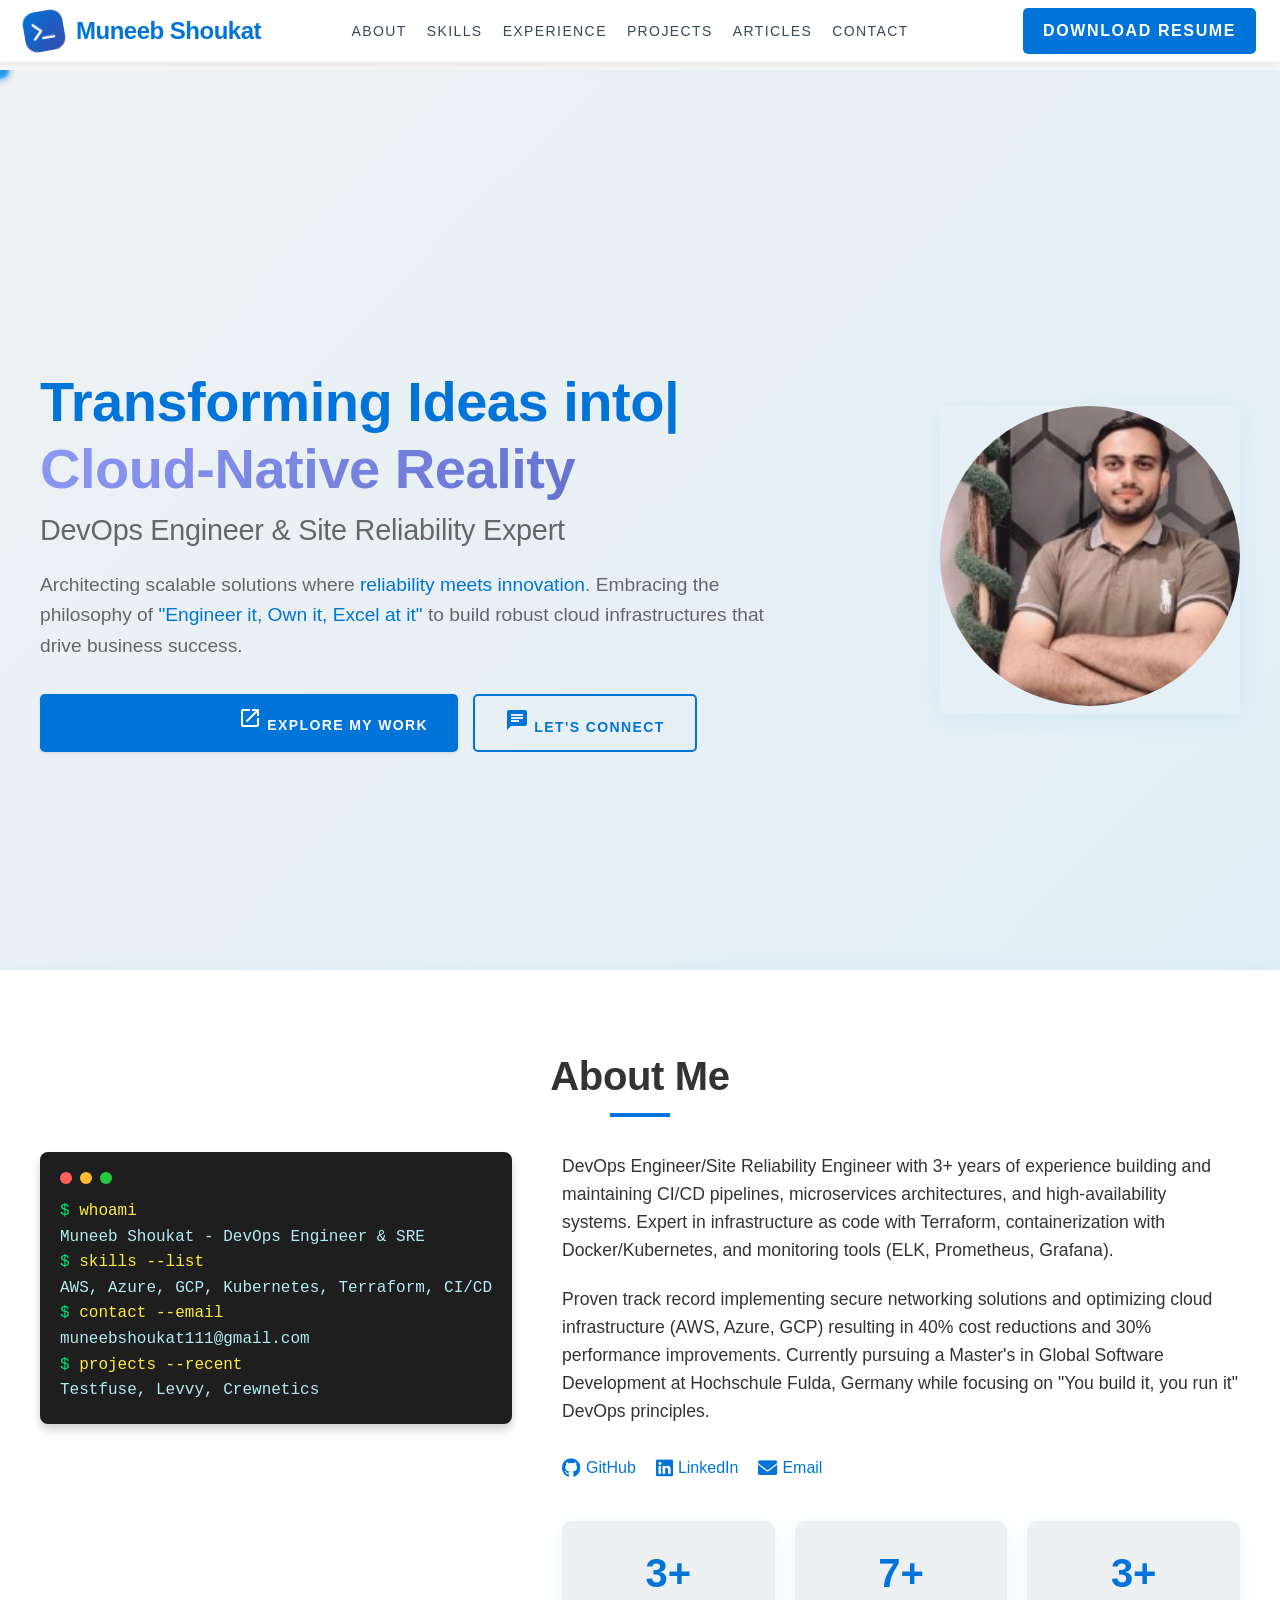
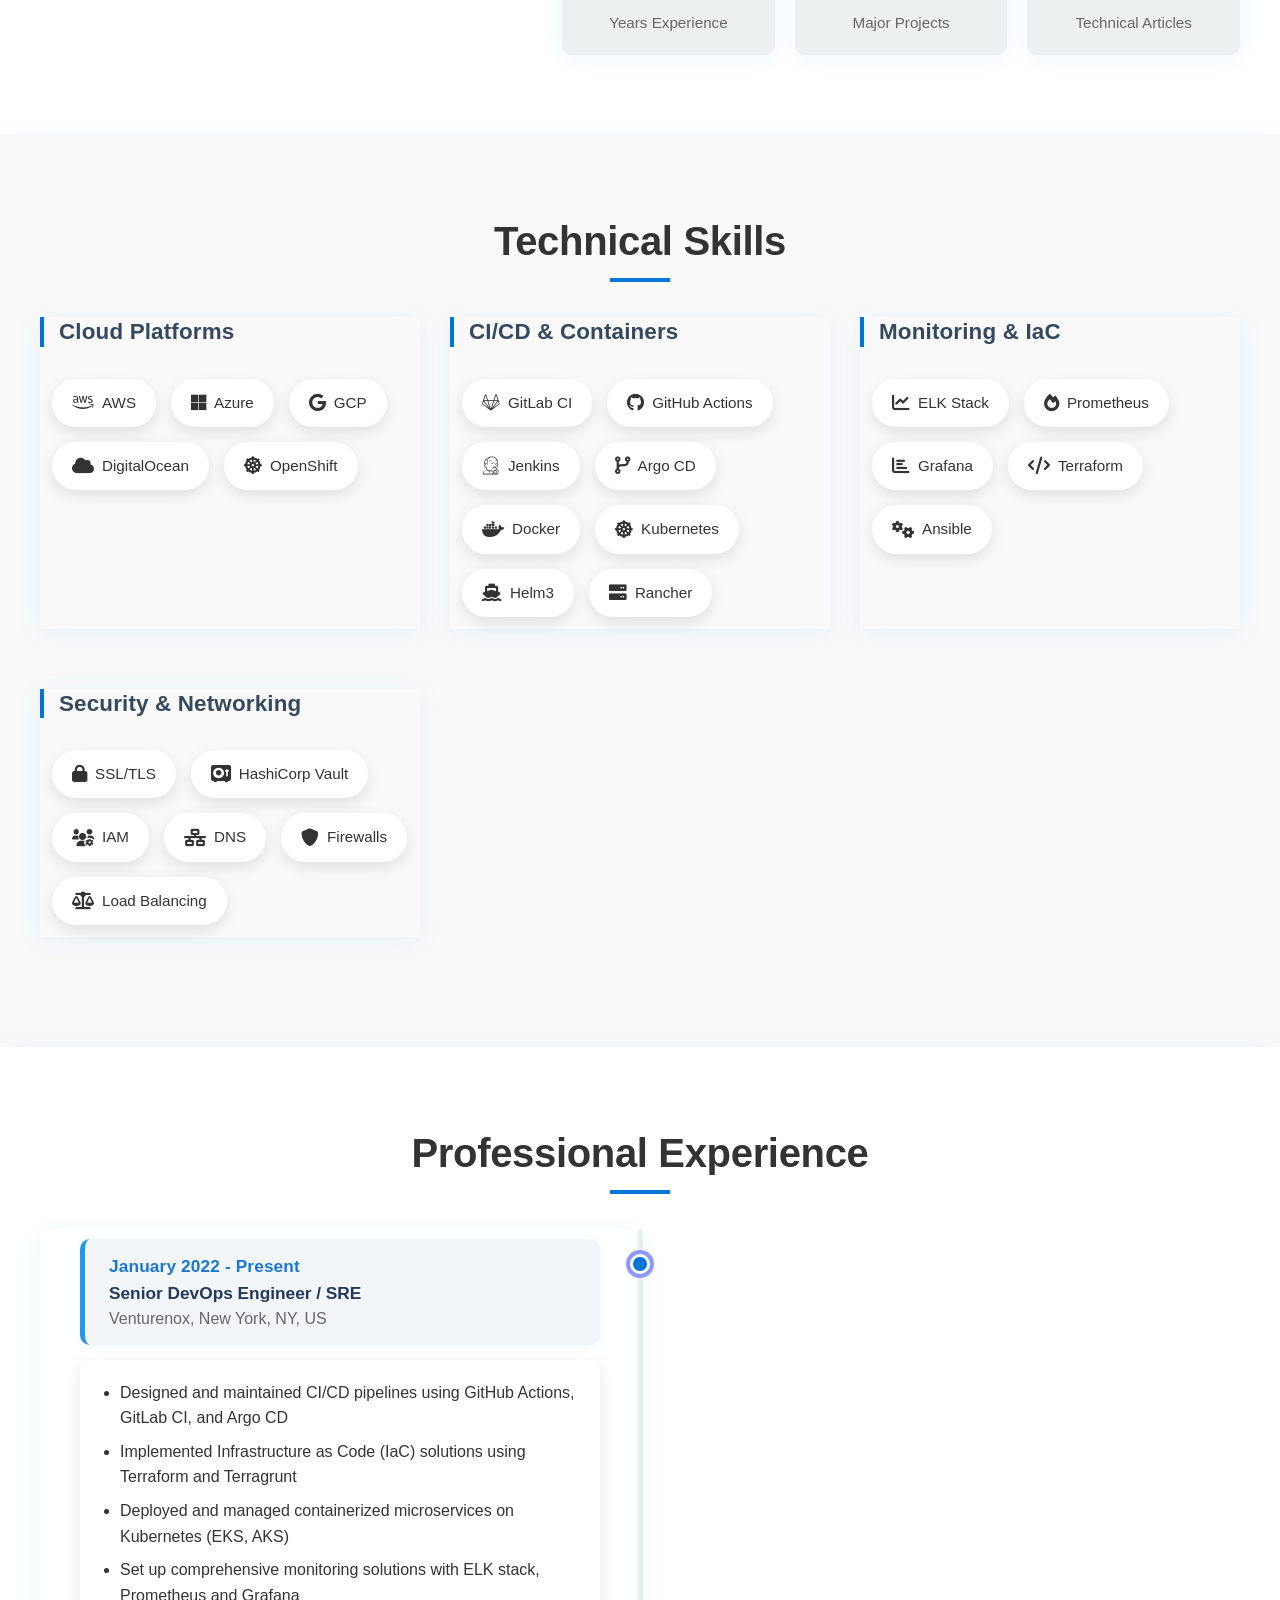
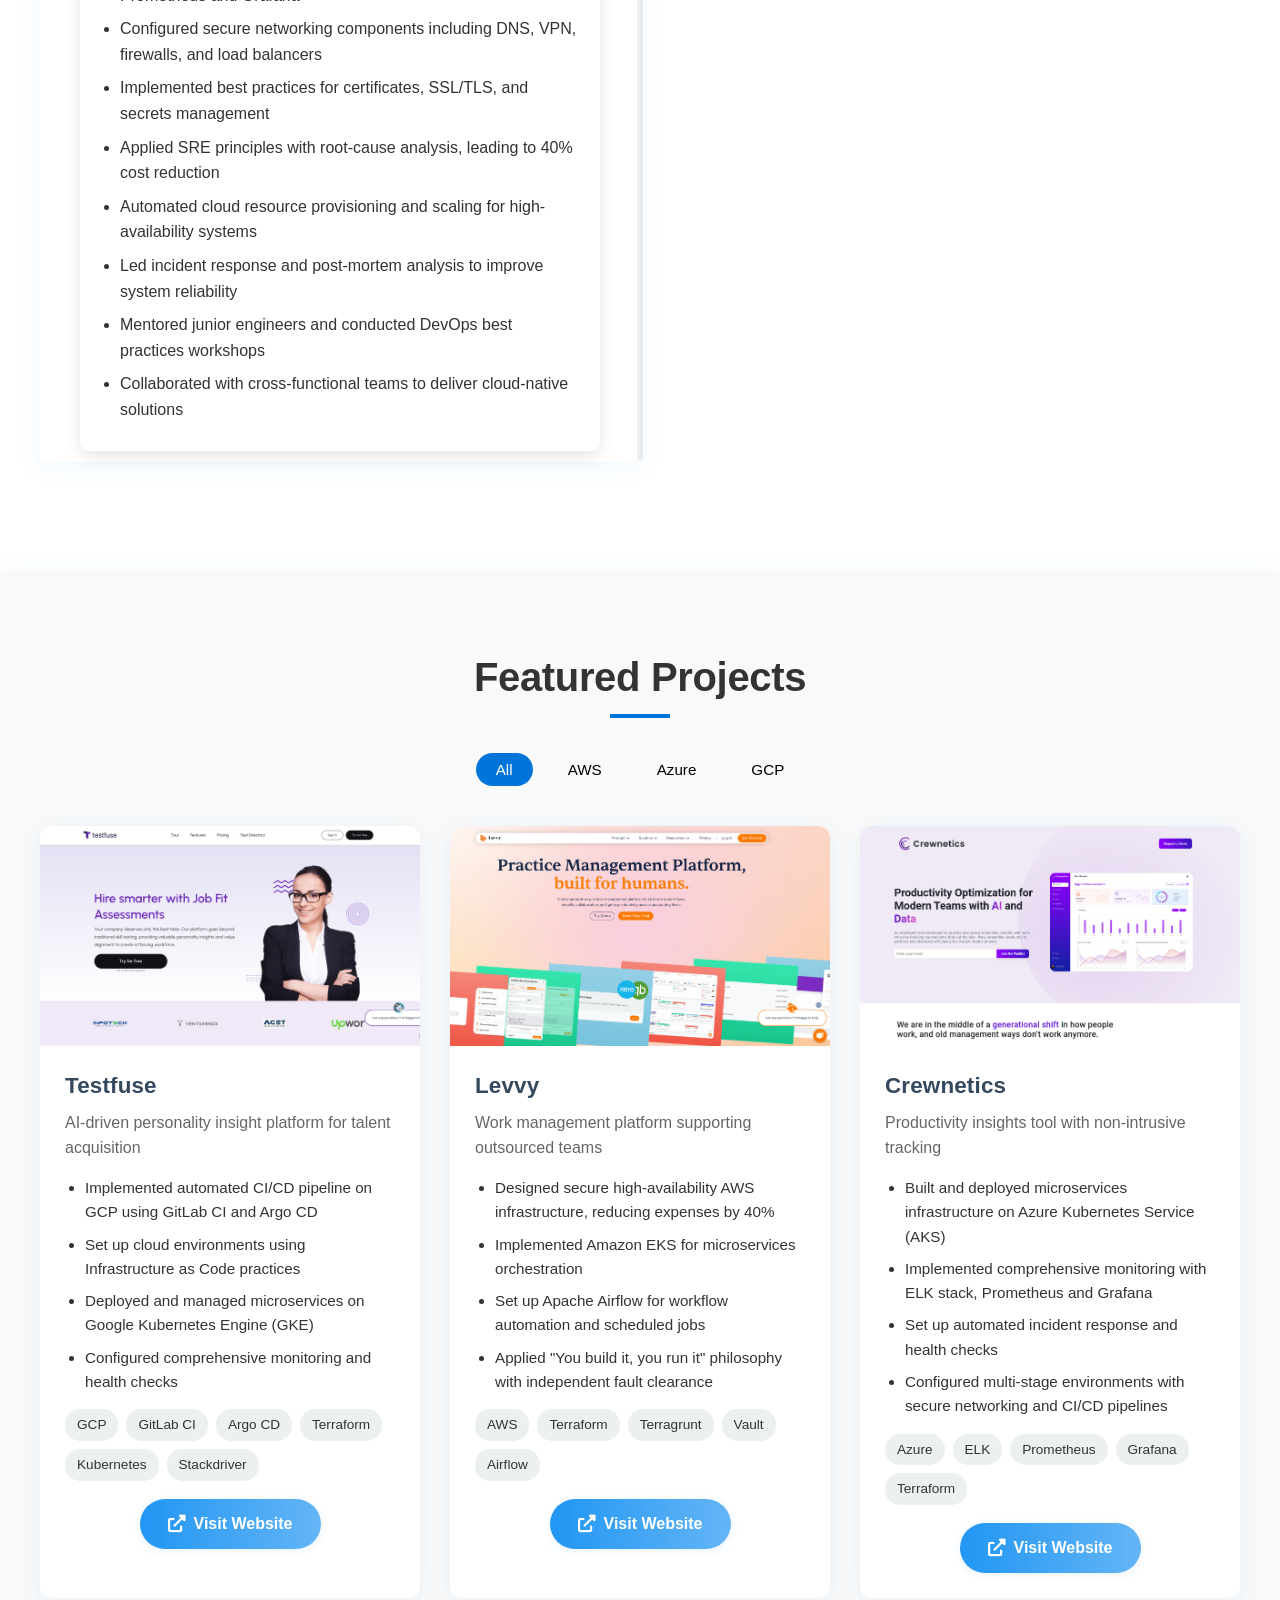
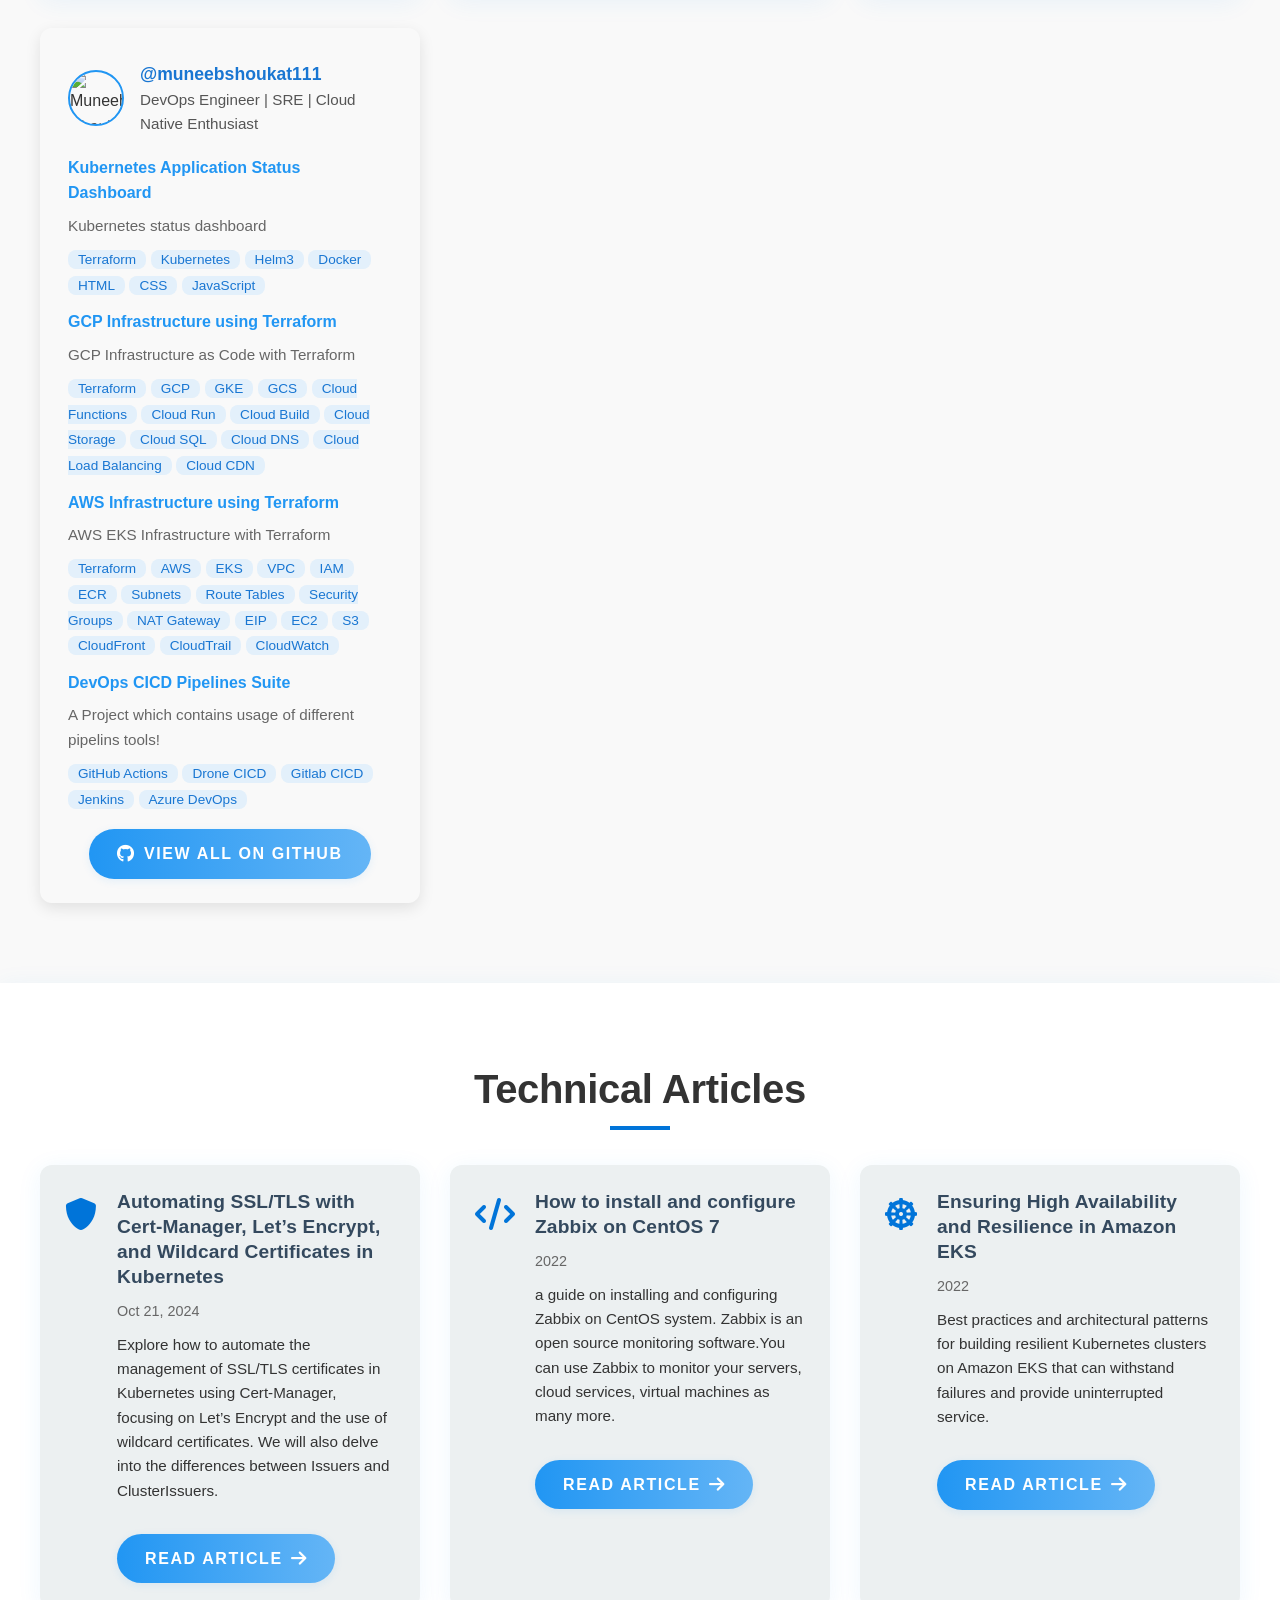
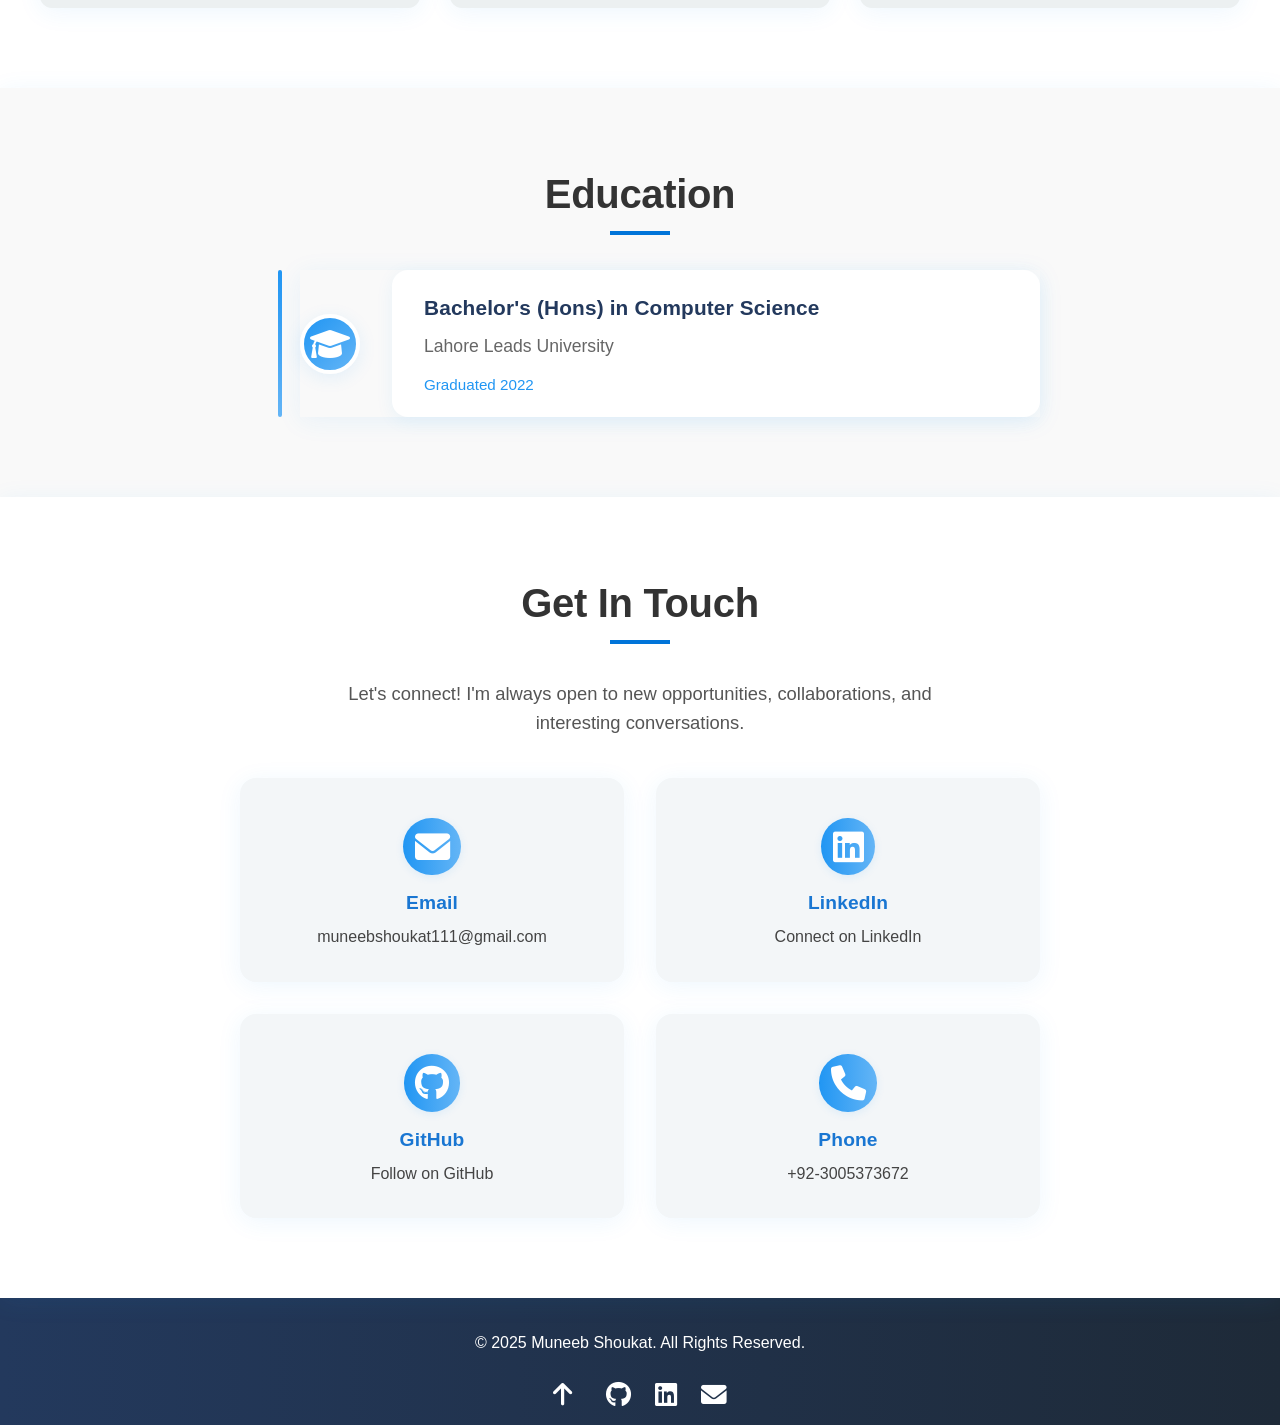
==== index.html @ 88e1699d "Add files via upload" ====
<!DOCTYPE html>
<html lang="en">
  <head>
    <meta charset="UTF-8" />
    <meta name="viewport" content="width=device-width, initial-scale=1.0" />
    <title>Muneeb Shoukat - DevOps Engineer & SRE</title>
    <link rel="stylesheet" href="styles.css" />
    <link rel="icon" href="images/profile.jpeg" type="image/png" />

    <!-- Material Icons -->
    <link
      href="https://fonts.googleapis.com/icon?family=Material+Icons"
      rel="stylesheet"
    />
    <!-- Roboto Font -->
    <link
      href="https://fonts.googleapis.com/css2?family=Roboto:wght@300;400;500;700&display=swap"
      rel="stylesheet"
    />
    <!-- Font Awesome for icons -->
    <link
      rel="stylesheet"
      href="https://cdnjs.cloudflare.com/ajax/libs/font-awesome/6.0.0/css/all.min.css"
    />

    <link
      href="https://fonts.googleapis.com/css2?family=Poppins:wght@400;600;700&family=Roboto:wght@300;400;500;700&display=swap"
      rel="stylesheet"
    />
    <!-- Chart.js for gauge chart -->
    <script src="https://cdn.jsdelivr.net/npm/chart.js"></script>
  </head>
  <body>
    <!-- Navigation -->
    <nav class="navbar">
      <div class="container">
        <a href="#" class="logo">
          <div class="logo-icon">
            <i class="fas fa-terminal"></i>
          </div>
          <div class="logo-text">
            <span>Muneeb Shoukat</span>
          </div>
        </a>
        <ul class="nav-links">
          <li><a href="#about" class="nav-link">About</a></li>
          <li><a href="#skills" class="nav-link">Skills</a></li>
          <li><a href="#experience" class="nav-link">Experience</a></li>
          <li><a href="#projects" class="nav-link">Projects</a></li>
          <li><a href="#tech-articles" class="nav-link">Articles</a></li>
          <li><a href="#contact" class="nav-link">Contact</a></li>
        </ul>
        <a
          href="MuneebulRehman.pdf"
          class="btn btn-primary navbar-resume-btn"
          download
          >Download Resume</a
        >
        <button class="burger" aria-label="Toggle navigation">
          <div class="line1"></div>
          <div class="line2"></div>
          <div class="line3"></div>
        </button>
      </div>
    </nav>

    <!-- Hero Section -->
    <section id="hero" class="hero">
      <canvas id="hero-particles"></canvas>
      <div class="container">
        <div class="hero-content animate-on-scroll">
          <h1>
            <span class="typing-text" style="color: var(--primary-color)"></span
            ><br /><span class="gradient-text">Cloud-Native Reality</span>
          </h1>
          <h2>DevOps Engineer & Site Reliability Expert</h2>
          <p class="hero-tagline">
            Architecting scalable solutions where
            <strong>reliability meets innovation</strong>. Embracing the
            philosophy of <strong>"Engineer it, Own it, Excel at it"</strong> to
            build robust cloud infrastructures that drive business success.
          </p>
          <div class="cta-buttons">
            <a href="#projects" class="btn btn-primary">
              <span class="material-icons">rocket_launch</span>
              <span>Explore My Work</span>
            </a>
            <a href="#contact" class="btn btn-secondary">
              <span class="material-icons">chat</span>
              <span>Let's Connect</span>
            </a>
          </div>
        </div>
        <div class="hero-image animate-on-scroll" style="position: relative">
          <img
            src="images/profile.jpeg"
            alt="Muneeb Shoukat"
            class="profile-image"
            style="position: relative; z-index: 1"
          />
          <div class="profile-placeholder">
            <i class="fas fa-user-circle"></i>
          </div>
        </div>
      </div>
      <div class="hero-background"></div>
    </section>

    <!-- About Section -->
    <section id="about" class="about section animate-on-scroll">
      <div class="container">
        <h2 class="section-title">About Me</h2>
        <div class="about-content">
          <div class="terminal">
            <div class="terminal-header">
              <div class="terminal-btn red"></div>
              <div class="terminal-btn yellow"></div>
              <div class="terminal-btn green"></div>
            </div>
            <div class="terminal-content"></div>
          </div>
          <div class="about-text">
            <p>
              DevOps Engineer/Site Reliability Engineer with 3+ years of
              experience building and maintaining CI/CD pipelines, microservices
              architectures, and high-availability systems. Expert in
              infrastructure as code with Terraform, containerization with
              Docker/Kubernetes, and monitoring tools (ELK, Prometheus,
              Grafana).
            </p>
            <p>
              Proven track record implementing secure networking solutions and
              optimizing cloud infrastructure (AWS, Azure, GCP) resulting in 40%
              cost reductions and 30% performance improvements. Currently
              pursuing a Master's in Global Software Development at Hochschule
              Fulda, Germany while focusing on "You build it, you run it" DevOps
              principles.
            </p>
            <div class="social-links">
              <a
                href="https://github.com/muneebshoukat111/muneebshoukat111"
                target="_blank"
                ><i class="fab fa-github"></i> GitHub</a
              >
              <a
                href="https://www.linkedin.com/in/muneeb-shoukat-024a90171/cc"
                target="_blank"
                ><i class="fab fa-linkedin"></i> LinkedIn</a
              >
              <a href="mailto:muneebshoukat111@gmail.comc"
                ><i class="fas fa-envelope"></i> Email</a
              >
            </div>
            <div class="about-stats animate-stagger">
              <div class="stat-item">
                <span class="stat-number">3+</span>
                <span class="stat-text">Years Experience</span>
              </div>
              <div class="stat-item">
                <span class="stat-number">7+</span>
                <span class="stat-text">Major Projects</span>
              </div>
              <div class="stat-item">
                <span class="stat-number">3+</span>
                <span class="stat-text">Technical Articles</span>
              </div>
            </div>
          </div>
        </div>
      </div>
    </section>

    <!-- Skills Section -->
    <section id="skills" class="skills section animate-on-scroll">
      <div class="container">
        <h2 class="section-title">Technical Skills</h2>
        <div class="skills-content animate-stagger">
          <div class="skill-category">
            <h3>Cloud Platforms</h3>
            <div class="skill-items">
              <div class="skill-item"><i class="fab fa-aws"></i> AWS</div>
              <div class="skill-item">
                <i class="fab fa-microsoft"></i> Azure
              </div>
              <div class="skill-item"><i class="fab fa-google"></i> GCP</div>
              <div class="skill-item">
                <i class="fas fa-cloud"></i> DigitalOcean
              </div>
              <div class="skill-item">
                <i class="fas fa-dharmachakra"></i> OpenShift
              </div>
            </div>
          </div>
          <div class="skill-category">
            <h3>CI/CD & Containers</h3>
            <div class="skill-items">
              <div class="skill-item">
                <i class="fab fa-gitlab"></i> GitLab CI
              </div>
              <div class="skill-item">
                <i class="fab fa-github"></i> GitHub Actions
              </div>
              <div class="skill-item">
                <i class="fab fa-jenkins"></i> Jenkins
              </div>
              <div class="skill-item">
                <i class="fas fa-code-branch"></i> Argo CD
              </div>
              <div class="skill-item"><i class="fab fa-docker"></i> Docker</div>
              <div class="skill-item">
                <i class="fas fa-dharmachakra"></i> Kubernetes
              </div>
              <div class="skill-item"><i class="fas fa-ship"></i> Helm3</div>
              <div class="skill-item">
                <i class="fas fa-server"></i> Rancher
              </div>
            </div>
          </div>
          <div class="skill-category">
            <h3>Monitoring & IaC</h3>
            <div class="skill-items">
              <div class="skill-item">
                <i class="fas fa-chart-line"></i> ELK Stack
              </div>
              <div class="skill-item">
                <i class="fas fa-fire"></i> Prometheus
              </div>
              <div class="skill-item">
                <i class="fas fa-chart-bar"></i> Grafana
              </div>
              <div class="skill-item">
                <i class="fas fa-code"></i> Terraform
              </div>
              <div class="skill-item"><i class="fas fa-cogs"></i> Ansible</div>
            </div>
          </div>
          <div class="skill-category">
            <h3>Security & Networking</h3>
            <div class="skill-items">
              <div class="skill-item"><i class="fas fa-lock"></i> SSL/TLS</div>
              <div class="skill-item">
                <i class="fas fa-vault"></i> HashiCorp Vault
              </div>
              <div class="skill-item"><i class="fas fa-users-cog"></i> IAM</div>
              <div class="skill-item">
                <i class="fas fa-network-wired"></i> DNS
              </div>
              <div class="skill-item">
                <i class="fas fa-shield-alt"></i> Firewalls
              </div>
              <div class="skill-item">
                <i class="fas fa-balance-scale"></i> Load Balancing
              </div>
            </div>
          </div>
        </div>
      </div>
    </section>

    <!-- Experience Section -->
    <section id="experience" class="experience section animate-on-scroll">
      <div class="container">
        <h2 class="section-title">Professional Experience</h2>
        <div class="timeline animate-stagger">
          <div class="timeline-item">
            <div class="timeline-dot"></div>
            <div class="timeline-date">
              <h3>January 2022 - Present</h3>
              <h4>Senior DevOps Engineer / SRE</h4>
              <h5>Venturenox, New York, NY, US</h5>
            </div>
            <div class="timeline-content">
              <ul>
                <li>
                  Designed and maintained CI/CD pipelines using GitHub Actions,
                  GitLab CI, and Argo CD
                </li>
                <li>
                  Implemented Infrastructure as Code (IaC) solutions using
                  Terraform and Terragrunt
                </li>
                <li>
                  Deployed and managed containerized microservices on Kubernetes
                  (EKS, AKS)
                </li>
                <li>
                  Set up comprehensive monitoring solutions with ELK stack,
                  Prometheus and Grafana
                </li>
                <li>
                  Configured secure networking components including DNS, VPN,
                  firewalls, and load balancers
                </li>
                <li>
                  Implemented best practices for certificates, SSL/TLS, and
                  secrets management
                </li>
                <li>
                  Applied SRE principles with root-cause analysis, leading to
                  40% cost reduction
                </li>
                <li>
                  Automated cloud resource provisioning and scaling for
                  high-availability systems
                </li>
                <li>
                  Led incident response and post-mortem analysis to improve
                  system reliability
                </li>
                <li>
                  Mentored junior engineers and conducted DevOps best practices
                  workshops
                </li>
                <li>
                  Collaborated with cross-functional teams to deliver
                  cloud-native solutions
                </li>
              </ul>
            </div>
          </div>
        </div>
      </div>
    </section>

    <!-- Projects Section -->
    <section id="projects" class="projects section animate-on-scroll">
      <div class="container">
        <h2 class="section-title">Featured Projects</h2>
        <div class="projects-filters">
          <button class="filter-btn active" data-filter="all">All</button>
          <button class="filter-btn" data-filter="aws">AWS</button>
          <button class="filter-btn" data-filter="azure">Azure</button>
          <button class="filter-btn" data-filter="gcp">GCP</button>
        </div>
        <div class="projects-grid animate-stagger">
          <!-- Testfuse Project -->
          <div class="project-card" data-category="gcp">
            <div class="project-img">
              <img src="images/testfuse.png" alt="Testfuse" />
            </div>
            <div class="project-info">
              <h3>Testfuse</h3>
              <p>
                AI-driven personality insight platform for talent acquisition
              </p>
              <div class="project-details">
                <ul>
                  <li>
                    Implemented automated CI/CD pipeline on GCP using GitLab CI
                    and Argo CD
                  </li>
                  <li>
                    Set up cloud environments using Infrastructure as Code
                    practices
                  </li>
                  <li>
                    Deployed and managed microservices on Google Kubernetes
                    Engine (GKE)
                  </li>
                  <li>Configured comprehensive monitoring and health checks</li>
                </ul>
              </div>
              <div class="project-tags">
                <span>GCP</span>
                <span>GitLab CI</span>
                <span>Argo CD</span>
                <!-- <span>GKE</span> -->
                <span>Terraform</span>
                <span>Kubernetes</span>
                <span>Stackdriver</span>
              </div>
              <div class="project-links">
                <a href="https://testfuse.com" target="_blank"
                  ><i class="fas fa-external-link-alt"></i> Visit Website</a
                >
              </div>
            </div>
          </div>

          <!-- Levvy Project -->
          <div class="project-card" data-category="aws">
            <div class="project-img">
              <img src="images/levvy.png" alt="Levvy" />
            </div>
            <div class="project-info">
              <h3>Levvy</h3>
              <p>Work management platform supporting outsourced teams</p>
              <div class="project-details">
                <ul>
                  <li>
                    Designed secure high-availability AWS infrastructure,
                    reducing expenses by 40%
                  </li>
                  <li>
                    Implemented Amazon EKS for microservices orchestration
                  </li>
                  <li>
                    Set up Apache Airflow for workflow automation and scheduled
                    jobs
                  </li>
                  <li>
                    Applied "You build it, you run it" philosophy with
                    independent fault clearance
                  </li>
                </ul>
              </div>
              <div class="project-tags">
                <span>AWS</span>
                <!-- <span>EKS</span> -->
                <span>Terraform</span>
                <span>Terragrunt</span>
                <span>Vault</span>
                <span>Airflow</span>
              </div>
              <div class="project-links">
                <a href="https://levvy.com" target="_blank"
                  ><i class="fas fa-external-link-alt"></i> Visit Website</a
                >
              </div>
            </div>
          </div>

          <!-- Crewnetics Project -->
          <div class="project-card" data-category="azure">
            <div class="project-img">
              <img src="images/crewnetics.png" alt="Crewnetics" />
            </div>
            <div class="project-info">
              <h3>Crewnetics</h3>
              <p>Productivity insights tool with non-intrusive tracking</p>
              <div class="project-details">
                <ul>
                  <li>
                    Built and deployed microservices infrastructure on Azure
                    Kubernetes Service (AKS)
                  </li>
                  <li>
                    Implemented comprehensive monitoring with ELK stack,
                    Prometheus and Grafana
                  </li>
                  <li>Set up automated incident response and health checks</li>
                  <li>
                    Configured multi-stage environments with secure networking
                    and CI/CD pipelines
                  </li>
                </ul>
              </div>
              <div class="project-tags">
                <span>Azure</span>
                <!-- <span>AKS</span> -->
                <span>ELK</span>
                <span>Prometheus</span>
                <span>Grafana</span>
                <span>Terraform</span>
              </div>
              <div class="project-links">
                <a href="https://crewnetics.com" target="_blank"
                  ><i class="fas fa-external-link-alt"></i> Visit Website</a
                >
              </div>
            </div>
          </div>

          <!-- GitHub Project Section -->
          <div class="project-card github-projects" data-category="all">
            <div class="github-profile-header">
              <img
                src="https://github.com/muneebshoukat111.png"
                alt="Muneeb Shoukat GitHub Avatar"
                class="github-avatar"
              />

              <div>
                <a
                  href="https://github.com/muneebshoukat111/muneebshoukat111"
                  target="_blank"
                  class="github-username"
                  >@muneebshoukat111</a
                >
                <div class="github-bio">
                  DevOps Engineer | SRE | Cloud Native Enthusiast
                </div>
              </div>
            </div>
            <div class="github-repos-list">
              <div class="github-repo">
                <a
                  href="https://github.com/muneebshoukat111/muneebshoukat111/kube-status-dashboard"
                  target="_blank"
                  class="repo-name"
                  >Kubernetes Application Status Dashboard</a
                >
                <span class="repo-desc">Kubernetes status dashboard</span>
                <div class="repo-tags">
                  <span class="repo-lang">Terraform</span>
                  <span class="repo-lang">Kubernetes</span>
                  <span class="repo-lang">Helm3</span>
                  <span class="repo-lang">Docker</span>
                  <span class="repo-lang">HTML</span>
                  <span class="repo-lang">CSS</span>
                  <span class="repo-lang">JavaScript</span>
                </div>
              </div>
              <div class="github-repo">
                <a
                  href="https://github.com/muneebshoukat111/muneebshoukat111/terraform_gcp"
                  target="_blank"
                  class="repo-name"
                  >GCP Infrastructure using Terraform</a
                >
                <span class="repo-desc"
                  >GCP Infrastructure as Code with Terraform</span
                >
                <div class="repo-tags">
                  <span class="repo-lang">Terraform</span>
                  <span class="repo-lang">GCP</span>
                  <span class="repo-lang">GKE</span>
                  <span class="repo-lang">GCS</span>
                  <span class="repo-lang">Cloud Functions</span>
                  <span class="repo-lang">Cloud Run</span>
                  <span class="repo-lang">Cloud Build</span>
                  <span class="repo-lang">Cloud Storage</span>
                  <span class="repo-lang">Cloud SQL</span>
                  <span class="repo-lang">Cloud DNS</span>
                  <span class="repo-lang">Cloud Load Balancing</span>
                  <span class="repo-lang">Cloud CDN</span>
                </div>
              </div>
              <div class="github-repo">
                <a
                  href="https://github.com/muneebshoukat111/muneebshoukat111/terraform_aws"
                  target="_blank"
                  class="repo-name"
                  >AWS Infrastructure using Terraform</a
                >
                <span class="repo-desc"
                  >AWS EKS Infrastructure with Terraform</span
                >
                <div class="repo-tags">
                  <span class="repo-lang">Terraform</span>
                  <span class="repo-lang">AWS</span>
                  <span class="repo-lang">EKS</span>
                  <span class="repo-lang">VPC</span>
                  <span class="repo-lang">IAM</span>
                  <span class="repo-lang">ECR</span>
                  <span class="repo-lang">Subnets</span>
                  <span class="repo-lang">Route Tables</span>
                  <span class="repo-lang">Security Groups</span>
                  <span class="repo-lang">NAT Gateway</span>
                  <span class="repo-lang">EIP</span>
                  <span class="repo-lang">EC2</span>
                  <span class="repo-lang">S3</span>
                  <span class="repo-lang">CloudFront</span>
                  <span class="repo-lang">CloudTrail</span>
                  <span class="repo-lang">CloudWatch</span>
                </div>
              </div>
              <div class="github-repo">
                <a
                  href="https://github.com/muneebshoukat111/muneebshoukat111/devops-cicd-pipelines-suite"
                  target="_blank"
                  class="repo-name"
                  >DevOps CICD Pipelines Suite</a
                >
                <span class="repo-desc"
                  >A Project which contains usage of different pipelins
                  tools!</span
                >
                <div class="repo-tags">
                  <span class="repo-lang">GitHub Actions</span>
                  <span class="repo-lang">Drone CICD</span>
                  <span class="repo-lang">Gitlab CICD</span>
                  <span class="repo-lang">Jenkins</span>
                  <span class="repo-lang">Azure DevOps</span>
                </div>
              </div>
            </div>
            <div class="project-links">
              <a
                href="https://github.com/muneebshoukat111/muneebshoukat111?tab=repositories"
                target="_blank"
                class="btn btn-primary"
              >
                <i class="fab fa-github"></i> View All on GitHub
              </a>
            </div>
          </div>
        </div>
      </div>
    </section>

    <!-- Technical Articles Section -->
    <section id="tech-articles" class="tech-articles section animate-on-scroll">
      <div class="container">
        <h2 class="section-title">Technical Articles</h2>
        <div class="articles-grid animate-stagger">
          <div class="article-card">
            <div class="article-icon">
              <i class="fas fa-shield-alt"></i>
            </div>
            <div class="article-content">
              <h3>
                Automating SSL/TLS with Cert-Manager, Let’s Encrypt, and
                Wildcard Certificates in Kubernetes
              </h3>
              <p class="article-date">Oct 21, 2024</p>
              <p class="article-desc">
                Explore how to automate the management of SSL/TLS certificates
                in Kubernetes using Cert-Manager, focusing on Let’s Encrypt and
                the use of wildcard certificates. We will also delve into the
                differences between Issuers and ClusterIssuers.
              </p>
              <a
                href="https://medium.com/@muneebshoukat111/automating-ssl-tls-with-cert-manager-lets-encrypt-and-wildcard-certificates-in-kubernetes-be958a5a4526"
                class="btn btn-primary mt-4 article-btn"
                target="_blank"
                >Read Article <i class="fas fa-arrow-right"></i
              ></a>
            </div>
          </div>

          <div class="article-card">
            <div class="article-icon">
              <i class="fas fa-code"></i>
            </div>
            <div class="article-content">
              <h3>How to install and configure Zabbix on CentOS 7</h3>
              <p class="article-date">2022</p>
              <p class="article-desc">
                a guide on installing and configuring Zabbix on CentOS system.
                Zabbix is an open source monitoring software.You can use Zabbix
                to monitor your servers, cloud services, virtual machines as
                many more.
              </p>
              <a
                href="https://logicdevops.blogspot.com/"
                class="btn btn-primary mt-4 article-btn"
                target="_blank"
                >Read Article <i class="fas fa-arrow-right"></i
              ></a>
            </div>
          </div>

          <div class="article-card">
            <div class="article-icon">
              <i class="fas fa-dharmachakra"></i>
            </div>
            <div class="article-content">
              <h3>Ensuring High Availability and Resilience in Amazon EKS</h3>
              <p class="article-date">2022</p>
              <p class="article-desc">
                Best practices and architectural patterns for building resilient
                Kubernetes clusters on Amazon EKS that can withstand failures
                and provide uninterrupted service.
              </p>
              <a
                href="https://venturenox.com/blog/amazon-eks-2-high-availability-and-resilience/"
                class="btn btn-primary mt-4 article-btn"
                target="_blank"
                >Read Article <i class="fas fa-arrow-right"></i
              ></a>
            </div>
          </div>
        </div>
      </div>
    </section>

    <!-- Education Section -->
    <section id="education" class="education section animate-on-scroll">
      <div class="container">
        <h2 class="section-title">Education</h2>
        <div class="education-timeline animate-stagger">
          <div class="education-item">
            <div class="education-icon">
              <i class="fas fa-graduation-cap"></i>
            </div>
            <div class="education-content">
              <h3>Bachelor's (Hons) in Computer Science</h3>
              <p class="edu-institution">Lahore Leads University</p>
              <p class="edu-date">Graduated 2022</p>
            </div>
          </div>
        </div>
      </div>
    </section>

    <!-- Contact Section -->
    <section id="contact" class="contact section animate-on-scroll">
      <div class="container">
        <h2 class="section-title">Get In Touch</h2>
        <p
          class="contact-intro text-center mb-8"
          style="
            font-size: 1.15rem;
            color: #555;
            max-width: 600px;
            margin: 0 auto 2.5rem auto;
          "
        >
          Let's connect! I'm always open to new opportunities, collaborations,
          and interesting conversations.
        </p>
        <div class="contact-content">
          <div class="contact-info animate-stagger">
            <a
              href="mailto:muneebshoukat111@gmail.com"
              class="contact-item contact-card"
              target="_blank"
            >
              <i class="fas fa-envelope"></i>
              <h3>Email</h3>
              <p>muneebshoukat111@gmail.com</p>
            </a>
            <a
              href="https://www.linkedin.com/in/muneeb-shoukat-024a90171/"
              class="contact-item contact-card"
              target="_blank"
            >
              <i class="fab fa-linkedin"></i>
              <h3>LinkedIn</h3>
              <p>Connect on LinkedIn</p>
            </a>
            <a
              href="https://github.com/muneebshoukat111/muneebshoukat111"
              class="contact-item contact-card"
              target="_blank"
            >
              <i class="fab fa-github"></i>
              <h3>GitHub</h3>
              <p>Follow on GitHub</p>
            </a>
            <a
              href="tel:+4915141466701"
              class="contact-item contact-card"
              target="_blank"
            >
              <i class="fas fa-phone"></i>
              <h3>Phone</h3>
              <p>+92-3005373672</p>
            </a>
          </div>
        </div>
      </div>
    </section>

    <!-- Footer -->
    <footer class="footer enhanced-footer">
      <div class="container">
        <div class="footer-content">
          <div class="footer-main">
            <p>&copy; 2025 Muneeb Shoukat. All Rights Reserved.</p>
          </div>
          <div class="footer-social">
            <a href="#" class="back-to-top" title="Back to Top"
              ><i class="fas fa-arrow-up"></i
            ></a>
            <a
              href="https://github.com/muneebshoukat111/muneebshoukat111"
              target="_blank"
              ><i class="fab fa-github"></i
            ></a>
            <a
              href="https://www.linkedin.com/in/muneeb-shoukat-024a90171/"
              target="_blank"
              ><i class="fab fa-linkedin"></i
            ></a>
            <a href="mailto:muneebshoukat111@gmail.com"
              ><i class="fas fa-envelope"></i
            ></a>
          </div>
        </div>
      </div>
    </footer>

    <!-- JavaScript -->
    <script src="script.js"></script>
  </body>
</html>
---- styles.css ----
/* Material Design Variables */

:root {
  --primary-color: #5c6bc0; /* Elegant lavender-indigo for a modern, clean vibe */
  --primary-light: #8e99f3; /* Softer violet-tinted blue for hover/focus states */
  --primary-dark: #3949ab; /* Deep, sophisticated indigo for active elements */

  --secondary-color: #546e7a; /* Cooler slate grey for understated professionalism */
  --accent-color: #00acc1; /* Refined teal-blue, vibrant but not overly saturated */

  --text-primary: rgba(
    18,
    18,
    18,
    0.9
  ); /* Near-black for clean, readable content */
  --text-secondary: rgba(
    18,
    18,
    18,
    0.65
  ); /* Muted dark grey for secondary info */

  --background-default: #f5f7fa; /* Subtle off-white with blue tint for comfort */
  --background-paper: #ffffff; /* Bright white for elevated components */

  --error-color: #e53935; /* Bold crimson red */
  --warning-color: #ffb300; /* Warm golden amber */
  --success-color: #43a047; /* Lush emerald green */

  --border-radius: 10px; /* A touch more curvature for modern appeal */
  --spacing-unit: 8px;
  --transition-default: all 0.25s ease-in-out;

  --elevation-1: 0 1px 3px rgba(0, 0, 0, 0.12);
  --elevation-2: 0 4px 6px rgba(0, 0, 0, 0.15);
  --elevation-4: 0 6px 10px rgba(0, 0, 0, 0.18);

  --gradient-aws: linear-gradient(135deg, #ff9900, #232f3e);
  --gradient-azure: linear-gradient(135deg, #0078d4, #00bcf2);
  --gradient-gcp: linear-gradient(135deg, #4285f4, #0f9d58);

  --gradient-primary: linear-gradient(
    135deg,
    var(--primary-light),
    var(--primary-dark)
  );

  --dark-bg: #121212; /* Deep black-grey for reduced eye strain */
  --dark-paper: #1e1e1e; /* Slightly raised tone for cards and overlays */

  --dark-text-primary: rgba(
    255,
    255,
    255,
    0.96
  ); /* Crisp, high-contrast white */
  --dark-text-secondary: rgba(
    255,
    255,
    255,
    0.7
  ); /* Muted white for secondary text */

  --dark-primary-color: #b2bfff; /* Soft periwinkle blue for visibility in dark mode */
  --dark-accent-color: #4dd0e1; /* Cool aqua for highlight elements */

  --dark-border-color: #333;
}

/* Add dark mode */
@media (prefers-color-scheme: dark) {
  :root {
    --background-default: var(--dark-bg);
    --background-paper: var(--dark-paper);
    --text-primary: var(--dark-text-primary);
    --text-secondary: var(--dark-text-secondary);
  }
}

/* Reset and Base Styles */
* {
  margin: 0;
  padding: 0;
  box-sizing: border-box;
}

html {
  scroll-behavior: smooth;
  font-size: 16px;
}

body {
  font-family: "Roboto", "Segoe UI", sans-serif;
  line-height: 1.5;
  color: var(--text-primary);
  background-color: var(--background-default);
  -webkit-font-smoothing: antialiased;
  -moz-osx-font-smoothing: grayscale;
}

/* Material Design Typography */
h1 {
  font-size: 3.75rem;
  font-weight: 300;
  letter-spacing: -0.00833em;
  line-height: 1.2;
}

h2 {
  font-size: 3rem;
  font-weight: 300;
  letter-spacing: -0.00833em;
  line-height: 1.2;
}

h3 {
  font-size: 2.125rem;
  font-weight: 400;
  letter-spacing: 0.00735em;
  line-height: 1.2;
}

/* Enhanced Navbar */
.navbar {
  position: fixed;
  top: 0;
  left: 0;
  width: 100%;
  background-color: var(--background-default);
  box-shadow: var(--elevation-4);
  z-index: 1100;
  padding: calc(var(--spacing-unit) * 2) 0;
  transition: var(--transition-default);
}

.navbar .container {
  display: flex;
  justify-content: space-between;
  align-items: center;
  padding: 0 calc(var(--spacing-unit) * 3);
  max-width: 1280px;
  margin: 0 auto;
}

.logo {
  display: flex;
  align-items: center;
  gap: 12px;
  text-decoration: none;
  transition: var(--transition-default);
}

.logo-icon {
  width: 40px;
  height: 40px;
  background: linear-gradient(
    135deg,
    var(--primary-color),
    var(--primary-dark)
  );
  border-radius: 12px;
  display: flex;
  align-items: center;
  justify-content: center;
  color: white;
  font-size: 1.2rem;
  transform: rotate(-10deg);
  transition: transform 0.3s ease;
}

.logo:hover .logo-icon {
  transform: rotate(0deg);
}

.logo-text {
  font-size: 1.5rem;
  font-weight: 600;
  color: var(--text-primary);
  letter-spacing: -0.5px;
}

.logo-text span {
  color: var(--primary-color);
  font-weight: 700;
}

.nav-links {
  display: flex;
  gap: calc(var(--spacing-unit) * 4);
  align-items: center;
}

.nav-links li a {
  color: var(--text-secondary);
  font-weight: 500;
  font-size: 0.875rem;
  text-transform: uppercase;
  letter-spacing: 0.1em;
  padding: calc(var(--spacing-unit)) 0;
  position: relative;
  transition: var(--transition-default);
}

.nav-links li a::after {
  content: "";
  position: absolute;
  bottom: 0;
  left: 0;
  width: 100%;
  height: 2px;
  background-color: var(--primary-color);
  transform: scaleX(0);
  transition: transform 0.3s ease;
  transform-origin: right;
}

.nav-links li a:hover {
  color: var(--primary-color);
}

.nav-links li a:hover::after {
  transform: scaleX(1);
  transform-origin: left;
}

/* Enhanced Hero Section */
.hero {
  min-height: 100vh;
  display: flex;
  align-items: center;
  background: transparent;
  padding-top: 80px;
  position: relative;
  overflow: hidden;
}
.hero-background {
  position: absolute;
  top: 0;
  left: 0;
  width: 100%;
  height: 100%;
  background: radial-gradient(
    circle at 70% 30%,
    rgba(33, 150, 243, 0.05) 0%,
    transparent 50%
  );
  z-index: -1;
}
.hero .container {
  display: flex;
  justify-content: space-between;
  align-items: center;
  gap: 4rem;
  max-width: 1440px;
  margin: 0 auto;
  padding: 0 40px;
  width: 100%;
}

.hero-content {
  flex: 1;
  max-width: 800px;
  animation: fadeIn 1s ease-out;
  background: transparent !important;
  box-shadow: none !important;
}

.hero-content h1 {
  font-size: 3.5rem;
  font-weight: 700;
  margin-bottom: 1rem;
  line-height: 1.2;
  color: var(--text-primary);
}

.hero-content .highlight {
  color: var(--primary-color);
  position: relative;
  display: inline-block;
}

.hero-content h2 {
  font-size: 1.5rem;
  font-weight: 500;
  margin-bottom: 1.5rem;
  color: var(--text-secondary);
}

.hero-tagline {
  font-size: 1.125rem;
  line-height: 1.6;
  color: var(--text-secondary);
  margin-bottom: 2rem;
}

.hero-tagline strong {
  color: var(--primary-color);
  font-weight: 500;
}

.hero-content p {
  color: var(--text-secondary);
  font-size: 1.125rem;
  margin-bottom: calc(var(--spacing-unit) * 4);
  line-height: 1.6;
}

.cta-buttons {
  display: flex;
  gap: 1rem;
  margin-top: 2rem;
}

.btn {
  display: inline-flex;
  align-items: center;
  justify-content: center;
  padding: calc(var(--spacing-unit) * 1.5) calc(var(--spacing-unit) * 3);
  border-radius: var(--border-radius);
  font-weight: 500;
  font-size: 0.875rem;
  text-transform: uppercase;
  letter-spacing: 0.1em;
  transition: var(--transition-default);
  cursor: pointer;
  min-width: 150px;
}

.btn-primary {
  background-color: var(--primary-color);
  color: white;
  box-shadow: var(--elevation-1);
}

.btn-primary:hover {
  background-color: var(--primary-dark);
  box-shadow: var(--elevation-2);
  transform: translateY(-1px);
}

.btn-secondary {
  background-color: transparent;
  color: var(--primary-color);
  border: 2px solid var(--primary-color);
}

.btn-secondary:hover {
  background-color: rgba(33, 150, 243, 0.08);
  transform: translateY(-1px);
}

/* Responsive Design */
@media screen and (max-width: 1200px) {
  .container {
    padding: 0 30px;
  }

  .hero .container {
    padding: 0 30px;
  }
}

@media screen and (max-width: 768px) {
  .container {
    padding: 0 20px;
  }

  .hero .container {
    padding: 0 20px;
  }

  .hero-content {
    max-width: 100%;
  }

  .hero-content h1 {
    font-size: 2.5rem;
  }

  .hero-content h2 {
    font-size: 1.25rem;
  }

  .hero-tagline {
    font-size: 1rem;
  }

  .cta-buttons {
    justify-content: center;
  }

  .hero-image {
    max-width: 300px;
    margin-bottom: 2rem;
  }

  .nav-links {
    display: none;
  }

  .burger {
    display: flex;
    flex-direction: column;
    justify-content: space-around;
    width: 30px;
    height: 25px;
    background: transparent;
    border: none;
    cursor: pointer;
    padding: 0;
    z-index: 1200;
  }

  .burger div {
    width: 30px;
    height: 3px;
    background-color: var(--text-primary);
    border-radius: 10px;
    transition: var(--transition-default);
  }

  .nav-active {
    display: flex;
    position: fixed;
    right: 0;
    top: 0;
    height: 100vh;
    width: 100%;
    background-color: var(--background-default);
    flex-direction: column;
    align-items: center;
    justify-content: center;
    transform: translateX(0);
    transition: transform 0.3s ease-in;
  }
}

@media screen and (max-width: 600px) {
  h1 {
    font-size: 2.5rem;
  }

  h2 {
    font-size: 2rem;
  }

  .hero-content p {
    font-size: 1rem;
  }

  .cta-buttons {
    flex-direction: column;
  }

  .btn {
    width: 100%;
  }
}

@media screen and (max-width: 480px) {
  .hero-content h1 {
    font-size: 2rem;
  }

  .hero-content h2 {
    font-size: 1.125rem;
  }

  .hero-tagline {
    font-size: 0.875rem;
  }

  .cta-buttons {
    flex-direction: column;
  }

  .hero-image {
    max-width: 250px;
  }

  .logo-icon {
    width: 32px;
    height: 32px;
  }

  .logo-text {
    font-size: 1.2rem;
  }
}

/* Animations */
@keyframes fadeIn {
  from {
    opacity: 0;
    transform: translateY(20px);
  }
  to {
    opacity: 1;
    transform: translateY(0);
  }
}

/* Base styles and variables */
:root {
  --primary-color: #0074d9;
  --secondary-color: #2c3e50;
  --accent-color: #3498db;
  --light-color: #ecf0f1;
  --dark-color: #34495e;
  --text-color: #333;
  --text-light: #666;
  --success-color: #27ae60;
  --error-color: #e74c3c;
  --warning-color: #f39c12;
  --card-shadow: 0 5px 15px rgba(0, 0, 0, 0.1);
  --transition: all 0.3s ease;
}

html {
  scroll-behavior: smooth;
}

body {
  font-family: "Segoe UI", Tahoma, Geneva, Verdana, sans-serif;
  line-height: 1.6;
  color: var(--text-color);
  background-color: #f9f9f9;
}

.container {
  max-width: 1440px;
  margin: 0 auto;
  padding: 0 40px;
  width: 100%;
}

h1,
h2,
h3,
h4,
h5,
h6 {
  font-weight: 600;
  line-height: 1.3;
}

a {
  text-decoration: none;
  color: var(--primary-color);
  transition: var(--transition);
}

a:hover {
  color: var(--accent-color);
}

ul {
  list-style: none;
}

img {
  max-width: 100%;
  height: auto;
}

.section {
  padding: 80px 0;
}

.section-title {
  font-size: 2.5rem;
  text-align: center;
  margin-bottom: 50px;
  position: relative;
}

.section-title:after {
  content: "";
  position: absolute;
  bottom: -15px;
  left: 50%;
  transform: translateX(-50%);
  width: 60px;
  height: 4px;
  background-color: var(--primary-color);
}

.btn {
  display: inline-block;
  padding: 12px 30px;
  border-radius: 5px;
  font-weight: 600;
  cursor: pointer;
  transition: var(--transition);
  text-align: center;
  border: none;
}

.btn-primary {
  background-color: var(--primary-color);
  color: white;
}

.btn-primary:hover {
  background-color: var(--accent-color);
  color: white;
}

.btn-secondary {
  background-color: transparent;
  color: var(--primary-color);
  border: 2px solid var(--primary-color);
}

.btn-secondary:hover {
  background-color: var(--primary-color);
  color: white;
}

.highlight {
  color: var(--primary-color);
}

/* Navigation */
.navbar {
  position: fixed;
  top: 0;
  left: 0;
  width: 100%;
  background-color: rgba(255, 255, 255, 0.95);
  box-shadow: 0 2px 10px rgba(0, 0, 0, 0.1);
  z-index: 1000;
  padding: 15px 0;
  transition: var(--transition);
}

.navbar .container {
  display: flex;
  justify-content: space-between;
  align-items: center;
}

.logo {
  font-size: 1.8rem;
  font-weight: 700;
  color: var(--primary-color);
}

.nav-links {
  display: flex;
  gap: 20px;
}

.nav-links li a {
  color: var(--dark-color);
  font-weight: 500;
  padding: 5px 0;
  position: relative;
}

.nav-links li a:hover {
  color: var(--primary-color);
}

.nav-links li a:after {
  content: "";
  position: absolute;
  width: 0;
  height: 2px;
  bottom: 0;
  left: 0;
  background-color: var(--primary-color);
  transition: var(--transition);
}

.nav-links li a:hover:after {
  width: 100%;
}

.burger {
  display: none;
  cursor: pointer;
}

.burger div {
  width: 25px;
  height: 3px;
  background-color: var(--dark-color);
  margin: 5px;
  transition: var(--transition);
}

/* Hero Section */
.hero {
  height: 100vh;
  display: flex;
  align-items: center;
  background-color: #f5f8fa;
  background-image: linear-gradient(
    135deg,
    rgba(236, 240, 241, 0.8) 0%,
    rgba(52, 152, 219, 0.1) 100%
  );
  margin-top: 70px; /* Adjust for fixed navbar */
}

.hero .container {
  display: flex;
  align-items: center;
  justify-content: space-between;
}

.hero-content {
  flex: 1;
  padding-right: 40px;
}

.hero-content h1 {
  font-size: 3.5rem;
  margin-bottom: 10px;
}

.hero-content h2 {
  font-size: 1.8rem;
  color: var(--text-light);
  margin-bottom: 20px;
}

.hero-content p {
  font-size: 1.2rem;
  margin-bottom: 30px;
  color: var(--text-light);
}

.cta-buttons {
  display: flex;
  gap: 15px;
}

.hero-image {
  flex: 0 0 auto;
  max-width: 450px;
  position: relative;
  animation: fadeIn 1s ease-out 0.3s backwards;
  background: transparent;
  box-shadow: none;
}

.profile-image {
  width: 300px;
  height: 300px;
  border-radius: 50%;
  object-fit: cover;
  box-shadow: none;
  border: none;
  background: transparent;
}

.profile-image:hover {
  transform: scale(1.02);
  box-shadow: var(--elevation-4);
}

/* Hide the placeholder when we have actual image */
.profile-image + .profile-placeholder {
  display: none;
}

.profile-placeholder {
  width: 300px;
  height: 300px;
  border-radius: 50%;
  background: transparent;
  display: flex;
  justify-content: center;
  align-items: center;
  box-shadow: none;
}

.profile-placeholder i {
  font-size: 150px;
  color: var(--text-secondary);
}

@media screen and (max-width: 768px) {
  .profile-image,
  .profile-placeholder {
    width: 250px;
    height: 250px;
  }
}

@media screen and (max-width: 480px) {
  .profile-image,
  .profile-placeholder {
    width: 200px;
    height: 200px;
  }
}

/* About Section */
.about {
  background-color: white;
}

.about-content {
  display: flex;
  gap: 50px;
  align-items: flex-start;
}

.about-text {
  flex: 2;
}

.about-text p {
  margin-bottom: 20px;
  font-size: 1.1rem;
}

.social-links {
  display: flex;
  gap: 20px;
  margin-top: 30px;
}

.social-links a {
  display: flex;
  align-items: center;
  gap: 5px;
  font-weight: 500;
}

.social-links a i {
  font-size: 1.2rem;
}

.about-stats {
  flex: 1;
  display: grid;
  grid-template-columns: repeat(auto-fit, minmax(140px, 1fr));
  gap: 20px;
  margin-top: 2.5rem;
}

.stat-item {
  background-color: var(--light-color);
  padding: 20px;
  border-radius: 10px;
  text-align: center;
  box-shadow: var(--card-shadow);
  transition: var(--transition);
}

.stat-item:hover {
  transform: translateY(-5px);
  box-shadow: 0 10px 20px rgba(0, 0, 0, 0.15);
}

.stat-number {
  display: block;
  font-size: 2.5rem;
  font-weight: 700;
  color: var(--primary-color);
  margin-bottom: 5px;
}

.stat-text {
  font-size: 0.95rem;
  color: var(--text-light);
}

/* Skills Section */
.skills {
  background-color: #f9f9f9;
}

.skills-content {
  display: grid;
  grid-template-columns: repeat(auto-fit, minmax(300px, 1fr));
  gap: 30px;
}

.skill-category {
  margin-bottom: 30px;
}

.skill-category h3 {
  font-size: 1.4rem;
  margin-bottom: 20px;
  color: var(--dark-color);
  position: relative;
  padding-left: 15px;
  border-left: 4px solid var(--primary-color);
}

.skill-items {
  display: flex;
  flex-wrap: wrap;
  gap: 15px;
  padding-inline: 12px;
  padding-block: 12px;
}

.skill-item {
  background-color: white;
  padding: 12px 20px;
  border-radius: 50px;
  font-size: 0.95rem;
  font-weight: 500;
  box-shadow: var(--card-shadow);
  display: flex;
  align-items: center;
  gap: 8px;
  transition: var(--transition);
}

.skill-item:hover {
  transform: translateY(-3px);
  box-shadow: 0 8px 15px rgba(0, 0, 0, 0.1);
  background-color: var(--primary-color);
  color: white;
}

.skill-item i {
  font-size: 1.1rem;
}

/* Experience Section */
.experience {
  background-color: white;
}
.timeline {
  position: relative;
  max-width: 1200px;
  margin: 0 auto;
}
.timeline::after {
  content: "";
  position: absolute;
  width: 6px;
  background-color: var(--light-color);
  top: 0;
  bottom: 0;
  left: 50%;
  margin-left: -3px;
  border-radius: 5px;
  z-index: 1;
}
.timeline-item {
  padding: 10px 40px;
  position: relative;
  width: 50%;
  box-sizing: border-box;
  margin-bottom: 30px;
  z-index: 2;
}
.timeline-item:nth-child(odd) {
  left: 0;
}
.timeline-item:nth-child(even) {
  left: 50%;
}
.timeline-dot {
  position: absolute;
  width: 20px;
  height: 20px;
  background-color: var(--primary-color);
  border-radius: 50%;
  right: -10px;
  top: 25px;
  z-index: 10;
  border: 3px solid white;
  box-shadow: 0 0 0 4px var(--primary-light);
}
.timeline-item:nth-child(even) .timeline-dot {
  left: -10px;
  right: auto;
}

.timeline-date {
  padding: 1rem 1.5rem 0.8rem 1.5rem;
  background: #f3f6f8;
  border-radius: 10px;
  margin-bottom: 15px;
  border-left: 5px solid #2196f3;
  box-shadow: 0 2px 8px rgba(33, 150, 243, 0.07);
  display: flex;
  flex-direction: column;
  gap: 0.2rem;
}
.timeline-date h3 {
  font-size: 1.08rem;
  color: #1976d2;
  font-weight: 700;
  margin-bottom: 0.1rem;
}
.timeline-date h4 {
  font-size: 1.08rem;
  color: #23395d;
  font-weight: 700;
  margin-bottom: 0.1rem;
}
.timeline-date h5 {
  font-size: 1rem;
  color: #666;
  font-weight: 500;
  margin-bottom: 0.1rem;
}
.timeline-content {
  padding: 20px;
  background-color: white;
  border-radius: 8px;
  box-shadow: var(--card-shadow);
  flex-grow: 1;
}
.timeline-content ul {
  list-style-type: disc;
  padding-left: 20px;
}
.timeline-content ul li {
  margin-bottom: 8px;
}
@media (max-width: 900px) {
  .timeline {
    padding-left: 0;
  }
  .timeline::after {
    left: 50%;
    margin-left: -3px;
  }
  .timeline-item {
    flex-direction: column;
    align-items: flex-start;
    margin-bottom: 40px;
    width: 100%;
    left: 0 !important;
  }

  .timeline-date {
    margin: 0 0 16px 0;
    width: 100%;
    border-radius: 8px;
  }
  .timeline-content {
    min-width: 0;
    width: 100%;
    padding: 1.25rem 1rem;
    border-radius: 8px;
  }
}

/* Projects Section */
.projects {
  background-color: #f9f9f9;
}

.projects-filters {
  display: flex;
  justify-content: center;
  gap: 15px;
  margin-bottom: 40px;
}

.filter-btn {
  padding: 8px 20px;
  background-color: transparent;
  border: none;
  border-radius: 25px;
  font-size: 0.95rem;
  font-weight: 500;
  cursor: pointer;
  transition: var(--transition);
}

.filter-btn:hover,
.filter-btn.active {
  background-color: var(--primary-color);
  color: white;
}

.projects-grid {
  display: grid;
  grid-template-columns: repeat(auto-fill, minmax(350px, 1fr));
  gap: 30px;
}

.project-card {
  background-color: white;
  border-radius: 12px;
  overflow: hidden;
  box-shadow: var(--card-shadow);
  transition: var(--transition);
}

.project-card:hover {
  transform: translateY(-10px);
  box-shadow: 0 15px 30px rgba(0, 0, 0, 0.15);
}

.project-img {
  height: 220px;
  overflow: hidden;
}

.project-img img {
  width: 100%;
  height: 100%;
  object-fit: cover;
  transition: transform 0.5s ease;
}

.project-card:hover .project-img img {
  transform: scale(1.05);
}

.project-info {
  padding: 25px;
}

.project-info h3 {
  font-size: 1.4rem;
  margin-bottom: 10px;
  color: var(--dark-color);
}

.project-info p {
  color: var(--text-light);
  margin-bottom: 15px;
}

.project-details {
  margin: 15px 0;
}

.project-details ul {
  list-style-type: disc;
  padding-left: 20px;
}

.project-details ul li {
  margin-bottom: 8px;
  font-size: 0.95rem;
}

.project-tags {
  display: flex;
  flex-wrap: wrap;
  gap: 8px;
  margin: 6px 0 10px 0;
}

.project-tags span {
  background-color: var(--light-color);
  padding: 5px 12px;
  border-radius: 15px;
  font-size: 0.85rem;
  font-weight: 500;
}

.project-links {
  margin-top: 18px;
  display: flex;
  justify-content: center;
  width: 100%;
}

.project-links a {
  display: inline-flex;
  align-items: center;
  gap: 8px;
  padding: 12px 28px;
  border-radius: 30px;
  background: linear-gradient(90deg, #2196f3 0%, #64b5f6 100%);
  color: #fff !important;
  font-weight: 600;
  font-size: 1rem;
  box-shadow: 0 2px 8px rgba(33, 150, 243, 0.1);
  border: none;
  text-decoration: none;
  transition: background 0.3s, transform 0.2s;
  position: relative;
  overflow: hidden;
}

.project-links a:hover {
  background: linear-gradient(90deg, #1976d2 0%, #2196f3 100%);
  transform: translateY(-2px) scale(1.04);
  box-shadow: 0 4px 16px rgba(33, 150, 243, 0.18);
}

.project-links a i {
  font-size: 1.1em;
}

.project-card.github-projects {
  background: transparent;
  box-shadow: var(--card-shadow);
  padding: 32px 28px 24px 28px;
}
@media (max-width: 600px) {
  .project-card.github-projects {
    padding: 18px 8px 16px 8px;
  }
}

/* Technical Articles Section */
.tech-articles {
  background-color: white;
}

.articles-grid {
  display: grid;
  grid-template-columns: repeat(auto-fill, minmax(350px, 1fr));
  gap: 30px;
}

.article-card {
  display: flex;
  background-color: var(--light-color);
  border-radius: 12px;
  overflow: hidden;
  box-shadow: var(--card-shadow);
  transition: var(--transition);
  padding: 25px;
}

.article-card:hover {
  transform: translateY(-5px);
  box-shadow: 0 10px 20px rgba(0, 0, 0, 0.15);
}

.article-icon {
  margin-right: 20px;
  font-size: 2rem;
  color: var(--primary-color);
}

.article-content h3 {
  font-size: 1.2rem;
  margin-bottom: 10px;
  color: var(--dark-color);
}

.article-date {
  font-size: 0.9rem;
  color: var(--text-light);
  margin-bottom: 10px;
}

.article-desc {
  margin-bottom: 15px;
  font-size: 0.95rem;
}

.article-link {
  font-weight: 500;
  display: inline-flex;
  align-items: center;
  gap: 5px;
}

/* Education Section */
.education {
  background-color: #f9f9f9;
}

.education-timeline {
  position: relative;
  max-width: 800px;
  margin: 0 auto;
  padding-left: 60px;
}
.education-timeline::before {
  content: "";
  position: absolute;
  left: 38px;
  top: 0;
  width: 4px;
  height: 100%;
  background: linear-gradient(180deg, #2196f3 0%, #64b5f6 100%);
  border-radius: 2px;
  z-index: 0;
}
.education-item {
  display: flex;
  align-items: center;
  margin-bottom: 48px;
  position: relative;
  z-index: 1;
}
.education-item:last-child {
  margin-bottom: 0;
}
.education-icon {
  width: 60px;
  height: 60px;
  background: linear-gradient(135deg, #2196f3 0%, #64b5f6 100%);
  border-radius: 50%;
  display: flex;
  justify-content: center;
  align-items: center;
  margin-right: 32px;
  box-shadow: 0 4px 18px rgba(33, 150, 243, 0.1);
  position: relative;
  z-index: 2;
  border: 4px solid #fff;
}
.education-icon i {
  font-size: 2rem;
  color: #fff;
}
.education-content {
  background: #fff;
  border-radius: 16px;
  box-shadow: 0 4px 18px rgba(33, 150, 243, 0.07);
  padding: 1.5rem 2rem 1.25rem 2rem;
  min-width: 320px;
  flex: 1;
  transition: box-shadow 0.3s, transform 0.2s;
  display: flex;
  flex-direction: column;
  justify-content: center;
}
.education-item:hover .education-content {
  box-shadow: 0 8px 32px rgba(33, 150, 243, 0.18);
  transform: translateY(-4px) scale(1.03);
}
.education-content h3 {
  font-size: 1.3rem;
  margin-bottom: 10px;
  color: #23395d;
  font-weight: 700;
}
.edu-institution {
  font-size: 1.1rem;
  color: #666;
  margin-bottom: 5px;
}
.edu-date {
  font-size: 0.95rem;
  color: #2196f3;
  font-weight: 500;
  margin-top: 8px;
}
@media (max-width: 700px) {
  .education-timeline {
    padding-left: 0;
  }
  .education-timeline::before {
    left: 50%;
    margin-left: -2px;
  }
  .education-item {
    flex-direction: column;
    align-items: flex-start;
    margin-bottom: 40px;
  }
  .education-icon {
    margin: 0 0 16px 0;
    left: 50%;
    transform: translateX(-50%);
  }
  .education-content {
    min-width: 0;
    width: 100%;
    padding: 1.25rem 1rem;
  }
}

/* Contact Section */
.contact {
  background-color: white;
}

.contact-content {
  max-width: 800px;
  margin: 0 auto;
}

.contact-intro {
  text-align: center;
  margin-bottom: 2.5rem;
  font-size: 1.15rem;
  color: #555;
  max-width: 600px;
  margin-left: auto;
  margin-right: auto;
}
.contact-info {
  display: grid;
  grid-template-columns: repeat(auto-fit, minmax(260px, 1fr));
  gap: 2rem;
}
.contact-card {
  background: #f3f6f8;
  border-radius: 16px;
  box-shadow: 0 4px 18px rgba(33, 150, 243, 0.07);
  padding: 2.5rem 1.5rem 2rem 1.5rem;
  text-align: center;
  text-decoration: none;
  color: #222;
  transition: box-shadow 0.3s, transform 0.2s;
  display: flex;
  flex-direction: column;
  align-items: center;
  cursor: pointer;
  position: relative;
}
.contact-card i {
  font-size: 2.2rem;
  margin-bottom: 1rem;
  background: linear-gradient(90deg, #2196f3 0%, #64b5f6 100%);
  color: #fff;
  border-radius: 50%;
  padding: 0.7rem;
  box-shadow: 0 2px 8px rgba(33, 150, 243, 0.1);
  transition: background 0.3s, transform 0.2s;
}
.contact-card:hover {
  box-shadow: 0 8px 32px rgba(33, 150, 243, 0.18);
  transform: translateY(-4px) scale(1.03);
  background: #eaf3fa;
}
.contact-card:hover i {
  background: linear-gradient(90deg, #1976d2 0%, #2196f3 100%);
  transform: scale(1.12);
}
.contact-card h3 {
  margin-bottom: 0.5rem;
  font-size: 1.2rem;
  font-weight: 700;
  color: #1976d2;
}
.contact-card p {
  color: #444;
  font-size: 1rem;
}

/* Footer */
.footer {
  background-color: var(--dark-color);
  color: white;
  padding: 30px 0;
}

.footer-content {
  display: flex;
  justify-content: space-between;
  align-items: center;
}

.footer-social {
  display: flex;
  gap: 20px;
}

.footer-social a {
  color: white;
  font-size: 1.3rem;
  transition: var(--transition);
}

.footer-social a:hover {
  color: var(--primary-color);
}
.gradient-text {
  background: var(--gradient-primary);
  -webkit-background-clip: text;
  background-clip: text;
  color: transparent;
  animation: gradientShift 8s ease infinite;
  background-size: 200% 200%;
}

@keyframes gradientShift {
  0% {
    background-position: 0% 50%;
  }
  50% {
    background-position: 100% 50%;
  }
  100% {
    background-position: 0% 50%;
  }
}

/* Interactive skill bubbles */
.skill-item {
  position: relative;
  overflow: hidden;
}

.skill-item::before {
  content: "";
  position: absolute;
  top: -50%;
  left: -50%;
  width: 200%;
  height: 200%;
  background: radial-gradient(
    circle,
    rgba(255, 255, 255, 0.2) 0%,
    transparent 70%
  );
  transform: scale(0);
  transition: transform 0.5s ease;
}

.skill-item:hover::before {
  transform: scale(1);
}

/* Terminal-like about section */
.terminal {
  background: var(--dark-paper);
  border-radius: 8px;
  box-shadow: var(--elevation-4);
  padding: 20px;
  font-family: "Courier New", monospace;
  position: relative;
}

.terminal-header {
  display: flex;
  gap: 8px;
  margin-bottom: 15px;
}

.terminal-btn {
  width: 12px;
  height: 12px;
  border-radius: 50%;
}

.terminal-btn.red {
  background: #ff5f56;
}
.terminal-btn.yellow {
  background: #ffbd2e;
}
.terminal-btn.green {
  background: #27c93f;
}

.terminal-content {
  color: #00e676;
  line-height: 1.6;
}

.terminal-content .command {
  color: #ffeb3b;
}
.terminal-content .output {
  color: #b2ebf2;
}

.typing-text::after {
  content: "|";
  animation: blink 1s step-end infinite;
}

@keyframes blink {
  from,
  to {
    opacity: 1;
  }
  50% {
    opacity: 0;
  }
}

/* Responsive Design */
@media screen and (max-width: 1024px) {
  .hero .container {
    flex-direction: column;
    text-align: center;
  }

  .hero-content {
    padding-right: 0;
    margin-bottom: 40px;
  }

  .cta-buttons {
    justify-content: center;
  }

  .about-content {
    flex-direction: column;
  }

  .about-stats {
    grid-template-columns: repeat(3, 1fr);
  }

  .timeline-item {
    width: 100%;
    padding-left: 70px;
    padding-right: 25px;
  }

  .timeline-item:nth-child(even) {
    left: 0;
  }

  .timeline::after {
    left: 31px;
  }

  .github-projects {
    grid-column: span 1;
  }
}

@media screen and (max-width: 768px) {
  .nav-links {
    position: absolute;
    right: 0;
    height: 92vh;
    top: 8vh;
    background-color: white;
    display: flex;
    flex-direction: column;
    align-items: center;
    width: 50%;
    transform: translateX(100%);
    transition: transform 0.5s ease-in;
    box-shadow: -5px 0 10px rgba(0, 0, 0, 0.1);
    padding-top: 50px;
  }

  .nav-links li {
    opacity: 0;
  }

  .burger {
    display: block;
  }

  .nav-active {
    transform: translateX(0%);
  }

  .skills-content {
    grid-template-columns: 1fr;
  }

  .about-stats {
    grid-template-columns: repeat(2, 1fr);
  }

  .projects-filters {
    flex-wrap: wrap;
  }

  .contact-info {
    grid-template-columns: 1fr;
  }

  .footer-content {
    flex-direction: column;
    gap: 20px;
  }
}

@media screen and (max-width: 480px) {
  .hero-content h1 {
    font-size: 2.5rem;
  }

  .hero-content h2 {
    font-size: 1.5rem;
  }

  .section-title {
    font-size: 2rem;
  }

  .about-stats {
    grid-template-columns: 1fr;
  }

  .project-card,
  .article-card {
    min-width: 100%;
  }
}

@media screen and (max-width: 960px) {
  .hero .container {
    flex-direction: column-reverse;
    text-align: center;
    padding: 2rem;
    gap: 2rem;
  }

  .hero-content {
    max-width: 100%;
    padding: 0 20px;
  }

  .hero-content h1 {
    font-size: 2.5rem;
  }

  .hero-content h2 {
    font-size: 1.25rem;
  }

  .hero-tagline {
    font-size: 1rem;
    margin: 0 auto;
    max-width: 600px;
  }

  .cta-buttons {
    justify-content: center;
  }

  .hero-image {
    max-width: 300px;
    margin: 0 auto;
  }
}

/* Hero Particle Canvas */
#hero-particles {
  position: absolute;
  top: 0;
  left: 0;
  width: 100%;
  height: 100%;
  z-index: 0;
  pointer-events: none;
}

/* Theme Toggle Button */
#theme-toggle {
  background: none;
  border: none;
  color: var(--primary-color);
  font-size: 1.5rem;
  margin-left: 1rem;
  cursor: pointer;
  transition: color 0.3s;
  z-index: 2000;
}
#theme-toggle:hover {
  color: var(--accent-color);
}

/* Gradient Animated Section Headers */
.gradient-header,
.section-title.gradient-header {
  background: linear-gradient(
    90deg,
    #ff9900,
    #146eb4,
    #0089d6,
    #7fba00,
    #4285f4,
    #34a853,
    #ff9900
  );
  background-size: 200% 200%;
  -webkit-background-clip: text;
  -webkit-text-fill-color: transparent;
  background-clip: text;
  color: transparent;
  animation: gradientShift 8s ease-in-out infinite;
}

@keyframes gradientShift {
  0% {
    background-position: 0% 50%;
  }
  50% {
    background-position: 100% 50%;
  }
  100% {
    background-position: 0% 50%;
  }
}

/* Project Card Hover Overlay for Tech Stack */
.project-card {
  position: relative;
  overflow: hidden;
}
.project-card .tech-overlay {
  position: absolute;
  top: 0;
  left: 0;
  width: 100%;
  height: 100%;
  background: rgba(33, 150, 243, 0.65);
  color: #fff;
  display: flex;
  flex-wrap: wrap;
  align-items: center;
  justify-content: center;
  gap: 1rem;
  opacity: 0;
  pointer-events: none;
  transition: opacity 0.3s;
  z-index: 10;
  font-size: 2rem;
}
.project-card:hover .tech-overlay {
  opacity: 1;
  pointer-events: auto;
}

/* Infra Diagram Section */
#infra-diagram-section {
  position: relative;
  background: var(--background-paper);
  margin-top: 0;
  padding-top: 40px;
}
#infra-diagram {
  width: 100%;
  height: 400px;
  background: transparent;
  position: relative;
  z-index: 1;
}

/* Responsive for new elements */
@media (max-width: 768px) {
  #cloudModel {
    width: 200px;
    height: 200px;
  }
  #infra-diagram {
    height: 250px;
  }
}

.mt-4 {
  margin-top: 1rem;
}

.article-btn {
  border-radius: 30px;
  background: linear-gradient(90deg, #2196f3 0%, #64b5f6 100%);
  color: #fff !important;
  font-weight: 600;
  font-size: 1rem;
  box-shadow: 0 2px 8px rgba(33, 150, 243, 0.1);
  border: none;
  text-decoration: none;
  transition: background 0.3s, transform 0.2s;
  position: relative;
  overflow: hidden;
  display: inline-flex;
  align-items: center;
  gap: 8px;
  padding: 12px 28px;
  margin-top: 1rem;
}
.article-btn:hover {
  background: linear-gradient(90deg, #1976d2 0%, #2196f3 100%);
  transform: translateY(-2px) scale(1.04);
  box-shadow: 0 4px 16px rgba(33, 150, 243, 0.18);
}
.article-btn i {
  font-size: 1.1em;
}

/* Footer Enhancements */
.enhanced-footer {
  background: linear-gradient(90deg, #23395d 0%, #1e2a38 100%);
  color: #fff;
  padding: 32px 0 18px 0;
  text-align: center;
}
.footer-content {
  display: flex;
  flex-direction: column;
  align-items: center;
  gap: 18px;
}
.footer-main {
  font-size: 1rem;
  margin-bottom: 0.5rem;
}
.footer-social {
  display: flex;
  gap: 24px;
  justify-content: center;
  align-items: center;
}
.footer-social a {
  color: #fff;
  font-size: 1.6rem;
  transition: color 0.2s, transform 0.2s;
  display: flex;
  align-items: center;
  justify-content: center;
}
.footer-social a:hover {
  color: #64b5f6;
  transform: scale(1.18) translateY(-2px);
}
.back-to-top {
  font-size: 1.4rem;
  margin-right: 10px;
  color: #64b5f6;
  transition: color 0.2s, transform 0.2s;
}
.back-to-top:hover {
  color: #fff;
  transform: scale(1.2) translateY(-4px);
}

.initially-hidden {
  opacity: 0;
  transform: translateY(40px) scale(0.98);
  transition: opacity 0.7s cubic-bezier(0.4, 0, 0.2, 1),
    transform 0.7s cubic-bezier(0.4, 0, 0.2, 1);
}
.appear {
  opacity: 1 !important;
  transform: translateY(0) scale(1) !important;
  box-shadow: 0 4px 24px rgba(33, 150, 243, 0.08);
}
/* Staggered animation for grid/list items */
.animate-stagger > * {
  opacity: 0;
  transform: translateY(40px) scale(0.98);
  transition: opacity 0.7s cubic-bezier(0.4, 0, 0.2, 1),
    transform 0.7s cubic-bezier(0.4, 0, 0.2, 1);
}
.animate-stagger .appear {
  opacity: 1 !important;
  transform: translateY(0) scale(1) !important;
}

@media (max-width: 900px) {
  .container {
    padding: 0 10px;
  }
  .navbar .container {
    flex-direction: row;
    padding: 0 10px;
  }
  .nav-links {
    flex-direction: column;
    gap: 18px;
    background: #fff;
    position: absolute;
    top: 60px;
    left: 0;
    width: 100%;
    display: none;
    box-shadow: 0 2px 10px rgba(0, 0, 0, 0.08);
    z-index: 1001;
  }
  .nav-links.nav-active {
    display: flex;
  }
  .burger {
    display: block;
    margin-left: auto;
  }
  .hero .container {
    flex-direction: column-reverse;
    gap: 2rem;
    padding: 2rem 0.5rem 0.5rem 0.5rem;
    text-align: center;
  }
  .hero-content {
    max-width: 100%;
    padding: 0;
  }
  .hero-image {
    max-width: 260px;
    margin: 0 auto 1.5rem auto;
  }
  .profile-image {
    width: 180px;
    height: 180px;
  }
  .about-content {
    flex-direction: column;
    gap: 2rem;
  }
  .about-stats {
    grid-template-columns: 1fr 1fr;
    gap: 1rem;
  }
  .skills-content {
    grid-template-columns: 1fr;
    gap: 1.5rem;
  }
  .timeline {
    padding-left: 0;
  }
  .timeline::after {
    left: 20px;
    margin-left: 0;
  }
  .timeline-item {
    width: 100%;
    left: 0 !important;
    padding: 0 0 30px 50px;
    margin-bottom: 40px;
    box-sizing: border-box;
  }
  .timeline-dot {
    left: 20px !important;
    right: auto !important;
    top: 18px !important;
    z-index: 2;
    transform: none;
  }
  .timeline-date,
  .timeline-content {
    width: 100%;
    min-width: 0;
    border-radius: 8px;
    padding: 1rem 0.7rem;
  }
  .projects-grid,
  .articles-grid {
    grid-template-columns: 1fr;
    gap: 1.5rem;
  }
  .project-card,
  .article-card {
    min-width: 0;
    width: 100%;
  }
  .education-timeline {
    padding-left: 0;
    position: relative;
  }
  .education-timeline::before {
    left: 32px;
    margin-left: 0;
    width: 4px;
    background: linear-gradient(180deg, #2196f3 0%, #64b5f6 100%);
    top: 0;
    bottom: 0;
    border-radius: 2px;
  }
  .education-item {
    flex-direction: row;
    align-items: flex-start;
    margin-bottom: 40px;
    position: relative;
  }
  .education-icon {
    margin: 0 16px 0 0;
    left: 0;
    top: 0;
    position: relative;
    z-index: 2;
  }
  .education-content {
    min-width: 0;
    width: 100%;
    padding: 1.25rem 1rem;
  }
  .contact-info {
    grid-template-columns: 1fr;
    gap: 1.5rem;
  }
  .footer-content {
    flex-direction: column;
    gap: 12px;
    text-align: center;
  }
  .footer-social {
    justify-content: center;
  }
  .project-tags,
  .project-links,
  .article-tags,
  .article-btn {
    display: block;
    width: 100%;
    text-align: left;
  }
  .project-tags {
    margin-bottom: 0.5rem;
  }
  .project-links,
  .article-btn {
    margin-top: 0.7rem;
    text-align: center;
  }
  .project-links a,
  .article-btn {
    width: 100%;
    box-sizing: border-box;
    margin: 0 auto;
    display: block;
  }
  .timeline-dot {
    left: 20px !important;
    right: auto !important;
    top: 32px !important;
    z-index: 2;
    transform: none;
  }
  .timeline-item {
    padding: 0 0 30px 50px;
  }
}
@media (max-width: 600px) {
  h1 {
    font-size: 2.2rem;
  }
  h2 {
    font-size: 1.5rem;
  }
  .section-title {
    font-size: 1.3rem;
  }
  .about-stats {
    grid-template-columns: 1fr;
  }
  .stat-item {
    padding: 1rem;
    font-size: 1rem;
  }
  .profile-image {
    width: 120px;
    height: 120px;
  }
  .education-icon {
    width: 40px;
    height: 40px;
    font-size: 1.2rem;
  }
  .education-content {
    padding: 0.7rem 0.5rem;
  }
  .timeline-date,
  .timeline-content {
    padding: 0.7rem 0.5rem;
  }
  .btn,
  .btn-primary,
  .btn-secondary,
  .article-btn {
    font-size: 0.95rem;
    padding: 10px 18px;
  }
  .footer-main {
    font-size: 0.95rem;
  }
  .education-timeline::before {
    left: 20px;
  }
  .education-icon {
    margin: 0 0 16px 0;
    left: 20px;
    transform: none;
  }
  .timeline-dot {
    left: 20px !important;
    right: auto !important;
    top: 32px !important;
    z-index: 2;
    transform: none;
  }
}
@media (max-width: 400px) {
  .container {
    padding: 0 2px;
  }
  .section-title {
    font-size: 1.1rem;
  }
  .btn,
  .btn-primary,
  .btn-secondary,
  .article-btn {
    font-size: 0.85rem;
    padding: 8px 10px;
  }
}

/* Resume Accordion Styles */
.resume-accordion {
  margin-top: 2rem;
  border-radius: 10px;
  box-shadow: var(--card-shadow);
  background: #fff;
  overflow: hidden;
}
.accordion-item + .accordion-item {
  border-top: 1px solid #e0e0e0;
}
.accordion-header {
  width: 100%;
  background: #f5f8fa;
  color: #1976d2;
  font-size: 1.15rem;
  font-weight: 600;
  padding: 1rem 1.5rem;
  border: none;
  outline: none;
  text-align: left;
  cursor: pointer;
  transition: background 0.2s;
}
.accordion-header:hover {
  background: #e3f0fb;
}
.accordion-body {
  display: none;
  padding: 1rem 2rem 1.5rem 2rem;
  background: #fff;
  color: #333;
  font-size: 1rem;
}
.accordion-item.active .accordion-body {
  display: block;
}

.resume-download {
  margin-bottom: 1.5rem;
}

/* Achievement Counters */
.achievement-counters {
  display: flex;
  gap: 2.5rem;
  justify-content: center;
  margin-bottom: 2.5rem;
  flex-wrap: wrap;
}
.achievement {
  background: #f5f8fa;
  border-radius: 12px;
  box-shadow: var(--card-shadow);
  padding: 2rem 2.5rem;
  text-align: center;
  font-size: 2rem;
  color: #1976d2;
  font-weight: 700;
  min-width: 180px;
  display: flex;
  flex-direction: column;
  align-items: center;
}
.achievement span {
  display: block;
  font-size: 1rem;
  color: #555;
  font-weight: 500;
  margin-top: 0.5rem;
}

/* Diagram Overlay for Project Cards */
.diagram-overlay {
  display: none;
  position: absolute;
  top: 0;
  left: 0;
  width: 100%;
  height: 100%;
  background: rgba(255, 255, 255, 0.97);
  align-items: center;
  justify-content: center;
  z-index: 30;
  transition: opacity 0.3s;
  pointer-events: none;
}
.project-img {
  position: relative;
}
.project-card:hover .diagram-overlay {
  display: flex;
  pointer-events: auto;
}

@media (max-width: 700px) {
  .achievement-counters {
    flex-direction: column;
    gap: 1.2rem;
    align-items: center;
  }
  .achievement {
    min-width: 120px;
    padding: 1.2rem 1rem;
    font-size: 1.2rem;
  }
}

/* Navbar Resume Button */
.navbar-resume-btn {
  margin-left: 1.5rem;
  padding: 10px 20px;
  font-size: 1rem;
  border-radius: 5px;
  box-shadow: none;
  height: auto;
  align-self: center;
  white-space: nowrap;
}

@media (max-width: 900px) {
  .navbar-resume-btn {
    margin-left: 0.5rem;
    padding: 8px 12px;
    font-size: 0.95rem;
  }
}

.github-profile-header {
  display: flex;
  align-items: center;
  gap: 16px;
  margin-bottom: 18px;
}
.github-avatar {
  width: 56px;
  height: 56px;
  border-radius: 50%;
  border: 2px solid #2196f3;
}
.github-username {
  font-weight: 700;
  color: #1976d2;
  font-size: 1.1rem;
  text-decoration: none;
}
.github-bio {
  font-size: 0.95rem;
  color: #555;
}
.github-repos-list {
  margin-bottom: 18px;
}
.github-repo {
  display: flex;
  flex-wrap: wrap;
  align-items: center;
  gap: 8px;
  margin-bottom: 12px;
  font-size: 1rem;
}
.repo-name {
  font-weight: 600;
  color: #2196f3;
  text-decoration: none;
  margin-right: 6px;
}
.repo-desc {
  color: #666;
  font-size: 0.95rem;
  margin-right: 8px;
}
.repo-lang {
  background: #e3f0fb;
  color: #1976d2;
  border-radius: 8px;
  padding: 2px 10px;
  font-size: 0.85rem;
  margin: 0;
}

@media (max-width: 600px) {
  .github-repo {
    flex-direction: column;
    align-items: flex-start;
    gap: 2px;
  }
  .repo-name,
  .repo-desc,
  .repo-lang {
    margin-right: 0;
  }
  .repo-lang {
    margin-top: 2px;
  }
}
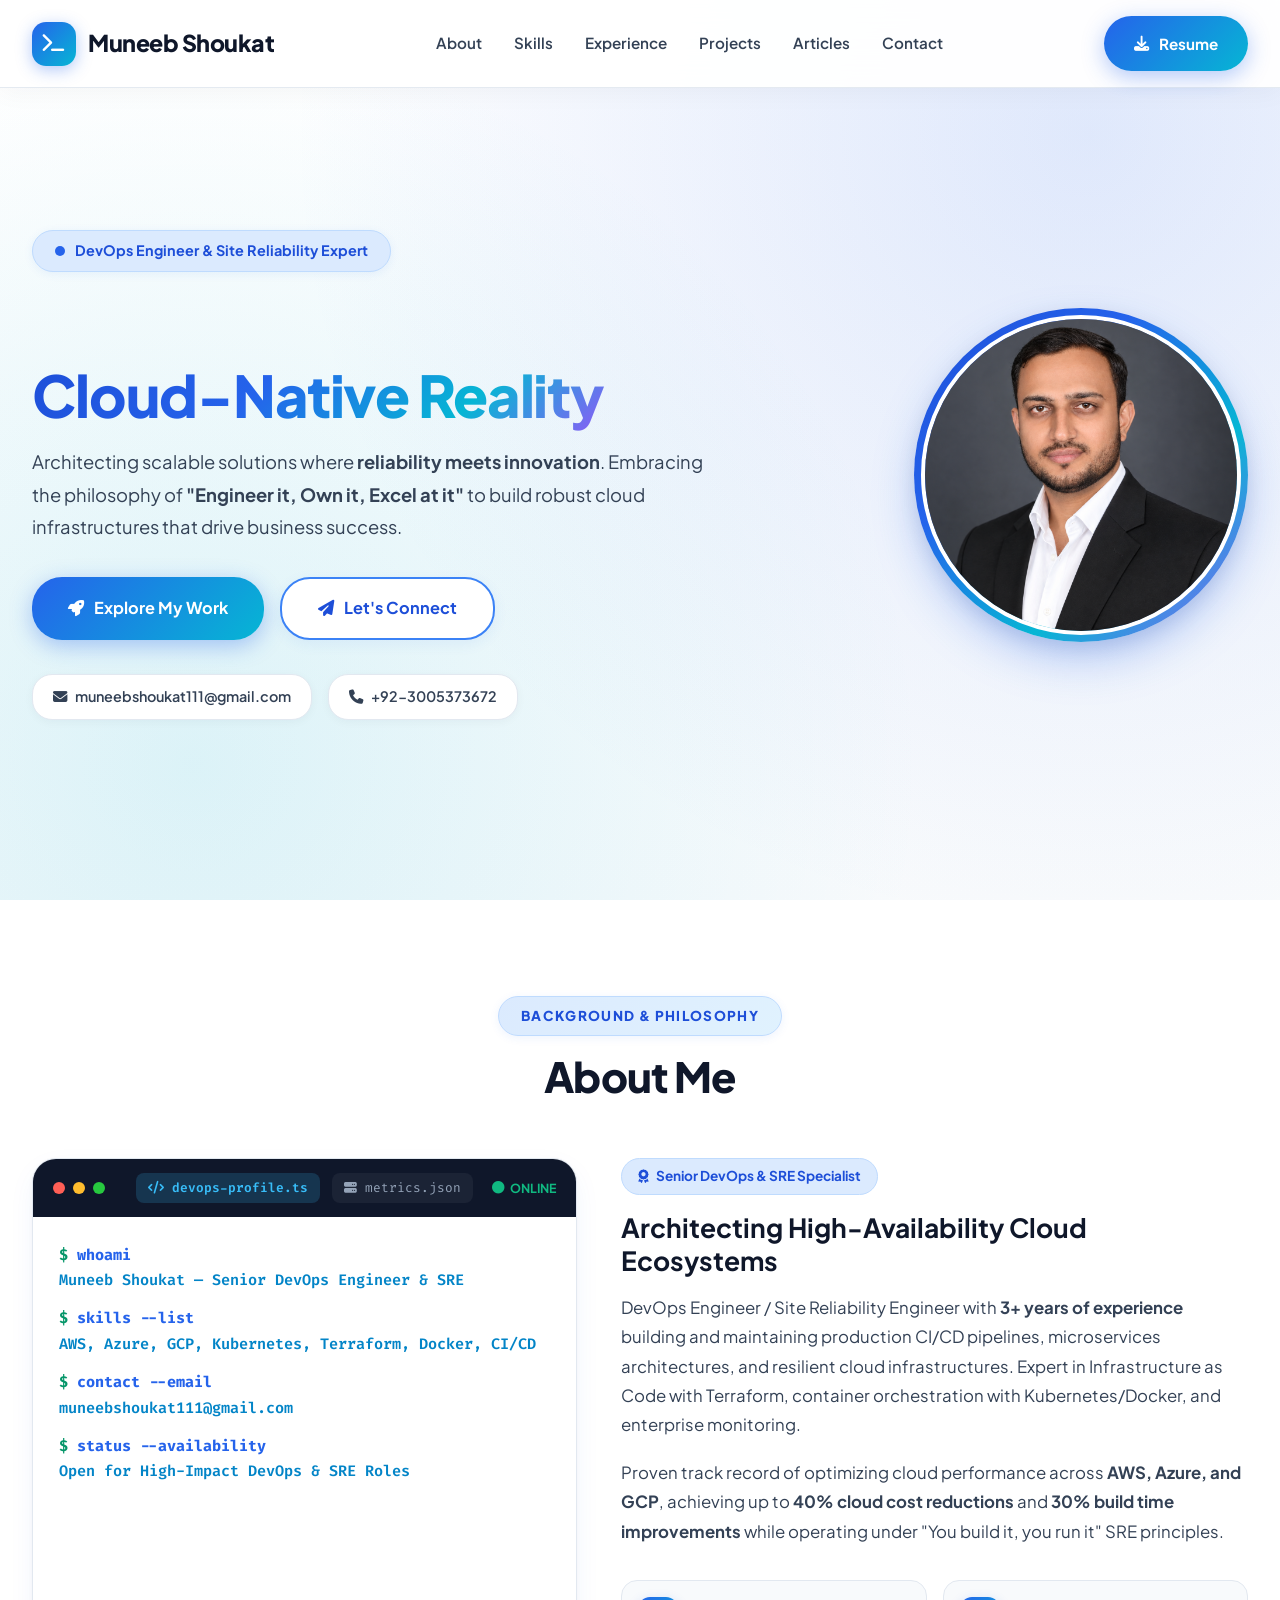
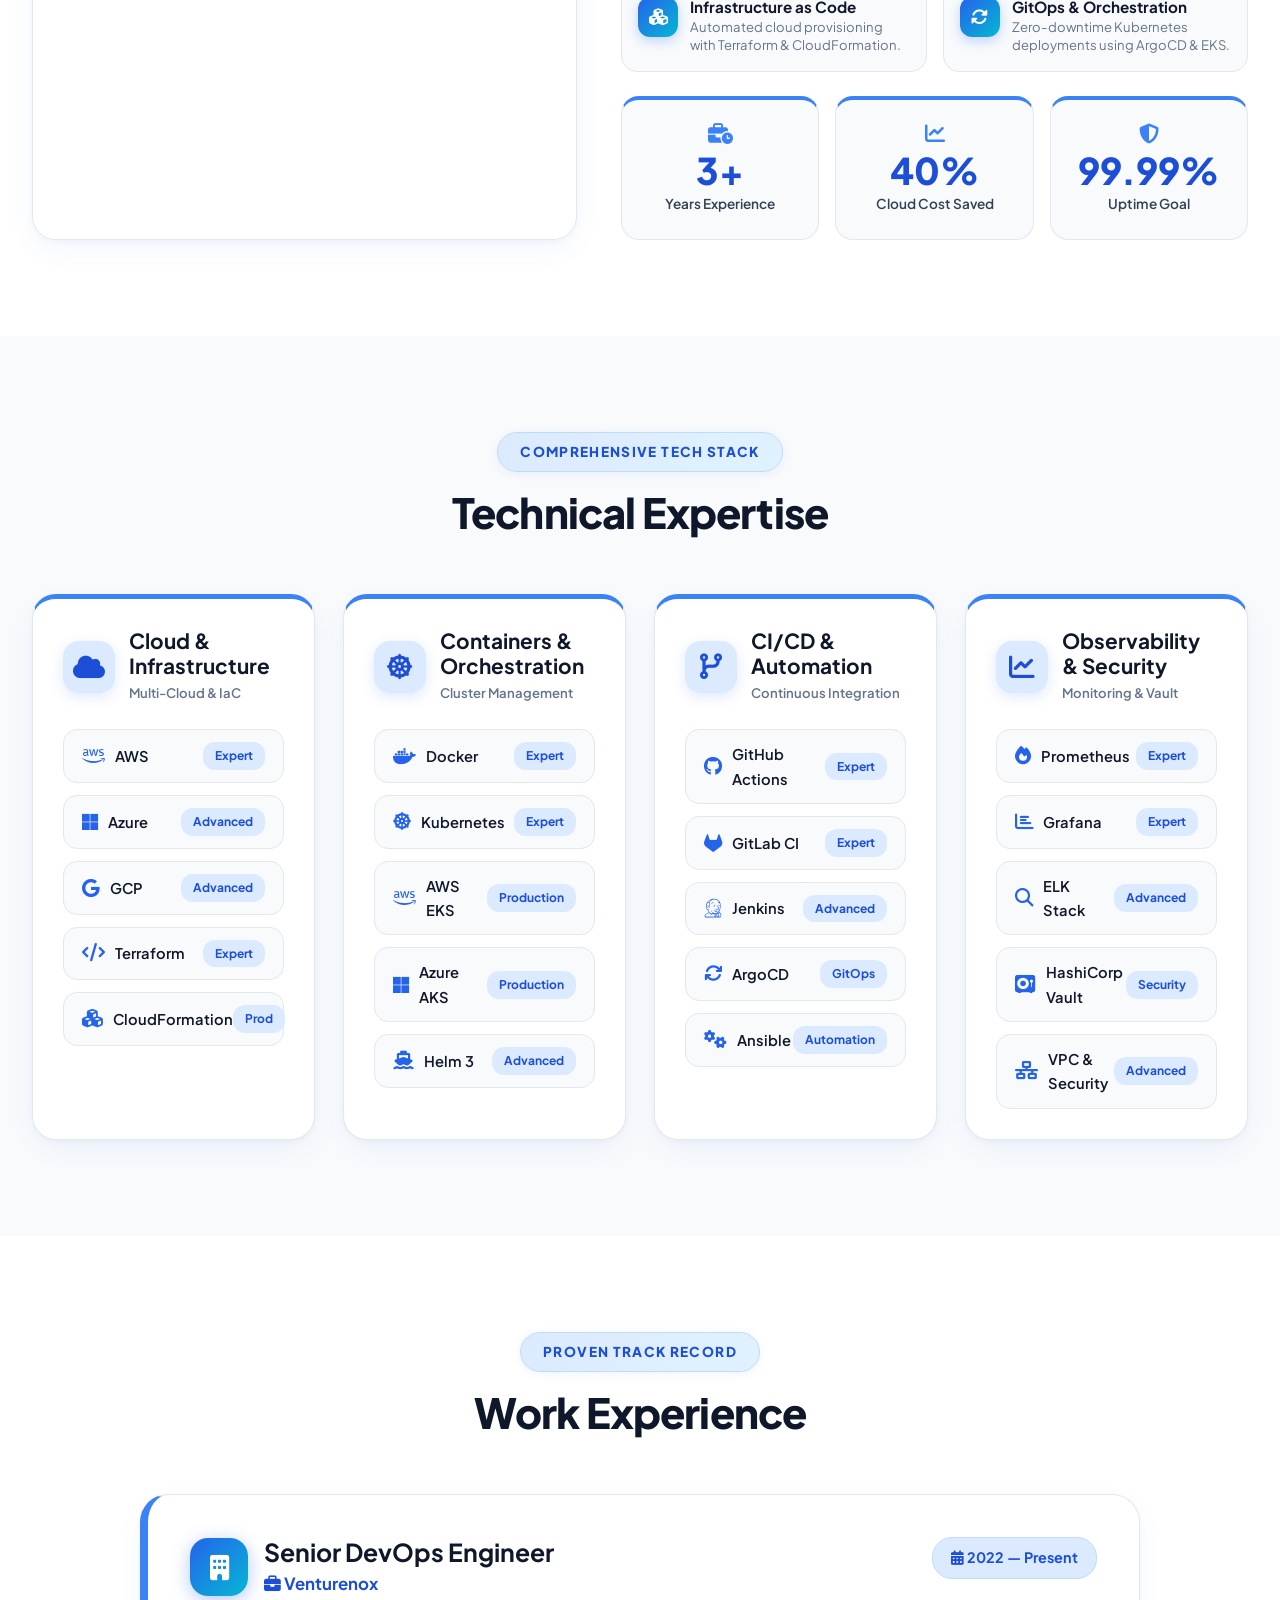
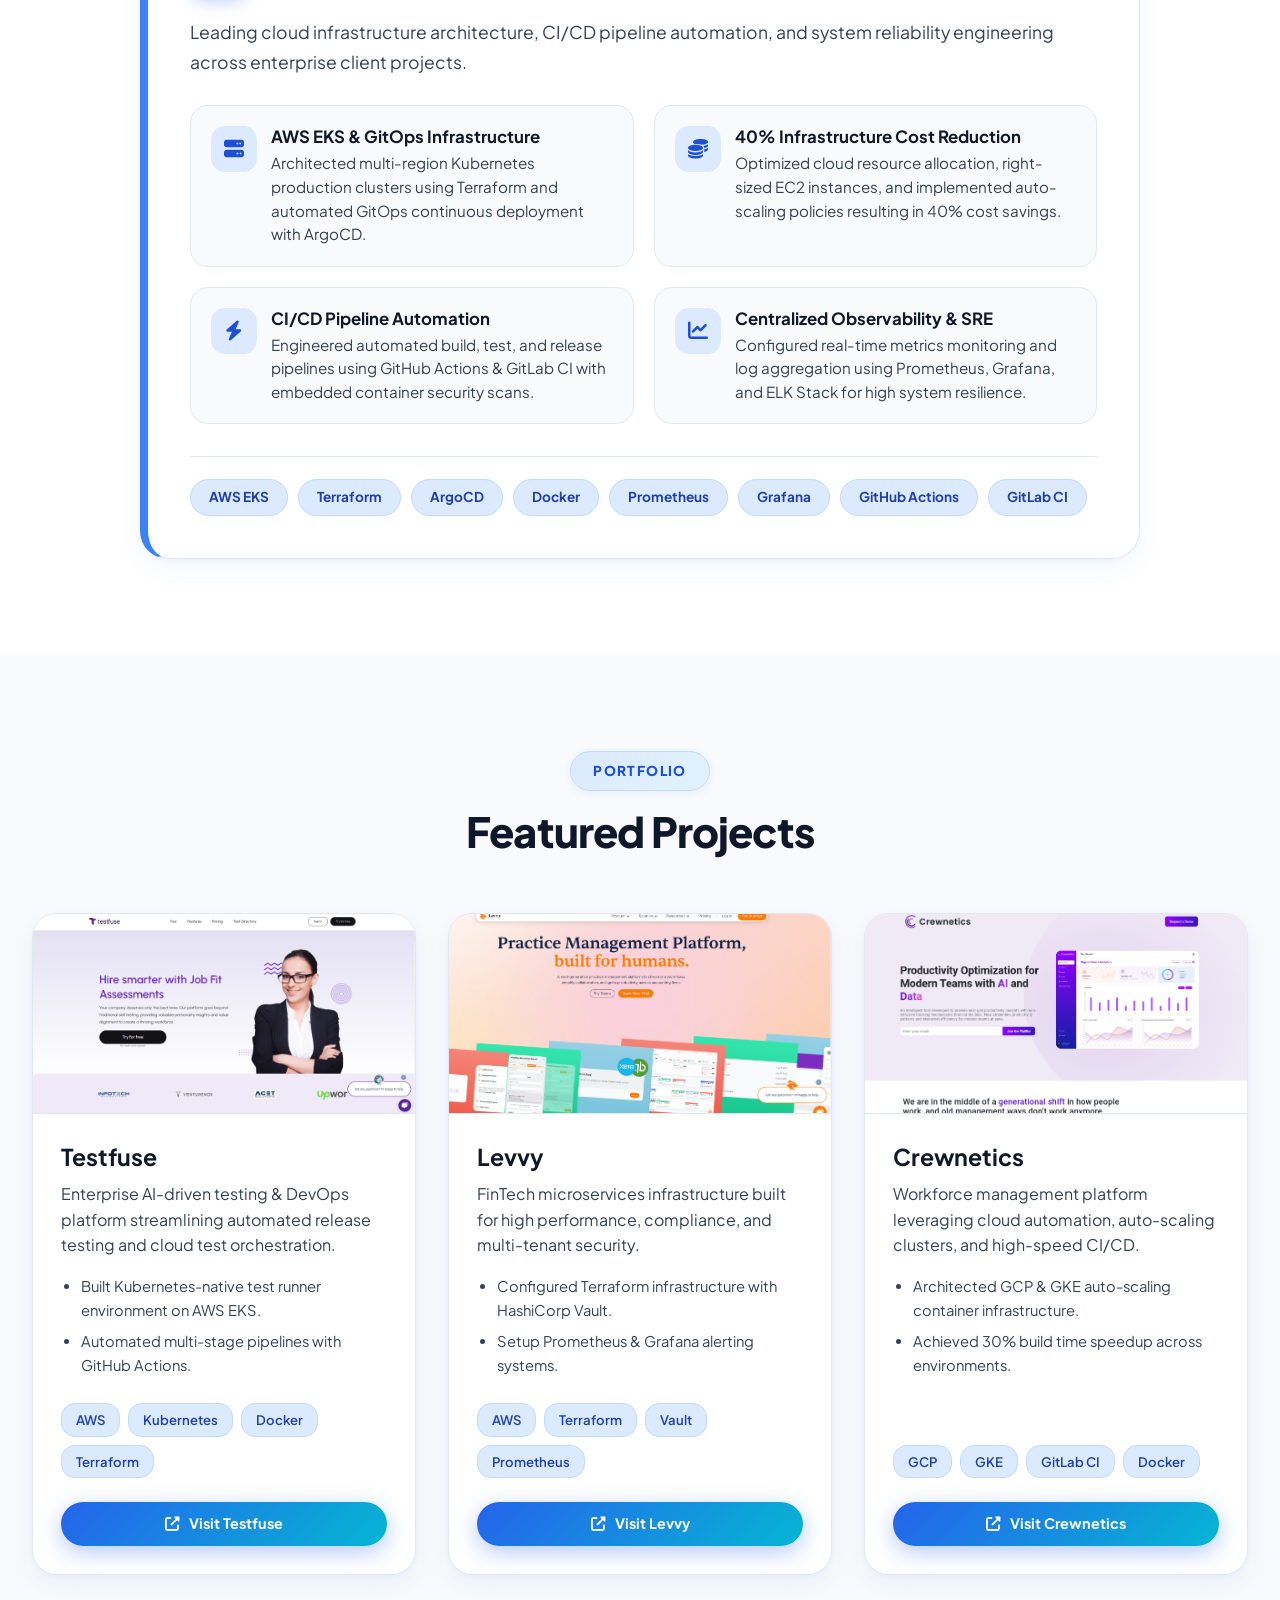
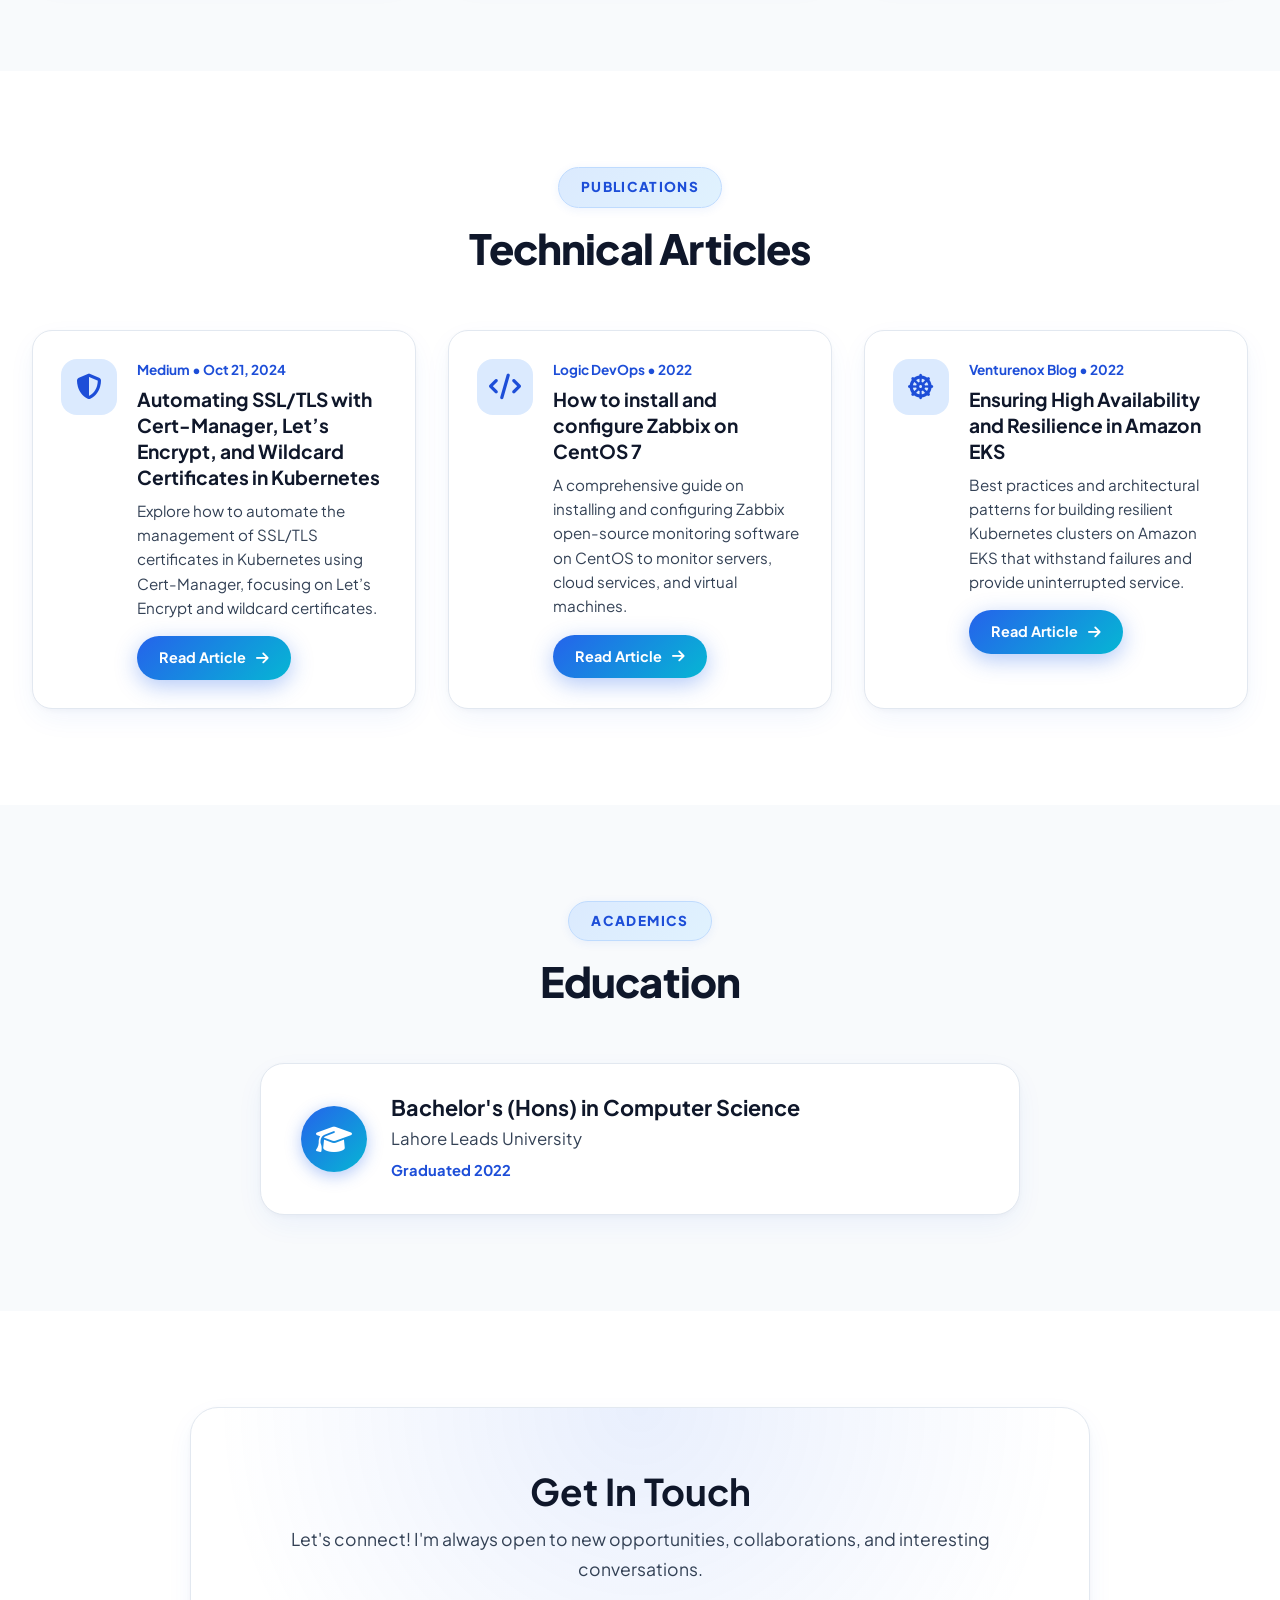
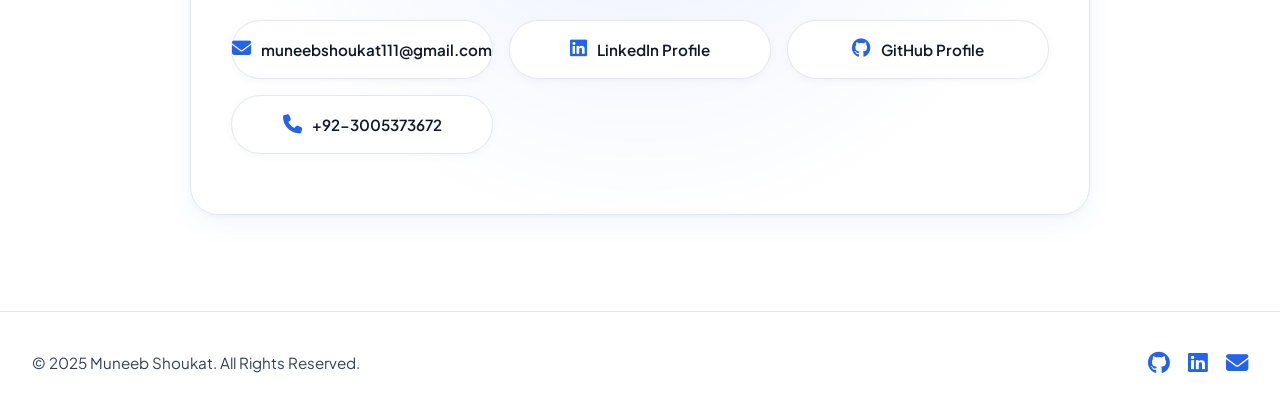
==== commit e0ff2d58: "Design overhaul: Upgrade portfolio with modern vibrant light theme and updated components" ====
--- a/index.html
+++ b/index.html
@@ -1,47 +1,30 @@
 <!DOCTYPE html>
 <html lang="en">
-  <head>
-    <meta charset="UTF-8" />
-    <meta name="viewport" content="width=device-width, initial-scale=1.0" />
-    <title>Muneeb Shoukat - DevOps Engineer & SRE</title>
-    <link rel="stylesheet" href="styles.css" />
-    <link rel="icon" href="images/profile.jpeg" type="image/png" />
-
-    <!-- Material Icons -->
-    <link
-      href="https://fonts.googleapis.com/icon?family=Material+Icons"
-      rel="stylesheet"
-    />
-    <!-- Roboto Font -->
-    <link
-      href="https://fonts.googleapis.com/css2?family=Roboto:wght@300;400;500;700&display=swap"
-      rel="stylesheet"
-    />
-    <!-- Font Awesome for icons -->
-    <link
-      rel="stylesheet"
-      href="https://cdnjs.cloudflare.com/ajax/libs/font-awesome/6.0.0/css/all.min.css"
-    />
-
-    <link
-      href="https://fonts.googleapis.com/css2?family=Poppins:wght@400;600;700&family=Roboto:wght@300;400;500;700&display=swap"
-      rel="stylesheet"
-    />
-    <!-- Chart.js for gauge chart -->
-    <script src="https://cdn.jsdelivr.net/npm/chart.js"></script>
-  </head>
-  <body>
-    <!-- Navigation -->
-    <nav class="navbar">
-      <div class="container">
-        <a href="#" class="logo">
-          <div class="logo-icon">
-            <i class="fas fa-terminal"></i>
-          </div>
-          <div class="logo-text">
-            <span>Muneeb Shoukat</span>
-          </div>
-        </a>
+<head>
+  <meta charset="UTF-8" />
+  <meta name="viewport" content="width=device-width, initial-scale=1.0" />
+  <title>Muneeb Shoukat - DevOps Engineer & SRE</title>
+  <link rel="icon" href="images/profile.jpeg" type="image/png" />
+
+  <!-- Fonts & Icons -->
+  <link href="https://fonts.googleapis.com/css2?family=Plus+Jakarta+Sans:wght@300;400;500;600;700;800&family=Fira+Code:wght@400;500;600&display=swap" rel="stylesheet" />
+  <link rel="stylesheet" href="https://cdnjs.cloudflare.com/ajax/libs/font-awesome/6.4.0/css/all.min.css" />
+  <link href="https://fonts.googleapis.com/icon?family=Material+Icons" rel="stylesheet" />
+
+  <!-- Custom Styles -->
+  <link rel="stylesheet" href="styles.css" />
+</head>
+<body>
+
+  <!-- Navigation Bar -->
+  <header class="navbar">
+    <div class="container navbar-container">
+      <a href="#" class="logo">
+        <div class="logo-icon"><i class="fas fa-terminal"></i></div>
+        <span class="logo-text">Muneeb Shoukat</span>
+      </a>
+
+      <nav class="nav-menu">
         <ul class="nav-links">
           <li><a href="#about" class="nav-link">About</a></li>
           <li><a href="#skills" class="nav-link">Skills</a></li>
@@ -50,729 +33,505 @@
           <li><a href="#tech-articles" class="nav-link">Articles</a></li>
           <li><a href="#contact" class="nav-link">Contact</a></li>
         </ul>
-        <a
-          href="MuneebulRehman.pdf"
-          class="btn btn-primary navbar-resume-btn"
-          download
-          >Download Resume</a
-        >
+      </nav>
+
+      <div class="nav-actions">
+        <a href="MuneebulRehman.pdf" class="btn btn-primary" download>
+          <i class="fas fa-download"></i> Resume
+        </a>
         <button class="burger" aria-label="Toggle navigation">
-          <div class="line1"></div>
-          <div class="line2"></div>
-          <div class="line3"></div>
+          <span></span><span></span><span></span>
         </button>
       </div>
-    </nav>
-
-    <!-- Hero Section -->
-    <section id="hero" class="hero">
-      <canvas id="hero-particles"></canvas>
-      <div class="container">
-        <div class="hero-content animate-on-scroll">
-          <h1>
-            <span class="typing-text" style="color: var(--primary-color)"></span
-            ><br /><span class="gradient-text">Cloud-Native Reality</span>
-          </h1>
-          <h2>DevOps Engineer & Site Reliability Expert</h2>
-          <p class="hero-tagline">
-            Architecting scalable solutions where
-            <strong>reliability meets innovation</strong>. Embracing the
-            philosophy of <strong>"Engineer it, Own it, Excel at it"</strong> to
-            build robust cloud infrastructures that drive business success.
+    </div>
+  </header>
+
+  <!-- Hero Section -->
+  <section id="hero" class="hero-section">
+    <canvas id="hero-particles"></canvas>
+    <div class="container hero-container">
+      
+      <!-- Hero Left Content -->
+      <div class="hero-text">
+        <div class="badge-pill">
+          <span class="pulse-dot"></span>
+          DevOps Engineer & Site Reliability Expert
+        </div>
+        
+        <h1 class="hero-title">
+          <span class="typing-text"></span><br />
+          <span class="gradient-text">Cloud-Native Reality</span>
+        </h1>
+        
+        <p class="hero-description">
+          Architecting scalable solutions where <strong>reliability meets innovation</strong>. Embracing the philosophy of <strong>"Engineer it, Own it, Excel at it"</strong> to build robust cloud infrastructures that drive business success.
+        </p>
+
+        <div class="hero-cta">
+          <a href="#projects" class="btn btn-primary btn-lg">
+            <i class="fas fa-rocket"></i> Explore My Work
+          </a>
+          <a href="#contact" class="btn btn-secondary btn-lg">
+            <i class="fas fa-paper-plane"></i> Let's Connect
+          </a>
+        </div>
+
+        <div class="hero-contact-chips">
+          <a href="mailto:muneebshoukat111@gmail.com" class="chip-item">
+            <i class="fas fa-envelope"></i> muneebshoukat111@gmail.com
+          </a>
+          <a href="tel:+923005373672" class="chip-item">
+            <i class="fas fa-phone"></i> +92-3005373672
+          </a>
+        </div>
+      </div>
+
+      <!-- Hero Right Clean Profile Image -->
+      <div class="hero-visual">
+        <div class="portrait-card">
+          <div class="portrait-ring">
+            <img src="images/profile.jpeg" alt="Muneeb Shoukat" class="portrait-img" />
+          </div>
+        </div>
+      </div>
+
+    </div>
+  </section>
+
+  <!-- ENHANCED: About Section & Interactive Console -->
+  <section id="about" class="section about-section">
+    <div class="container">
+      <div class="section-header">
+        <span class="section-tag">BACKGROUND & PHILOSOPHY</span>
+        <h2 class="section-title">About Me</h2>
+      </div>
+
+      <div class="about-grid">
+        <!-- Interactive Terminal Card -->
+        <div class="terminal-card">
+          <div class="terminal-bar">
+            <div class="terminal-dots">
+              <span class="dot dot-red"></span>
+              <span class="dot dot-yellow"></span>
+              <span class="dot dot-green"></span>
+            </div>
+            <div class="terminal-tabs">
+              <span class="tab active"><i class="fas fa-code"></i> devops-profile.ts</span>
+              <span class="tab"><i class="fas fa-server"></i> metrics.json</span>
+            </div>
+            <span class="status-online"><i class="fas fa-circle"></i> ONLINE</span>
+          </div>
+          <div class="terminal-body">
+            <div class="terminal-content"></div>
+          </div>
+        </div>
+
+        <!-- Enhanced Bio & Pillars Card -->
+        <div class="bio-card">
+          <div class="bio-header-badge">
+            <i class="fas fa-award"></i> Senior DevOps & SRE Specialist
+          </div>
+          <h3>Architecting High-Availability Cloud Ecosystems</h3>
+          <p>
+            DevOps Engineer / Site Reliability Engineer with <strong>3+ years of experience</strong> building and maintaining production CI/CD pipelines, microservices architectures, and resilient cloud infrastructures. Expert in Infrastructure as Code with Terraform, container orchestration with Kubernetes/Docker, and enterprise monitoring.
           </p>
-          <div class="cta-buttons">
-            <a href="#projects" class="btn btn-primary">
-              <span class="material-icons">rocket_launch</span>
-              <span>Explore My Work</span>
+          <p>
+            Proven track record of optimizing cloud performance across <strong>AWS, Azure, and GCP</strong>, achieving up to <strong>40% cloud cost reductions</strong> and <strong>30% build time improvements</strong> while operating under "You build it, you run it" SRE principles.
+          </p>
+
+          <!-- Core Pillars -->
+          <div class="bio-pillars">
+            <div class="pillar-item">
+              <div class="pillar-icon"><i class="fas fa-cubes"></i></div>
+              <div>
+                <h4>Infrastructure as Code</h4>
+                <p>Automated cloud provisioning with Terraform & CloudFormation.</p>
+              </div>
+            </div>
+            <div class="pillar-item">
+              <div class="pillar-icon"><i class="fas fa-sync-alt"></i></div>
+              <div>
+                <h4>GitOps & Orchestration</h4>
+                <p>Zero-downtime Kubernetes deployments using ArgoCD & EKS.</p>
+              </div>
+            </div>
+          </div>
+
+          <!-- Highlight Statistics Row -->
+          <div class="stats-row">
+            <div class="stat-box">
+              <i class="fas fa-business-time stat-icon"></i>
+              <span class="stat-num">3+</span>
+              <span class="stat-label">Years Experience</span>
+            </div>
+            <div class="stat-box">
+              <i class="fas fa-chart-line stat-icon"></i>
+              <span class="stat-num">40%</span>
+              <span class="stat-label">Cloud Cost Saved</span>
+            </div>
+            <div class="stat-box">
+              <i class="fas fa-shield-alt stat-icon"></i>
+              <span class="stat-num">99.99%</span>
+              <span class="stat-label">Uptime Goal</span>
+            </div>
+          </div>
+
+        </div>
+      </div>
+    </div>
+  </section>
+
+  <!-- ENHANCED: Technical Expertise Section -->
+  <section id="skills" class="section skills-section">
+    <div class="container">
+      <div class="section-header">
+        <span class="section-tag">COMPREHENSIVE TECH STACK</span>
+        <h2 class="section-title">Technical Expertise</h2>
+      </div>
+
+      <div class="skills-grid">
+        <!-- Category 1: Cloud Platforms & IaC -->
+        <div class="skill-card">
+          <div class="skill-card-top">
+            <div class="skill-icon-badge"><i class="fas fa-cloud"></i></div>
+            <div>
+              <h3>Cloud & Infrastructure</h3>
+              <span class="skill-sub">Multi-Cloud & IaC</span>
+            </div>
+          </div>
+          <div class="skill-tags">
+            <div class="tag-badge"><i class="fab fa-aws"></i> <span>AWS</span> <small>Expert</small></div>
+            <div class="tag-badge"><i class="fab fa-microsoft"></i> <span>Azure</span> <small>Advanced</small></div>
+            <div class="tag-badge"><i class="fab fa-google"></i> <span>GCP</span> <small>Advanced</small></div>
+            <div class="tag-badge"><i class="fas fa-code"></i> <span>Terraform</span> <small>Expert</small></div>
+            <div class="tag-badge"><i class="fas fa-cubes"></i> <span>CloudFormation</span> <small>Prod</small></div>
+          </div>
+        </div>
+
+        <!-- Category 2: Containers & Kubernetes -->
+        <div class="skill-card">
+          <div class="skill-card-top">
+            <div class="skill-icon-badge"><i class="fas fa-dharmachakra"></i></div>
+            <div>
+              <h3>Containers & Orchestration</h3>
+              <span class="skill-sub">Cluster Management</span>
+            </div>
+          </div>
+          <div class="skill-tags">
+            <div class="tag-badge"><i class="fab fa-docker"></i> <span>Docker</span> <small>Expert</small></div>
+            <div class="tag-badge"><i class="fas fa-dharmachakra"></i> <span>Kubernetes</span> <small>Expert</small></div>
+            <div class="tag-badge"><i class="fab fa-aws"></i> <span>AWS EKS</span> <small>Production</small></div>
+            <div class="tag-badge"><i class="fab fa-microsoft"></i> <span>Azure AKS</span> <small>Production</small></div>
+            <div class="tag-badge"><i class="fas fa-ship"></i> <span>Helm 3</span> <small>Advanced</small></div>
+          </div>
+        </div>
+
+        <!-- Category 3: CI/CD Pipelines & Automation -->
+        <div class="skill-card">
+          <div class="skill-card-top">
+            <div class="skill-icon-badge"><i class="fas fa-code-branch"></i></div>
+            <div>
+              <h3>CI/CD & Automation</h3>
+              <span class="skill-sub">Continuous Integration</span>
+            </div>
+          </div>
+          <div class="skill-tags">
+            <div class="tag-badge"><i class="fab fa-github"></i> <span>GitHub Actions</span> <small>Expert</small></div>
+            <div class="tag-badge"><i class="fab fa-gitlab"></i> <span>GitLab CI</span> <small>Expert</small></div>
+            <div class="tag-badge"><i class="fab fa-jenkins"></i> <span>Jenkins</span> <small>Advanced</small></div>
+            <div class="tag-badge"><i class="fas fa-sync"></i> <span>ArgoCD</span> <small>GitOps</small></div>
+            <div class="tag-badge"><i class="fas fa-cogs"></i> <span>Ansible</span> <small>Automation</small></div>
+          </div>
+        </div>
+
+        <!-- Category 4: Observability & Security -->
+        <div class="skill-card">
+          <div class="skill-card-top">
+            <div class="skill-icon-badge"><i class="fas fa-chart-line"></i></div>
+            <div>
+              <h3>Observability & Security</h3>
+              <span class="skill-sub">Monitoring & Vault</span>
+            </div>
+          </div>
+          <div class="skill-tags">
+            <div class="tag-badge"><i class="fas fa-fire"></i> <span>Prometheus</span> <small>Expert</small></div>
+            <div class="tag-badge"><i class="fas fa-chart-bar"></i> <span>Grafana</span> <small>Expert</small></div>
+            <div class="tag-badge"><i class="fas fa-search"></i> <span>ELK Stack</span> <small>Advanced</small></div>
+            <div class="tag-badge"><i class="fas fa-vault"></i> <span>HashiCorp Vault</span> <small>Security</small></div>
+            <div class="tag-badge"><i class="fas fa-network-wired"></i> <span>VPC & Security</span> <small>Advanced</small></div>
+          </div>
+        </div>
+      </div>
+    </div>
+  </section>
+
+  <!-- ENHANCED: Work Experience Showcase -->
+  <section id="experience" class="section experience-section">
+    <div class="container">
+      <div class="section-header">
+        <span class="section-tag">PROVEN TRACK RECORD</span>
+        <h2 class="section-title">Work Experience</h2>
+      </div>
+
+      <div class="experience-showcase">
+        <div class="company-card">
+          <!-- Card Header -->
+          <div class="company-header">
+            <div class="company-brand">
+              <div class="company-logo-badge"><i class="fas fa-building"></i></div>
+              <div>
+                <h3>Senior DevOps Engineer</h3>
+                <span class="company-name"><i class="fas fa-briefcase"></i> Venturenox</span>
+              </div>
+            </div>
+            <div class="company-meta">
+              <span class="date-badge"><i class="fas fa-calendar-alt"></i> 2022 — Present</span>
+            </div>
+          </div>
+
+          <!-- Description -->
+          <p class="experience-summary">
+            Leading cloud infrastructure architecture, CI/CD pipeline automation, and system reliability engineering across enterprise client projects.
+          </p>
+
+          <!-- Core Achievements Grid -->
+          <div class="achievements-grid">
+            <div class="achievement-item">
+              <div class="achievement-icon"><i class="fas fa-server"></i></div>
+              <div>
+                <h4>AWS EKS & GitOps Infrastructure</h4>
+                <p>Architected multi-region Kubernetes production clusters using Terraform and automated GitOps continuous deployment with ArgoCD.</p>
+              </div>
+            </div>
+
+            <div class="achievement-item">
+              <div class="achievement-icon"><i class="fas fa-coins"></i></div>
+              <div>
+                <h4>40% Infrastructure Cost Reduction</h4>
+                <p>Optimized cloud resource allocation, right-sized EC2 instances, and implemented auto-scaling policies resulting in 40% cost savings.</p>
+              </div>
+            </div>
+
+            <div class="achievement-item">
+              <div class="achievement-icon"><i class="fas fa-bolt"></i></div>
+              <div>
+                <h4>CI/CD Pipeline Automation</h4>
+                <p>Engineered automated build, test, and release pipelines using GitHub Actions & GitLab CI with embedded container security scans.</p>
+              </div>
+            </div>
+
+            <div class="achievement-item">
+              <div class="achievement-icon"><i class="fas fa-chart-line"></i></div>
+              <div>
+                <h4>Centralized Observability & SRE</h4>
+                <p>Configured real-time metrics monitoring and log aggregation using Prometheus, Grafana, and ELK Stack for high system resilience.</p>
+              </div>
+            </div>
+          </div>
+
+          <!-- Tech Stack Tags Bar -->
+          <div class="experience-tech-bar">
+            <span class="tech-pill">AWS EKS</span>
+            <span class="tech-pill">Terraform</span>
+            <span class="tech-pill">ArgoCD</span>
+            <span class="tech-pill">Docker</span>
+            <span class="tech-pill">Prometheus</span>
+            <span class="tech-pill">Grafana</span>
+            <span class="tech-pill">GitHub Actions</span>
+            <span class="tech-pill">GitLab CI</span>
+          </div>
+        </div>
+      </div>
+    </div>
+  </section>
+
+  <!-- Featured Projects Section -->
+  <section id="projects" class="section projects-section">
+    <div class="container">
+      <div class="section-header">
+        <span class="section-tag">PORTFOLIO</span>
+        <h2 class="section-title">Featured Projects</h2>
+      </div>
+
+      <div class="projects-grid">
+
+        <!-- Project 1: Testfuse -->
+        <div class="project-card">
+          <div class="project-img-wrapper">
+            <img src="images/testfuse.png" alt="Testfuse Logo & Platform" class="project-img" />
+          </div>
+          <div class="project-card-body">
+            <h3>Testfuse</h3>
+            <p>Enterprise AI-driven testing & DevOps platform streamlining automated release testing and cloud test orchestration.</p>
+            <ul>
+              <li>Built Kubernetes-native test runner environment on AWS EKS.</li>
+              <li>Automated multi-stage pipelines with GitHub Actions.</li>
+            </ul>
+            <div class="project-tags">
+              <span>AWS</span><span>Kubernetes</span><span>Docker</span><span>Terraform</span>
+            </div>
+            <a href="https://testfuse.com/" target="_blank" class="btn btn-primary btn-sm">
+              <i class="fas fa-external-link-alt"></i> Visit Testfuse
             </a>
-            <a href="#contact" class="btn btn-secondary">
-              <span class="material-icons">chat</span>
-              <span>Let's Connect</span>
+          </div>
+        </div>
+
+        <!-- Project 2: Levvy -->
+        <div class="project-card">
+          <div class="project-img-wrapper">
+            <img src="images/levvy.png" alt="Levvy Logo & Platform" class="project-img" />
+          </div>
+          <div class="project-card-body">
+            <h3>Levvy</h3>
+            <p>FinTech microservices infrastructure built for high performance, compliance, and multi-tenant security.</p>
+            <ul>
+              <li>Configured Terraform infrastructure with HashiCorp Vault.</li>
+              <li>Setup Prometheus & Grafana alerting systems.</li>
+            </ul>
+            <div class="project-tags">
+              <span>AWS</span><span>Terraform</span><span>Vault</span><span>Prometheus</span>
+            </div>
+            <a href="https://levvy.com/" target="_blank" class="btn btn-primary btn-sm">
+              <i class="fas fa-external-link-alt"></i> Visit Levvy
             </a>
           </div>
         </div>
-        <div class="hero-image animate-on-scroll" style="position: relative">
-          <img
-            src="images/profile.jpeg"
-            alt="Muneeb Shoukat"
-            class="profile-image"
-            style="position: relative; z-index: 1"
-          />
-          <div class="profile-placeholder">
-            <i class="fas fa-user-circle"></i>
-          </div>
-        </div>
-      </div>
-      <div class="hero-background"></div>
-    </section>
-
-    <!-- About Section -->
-    <section id="about" class="about section animate-on-scroll">
-      <div class="container">
-        <h2 class="section-title">About Me</h2>
-        <div class="about-content">
-          <div class="terminal">
-            <div class="terminal-header">
-              <div class="terminal-btn red"></div>
-              <div class="terminal-btn yellow"></div>
-              <div class="terminal-btn green"></div>
-            </div>
-            <div class="terminal-content"></div>
-          </div>
-          <div class="about-text">
-            <p>
-              DevOps Engineer/Site Reliability Engineer with 3+ years of
-              experience building and maintaining CI/CD pipelines, microservices
-              architectures, and high-availability systems. Expert in
-              infrastructure as code with Terraform, containerization with
-              Docker/Kubernetes, and monitoring tools (ELK, Prometheus,
-              Grafana).
-            </p>
-            <p>
-              Proven track record implementing secure networking solutions and
-              optimizing cloud infrastructure (AWS, Azure, GCP) resulting in 40%
-              cost reductions and 30% performance improvements. Currently
-              pursuing a Master's in Global Software Development at Hochschule
-              Fulda, Germany while focusing on "You build it, you run it" DevOps
-              principles.
-            </p>
-            <div class="social-links">
-              <a
-                href="https://github.com/muneebshoukat111/muneebshoukat111"
-                target="_blank"
-                ><i class="fab fa-github"></i> GitHub</a
-              >
-              <a
-                href="https://www.linkedin.com/in/muneeb-shoukat-024a90171/cc"
-                target="_blank"
-                ><i class="fab fa-linkedin"></i> LinkedIn</a
-              >
-              <a href="mailto:muneebshoukat111@gmail.comc"
-                ><i class="fas fa-envelope"></i> Email</a
-              >
-            </div>
-            <div class="about-stats animate-stagger">
-              <div class="stat-item">
-                <span class="stat-number">3+</span>
-                <span class="stat-text">Years Experience</span>
-              </div>
-              <div class="stat-item">
-                <span class="stat-number">7+</span>
-                <span class="stat-text">Major Projects</span>
-              </div>
-              <div class="stat-item">
-                <span class="stat-number">3+</span>
-                <span class="stat-text">Technical Articles</span>
-              </div>
-            </div>
-          </div>
-        </div>
-      </div>
-    </section>
-
-    <!-- Skills Section -->
-    <section id="skills" class="skills section animate-on-scroll">
-      <div class="container">
-        <h2 class="section-title">Technical Skills</h2>
-        <div class="skills-content animate-stagger">
-          <div class="skill-category">
-            <h3>Cloud Platforms</h3>
-            <div class="skill-items">
-              <div class="skill-item"><i class="fab fa-aws"></i> AWS</div>
-              <div class="skill-item">
-                <i class="fab fa-microsoft"></i> Azure
-              </div>
-              <div class="skill-item"><i class="fab fa-google"></i> GCP</div>
-              <div class="skill-item">
-                <i class="fas fa-cloud"></i> DigitalOcean
-              </div>
-              <div class="skill-item">
-                <i class="fas fa-dharmachakra"></i> OpenShift
-              </div>
-            </div>
-          </div>
-          <div class="skill-category">
-            <h3>CI/CD & Containers</h3>
-            <div class="skill-items">
-              <div class="skill-item">
-                <i class="fab fa-gitlab"></i> GitLab CI
-              </div>
-              <div class="skill-item">
-                <i class="fab fa-github"></i> GitHub Actions
-              </div>
-              <div class="skill-item">
-                <i class="fab fa-jenkins"></i> Jenkins
-              </div>
-              <div class="skill-item">
-                <i class="fas fa-code-branch"></i> Argo CD
-              </div>
-              <div class="skill-item"><i class="fab fa-docker"></i> Docker</div>
-              <div class="skill-item">
-                <i class="fas fa-dharmachakra"></i> Kubernetes
-              </div>
-              <div class="skill-item"><i class="fas fa-ship"></i> Helm3</div>
-              <div class="skill-item">
-                <i class="fas fa-server"></i> Rancher
-              </div>
-            </div>
-          </div>
-          <div class="skill-category">
-            <h3>Monitoring & IaC</h3>
-            <div class="skill-items">
-              <div class="skill-item">
-                <i class="fas fa-chart-line"></i> ELK Stack
-              </div>
-              <div class="skill-item">
-                <i class="fas fa-fire"></i> Prometheus
-              </div>
-              <div class="skill-item">
-                <i class="fas fa-chart-bar"></i> Grafana
-              </div>
-              <div class="skill-item">
-                <i class="fas fa-code"></i> Terraform
-              </div>
-              <div class="skill-item"><i class="fas fa-cogs"></i> Ansible</div>
-            </div>
-          </div>
-          <div class="skill-category">
-            <h3>Security & Networking</h3>
-            <div class="skill-items">
-              <div class="skill-item"><i class="fas fa-lock"></i> SSL/TLS</div>
-              <div class="skill-item">
-                <i class="fas fa-vault"></i> HashiCorp Vault
-              </div>
-              <div class="skill-item"><i class="fas fa-users-cog"></i> IAM</div>
-              <div class="skill-item">
-                <i class="fas fa-network-wired"></i> DNS
-              </div>
-              <div class="skill-item">
-                <i class="fas fa-shield-alt"></i> Firewalls
-              </div>
-              <div class="skill-item">
-                <i class="fas fa-balance-scale"></i> Load Balancing
-              </div>
-            </div>
-          </div>
-        </div>
-      </div>
-    </section>
-
-    <!-- Experience Section -->
-    <section id="experience" class="experience section animate-on-scroll">
-      <div class="container">
-        <h2 class="section-title">Professional Experience</h2>
-        <div class="timeline animate-stagger">
-          <div class="timeline-item">
-            <div class="timeline-dot"></div>
-            <div class="timeline-date">
-              <h3>January 2022 - Present</h3>
-              <h4>Senior DevOps Engineer / SRE</h4>
-              <h5>Venturenox, New York, NY, US</h5>
-            </div>
-            <div class="timeline-content">
-              <ul>
-                <li>
-                  Designed and maintained CI/CD pipelines using GitHub Actions,
-                  GitLab CI, and Argo CD
-                </li>
-                <li>
-                  Implemented Infrastructure as Code (IaC) solutions using
-                  Terraform and Terragrunt
-                </li>
-                <li>
-                  Deployed and managed containerized microservices on Kubernetes
-                  (EKS, AKS)
-                </li>
-                <li>
-                  Set up comprehensive monitoring solutions with ELK stack,
-                  Prometheus and Grafana
-                </li>
-                <li>
-                  Configured secure networking components including DNS, VPN,
-                  firewalls, and load balancers
-                </li>
-                <li>
-                  Implemented best practices for certificates, SSL/TLS, and
-                  secrets management
-                </li>
-                <li>
-                  Applied SRE principles with root-cause analysis, leading to
-                  40% cost reduction
-                </li>
-                <li>
-                  Automated cloud resource provisioning and scaling for
-                  high-availability systems
-                </li>
-                <li>
-                  Led incident response and post-mortem analysis to improve
-                  system reliability
-                </li>
-                <li>
-                  Mentored junior engineers and conducted DevOps best practices
-                  workshops
-                </li>
-                <li>
-                  Collaborated with cross-functional teams to deliver
-                  cloud-native solutions
-                </li>
-              </ul>
-            </div>
-          </div>
-        </div>
-      </div>
-    </section>
-
-    <!-- Projects Section -->
-    <section id="projects" class="projects section animate-on-scroll">
-      <div class="container">
-        <h2 class="section-title">Featured Projects</h2>
-        <div class="projects-filters">
-          <button class="filter-btn active" data-filter="all">All</button>
-          <button class="filter-btn" data-filter="aws">AWS</button>
-          <button class="filter-btn" data-filter="azure">Azure</button>
-          <button class="filter-btn" data-filter="gcp">GCP</button>
-        </div>
-        <div class="projects-grid animate-stagger">
-          <!-- Testfuse Project -->
-          <div class="project-card" data-category="gcp">
-            <div class="project-img">
-              <img src="images/testfuse.png" alt="Testfuse" />
-            </div>
-            <div class="project-info">
-              <h3>Testfuse</h3>
-              <p>
-                AI-driven personality insight platform for talent acquisition
-              </p>
-              <div class="project-details">
-                <ul>
-                  <li>
-                    Implemented automated CI/CD pipeline on GCP using GitLab CI
-                    and Argo CD
-                  </li>
-                  <li>
-                    Set up cloud environments using Infrastructure as Code
-                    practices
-                  </li>
-                  <li>
-                    Deployed and managed microservices on Google Kubernetes
-                    Engine (GKE)
-                  </li>
-                  <li>Configured comprehensive monitoring and health checks</li>
-                </ul>
-              </div>
-              <div class="project-tags">
-                <span>GCP</span>
-                <span>GitLab CI</span>
-                <span>Argo CD</span>
-                <!-- <span>GKE</span> -->
-                <span>Terraform</span>
-                <span>Kubernetes</span>
-                <span>Stackdriver</span>
-              </div>
-              <div class="project-links">
-                <a href="https://testfuse.com" target="_blank"
-                  ><i class="fas fa-external-link-alt"></i> Visit Website</a
-                >
-              </div>
-            </div>
-          </div>
-
-          <!-- Levvy Project -->
-          <div class="project-card" data-category="aws">
-            <div class="project-img">
-              <img src="images/levvy.png" alt="Levvy" />
-            </div>
-            <div class="project-info">
-              <h3>Levvy</h3>
-              <p>Work management platform supporting outsourced teams</p>
-              <div class="project-details">
-                <ul>
-                  <li>
-                    Designed secure high-availability AWS infrastructure,
-                    reducing expenses by 40%
-                  </li>
-                  <li>
-                    Implemented Amazon EKS for microservices orchestration
-                  </li>
-                  <li>
-                    Set up Apache Airflow for workflow automation and scheduled
-                    jobs
-                  </li>
-                  <li>
-                    Applied "You build it, you run it" philosophy with
-                    independent fault clearance
-                  </li>
-                </ul>
-              </div>
-              <div class="project-tags">
-                <span>AWS</span>
-                <!-- <span>EKS</span> -->
-                <span>Terraform</span>
-                <span>Terragrunt</span>
-                <span>Vault</span>
-                <span>Airflow</span>
-              </div>
-              <div class="project-links">
-                <a href="https://levvy.com" target="_blank"
-                  ><i class="fas fa-external-link-alt"></i> Visit Website</a
-                >
-              </div>
-            </div>
-          </div>
-
-          <!-- Crewnetics Project -->
-          <div class="project-card" data-category="azure">
-            <div class="project-img">
-              <img src="images/crewnetics.png" alt="Crewnetics" />
-            </div>
-            <div class="project-info">
-              <h3>Crewnetics</h3>
-              <p>Productivity insights tool with non-intrusive tracking</p>
-              <div class="project-details">
-                <ul>
-                  <li>
-                    Built and deployed microservices infrastructure on Azure
-                    Kubernetes Service (AKS)
-                  </li>
-                  <li>
-                    Implemented comprehensive monitoring with ELK stack,
-                    Prometheus and Grafana
-                  </li>
-                  <li>Set up automated incident response and health checks</li>
-                  <li>
-                    Configured multi-stage environments with secure networking
-                    and CI/CD pipelines
-                  </li>
-                </ul>
-              </div>
-              <div class="project-tags">
-                <span>Azure</span>
-                <!-- <span>AKS</span> -->
-                <span>ELK</span>
-                <span>Prometheus</span>
-                <span>Grafana</span>
-                <span>Terraform</span>
-              </div>
-              <div class="project-links">
-                <a href="https://crewnetics.com" target="_blank"
-                  ><i class="fas fa-external-link-alt"></i> Visit Website</a
-                >
-              </div>
-            </div>
-          </div>
-
-          <!-- GitHub Project Section -->
-          <div class="project-card github-projects" data-category="all">
-            <div class="github-profile-header">
-              <img
-                src="https://github.com/muneebshoukat111.png"
-                alt="Muneeb Shoukat GitHub Avatar"
-                class="github-avatar"
-              />
-
-              <div>
-                <a
-                  href="https://github.com/muneebshoukat111/muneebshoukat111"
-                  target="_blank"
-                  class="github-username"
-                  >@muneebshoukat111</a
-                >
-                <div class="github-bio">
-                  DevOps Engineer | SRE | Cloud Native Enthusiast
-                </div>
-              </div>
-            </div>
-            <div class="github-repos-list">
-              <div class="github-repo">
-                <a
-                  href="https://github.com/muneebshoukat111/muneebshoukat111/kube-status-dashboard"
-                  target="_blank"
-                  class="repo-name"
-                  >Kubernetes Application Status Dashboard</a
-                >
-                <span class="repo-desc">Kubernetes status dashboard</span>
-                <div class="repo-tags">
-                  <span class="repo-lang">Terraform</span>
-                  <span class="repo-lang">Kubernetes</span>
-                  <span class="repo-lang">Helm3</span>
-                  <span class="repo-lang">Docker</span>
-                  <span class="repo-lang">HTML</span>
-                  <span class="repo-lang">CSS</span>
-                  <span class="repo-lang">JavaScript</span>
-                </div>
-              </div>
-              <div class="github-repo">
-                <a
-                  href="https://github.com/muneebshoukat111/muneebshoukat111/terraform_gcp"
-                  target="_blank"
-                  class="repo-name"
-                  >GCP Infrastructure using Terraform</a
-                >
-                <span class="repo-desc"
-                  >GCP Infrastructure as Code with Terraform</span
-                >
-                <div class="repo-tags">
-                  <span class="repo-lang">Terraform</span>
-                  <span class="repo-lang">GCP</span>
-                  <span class="repo-lang">GKE</span>
-                  <span class="repo-lang">GCS</span>
-                  <span class="repo-lang">Cloud Functions</span>
-                  <span class="repo-lang">Cloud Run</span>
-                  <span class="repo-lang">Cloud Build</span>
-                  <span class="repo-lang">Cloud Storage</span>
-                  <span class="repo-lang">Cloud SQL</span>
-                  <span class="repo-lang">Cloud DNS</span>
-                  <span class="repo-lang">Cloud Load Balancing</span>
-                  <span class="repo-lang">Cloud CDN</span>
-                </div>
-              </div>
-              <div class="github-repo">
-                <a
-                  href="https://github.com/muneebshoukat111/muneebshoukat111/terraform_aws"
-                  target="_blank"
-                  class="repo-name"
-                  >AWS Infrastructure using Terraform</a
-                >
-                <span class="repo-desc"
-                  >AWS EKS Infrastructure with Terraform</span
-                >
-                <div class="repo-tags">
-                  <span class="repo-lang">Terraform</span>
-                  <span class="repo-lang">AWS</span>
-                  <span class="repo-lang">EKS</span>
-                  <span class="repo-lang">VPC</span>
-                  <span class="repo-lang">IAM</span>
-                  <span class="repo-lang">ECR</span>
-                  <span class="repo-lang">Subnets</span>
-                  <span class="repo-lang">Route Tables</span>
-                  <span class="repo-lang">Security Groups</span>
-                  <span class="repo-lang">NAT Gateway</span>
-                  <span class="repo-lang">EIP</span>
-                  <span class="repo-lang">EC2</span>
-                  <span class="repo-lang">S3</span>
-                  <span class="repo-lang">CloudFront</span>
-                  <span class="repo-lang">CloudTrail</span>
-                  <span class="repo-lang">CloudWatch</span>
-                </div>
-              </div>
-              <div class="github-repo">
-                <a
-                  href="https://github.com/muneebshoukat111/muneebshoukat111/devops-cicd-pipelines-suite"
-                  target="_blank"
-                  class="repo-name"
-                  >DevOps CICD Pipelines Suite</a
-                >
-                <span class="repo-desc"
-                  >A Project which contains usage of different pipelins
-                  tools!</span
-                >
-                <div class="repo-tags">
-                  <span class="repo-lang">GitHub Actions</span>
-                  <span class="repo-lang">Drone CICD</span>
-                  <span class="repo-lang">Gitlab CICD</span>
-                  <span class="repo-lang">Jenkins</span>
-                  <span class="repo-lang">Azure DevOps</span>
-                </div>
-              </div>
-            </div>
-            <div class="project-links">
-              <a
-                href="https://github.com/muneebshoukat111/muneebshoukat111?tab=repositories"
-                target="_blank"
-                class="btn btn-primary"
-              >
-                <i class="fab fa-github"></i> View All on GitHub
-              </a>
-            </div>
-          </div>
-        </div>
-      </div>
-    </section>
-
-    <!-- Technical Articles Section -->
-    <section id="tech-articles" class="tech-articles section animate-on-scroll">
-      <div class="container">
+
+        <!-- Project 3: Crewnetics -->
+        <div class="project-card">
+          <div class="project-img-wrapper">
+            <img src="images/crewnetics.png" alt="Crewnetics Logo & Platform" class="project-img" />
+          </div>
+          <div class="project-card-body">
+            <h3>Crewnetics</h3>
+            <p>Workforce management platform leveraging cloud automation, auto-scaling clusters, and high-speed CI/CD.</p>
+            <ul>
+              <li>Architected GCP & GKE auto-scaling container infrastructure.</li>
+              <li>Achieved 30% build time speedup across environments.</li>
+            </ul>
+            <div class="project-tags">
+              <span>GCP</span><span>GKE</span><span>GitLab CI</span><span>Docker</span>
+            </div>
+            <a href="https://crewnetics.com/" target="_blank" class="btn btn-primary btn-sm">
+              <i class="fas fa-external-link-alt"></i> Visit Crewnetics
+            </a>
+          </div>
+        </div>
+
+      </div>
+    </div>
+  </section>
+
+  <!-- Technical Articles Section -->
+  <section id="tech-articles" class="section articles-section">
+    <div class="container">
+      <div class="section-header">
+        <span class="section-tag">PUBLICATIONS</span>
         <h2 class="section-title">Technical Articles</h2>
-        <div class="articles-grid animate-stagger">
-          <div class="article-card">
-            <div class="article-icon">
-              <i class="fas fa-shield-alt"></i>
-            </div>
-            <div class="article-content">
-              <h3>
-                Automating SSL/TLS with Cert-Manager, Let’s Encrypt, and
-                Wildcard Certificates in Kubernetes
-              </h3>
-              <p class="article-date">Oct 21, 2024</p>
-              <p class="article-desc">
-                Explore how to automate the management of SSL/TLS certificates
-                in Kubernetes using Cert-Manager, focusing on Let’s Encrypt and
-                the use of wildcard certificates. We will also delve into the
-                differences between Issuers and ClusterIssuers.
-              </p>
-              <a
-                href="https://medium.com/@muneebshoukat111/automating-ssl-tls-with-cert-manager-lets-encrypt-and-wildcard-certificates-in-kubernetes-be958a5a4526"
-                class="btn btn-primary mt-4 article-btn"
-                target="_blank"
-                >Read Article <i class="fas fa-arrow-right"></i
-              ></a>
-            </div>
-          </div>
-
-          <div class="article-card">
-            <div class="article-icon">
-              <i class="fas fa-code"></i>
-            </div>
-            <div class="article-content">
-              <h3>How to install and configure Zabbix on CentOS 7</h3>
-              <p class="article-date">2022</p>
-              <p class="article-desc">
-                a guide on installing and configuring Zabbix on CentOS system.
-                Zabbix is an open source monitoring software.You can use Zabbix
-                to monitor your servers, cloud services, virtual machines as
-                many more.
-              </p>
-              <a
-                href="https://logicdevops.blogspot.com/"
-                class="btn btn-primary mt-4 article-btn"
-                target="_blank"
-                >Read Article <i class="fas fa-arrow-right"></i
-              ></a>
-            </div>
-          </div>
-
-          <div class="article-card">
-            <div class="article-icon">
-              <i class="fas fa-dharmachakra"></i>
-            </div>
-            <div class="article-content">
-              <h3>Ensuring High Availability and Resilience in Amazon EKS</h3>
-              <p class="article-date">2022</p>
-              <p class="article-desc">
-                Best practices and architectural patterns for building resilient
-                Kubernetes clusters on Amazon EKS that can withstand failures
-                and provide uninterrupted service.
-              </p>
-              <a
-                href="https://venturenox.com/blog/amazon-eks-2-high-availability-and-resilience/"
-                class="btn btn-primary mt-4 article-btn"
-                target="_blank"
-                >Read Article <i class="fas fa-arrow-right"></i
-              ></a>
-            </div>
-          </div>
-        </div>
-      </div>
-    </section>
-
-    <!-- Education Section -->
-    <section id="education" class="education section animate-on-scroll">
-      <div class="container">
+      </div>
+
+      <div class="articles-grid">
+        <div class="article-card">
+          <div class="article-icon"><i class="fas fa-shield-alt"></i></div>
+          <div class="article-body">
+            <span class="article-date">Medium • Oct 21, 2024</span>
+            <h3>Automating SSL/TLS with Cert-Manager, Let’s Encrypt, and Wildcard Certificates in Kubernetes</h3>
+            <p>Explore how to automate the management of SSL/TLS certificates in Kubernetes using Cert-Manager, focusing on Let’s Encrypt and wildcard certificates.</p>
+            <a href="https://medium.com/@muneebshoukat111/automating-ssl-tls-with-cert-manager-lets-encrypt-and-wildcard-certificates-in-kubernetes-be958a5a4526" target="_blank" class="btn btn-primary btn-sm">
+              Read Article <i class="fas fa-arrow-right"></i>
+            </a>
+          </div>
+        </div>
+
+        <div class="article-card">
+          <div class="article-icon"><i class="fas fa-code"></i></div>
+          <div class="article-body">
+            <span class="article-date">Logic DevOps • 2022</span>
+            <h3>How to install and configure Zabbix on CentOS 7</h3>
+            <p>A comprehensive guide on installing and configuring Zabbix open-source monitoring software on CentOS to monitor servers, cloud services, and virtual machines.</p>
+            <a href="https://logicdevops.blogspot.com/" target="_blank" class="btn btn-primary btn-sm">
+              Read Article <i class="fas fa-arrow-right"></i>
+            </a>
+          </div>
+        </div>
+
+        <div class="article-card">
+          <div class="article-icon"><i class="fas fa-dharmachakra"></i></div>
+          <div class="article-body">
+            <span class="article-date">Venturenox Blog • 2022</span>
+            <h3>Ensuring High Availability and Resilience in Amazon EKS</h3>
+            <p>Best practices and architectural patterns for building resilient Kubernetes clusters on Amazon EKS that withstand failures and provide uninterrupted service.</p>
+            <a href="https://venturenox.com/blog/amazon-eks-2-high-availability-and-resilience/" target="_blank" class="btn btn-primary btn-sm">
+              Read Article <i class="fas fa-arrow-right"></i>
+            </a>
+          </div>
+        </div>
+      </div>
+    </div>
+  </section>
+
+  <!-- Education Section -->
+  <section id="education" class="section education-section">
+    <div class="container">
+      <div class="section-header">
+        <span class="section-tag">ACADEMICS</span>
         <h2 class="section-title">Education</h2>
-        <div class="education-timeline animate-stagger">
-          <div class="education-item">
-            <div class="education-icon">
-              <i class="fas fa-graduation-cap"></i>
-            </div>
-            <div class="education-content">
-              <h3>Bachelor's (Hons) in Computer Science</h3>
-              <p class="edu-institution">Lahore Leads University</p>
-              <p class="edu-date">Graduated 2022</p>
-            </div>
-          </div>
-        </div>
-      </div>
-    </section>
-
-    <!-- Contact Section -->
-    <section id="contact" class="contact section animate-on-scroll">
-      <div class="container">
-        <h2 class="section-title">Get In Touch</h2>
-        <p
-          class="contact-intro text-center mb-8"
-          style="
-            font-size: 1.15rem;
-            color: #555;
-            max-width: 600px;
-            margin: 0 auto 2.5rem auto;
-          "
-        >
-          Let's connect! I'm always open to new opportunities, collaborations,
-          and interesting conversations.
-        </p>
-        <div class="contact-content">
-          <div class="contact-info animate-stagger">
-            <a
-              href="mailto:muneebshoukat111@gmail.com"
-              class="contact-item contact-card"
-              target="_blank"
-            >
-              <i class="fas fa-envelope"></i>
-              <h3>Email</h3>
-              <p>muneebshoukat111@gmail.com</p>
-            </a>
-            <a
-              href="https://www.linkedin.com/in/muneeb-shoukat-024a90171/"
-              class="contact-item contact-card"
-              target="_blank"
-            >
-              <i class="fab fa-linkedin"></i>
-              <h3>LinkedIn</h3>
-              <p>Connect on LinkedIn</p>
-            </a>
-            <a
-              href="https://github.com/muneebshoukat111/muneebshoukat111"
-              class="contact-item contact-card"
-              target="_blank"
-            >
-              <i class="fab fa-github"></i>
-              <h3>GitHub</h3>
-              <p>Follow on GitHub</p>
-            </a>
-            <a
-              href="tel:+4915141466701"
-              class="contact-item contact-card"
-              target="_blank"
-            >
-              <i class="fas fa-phone"></i>
-              <h3>Phone</h3>
-              <p>+92-3005373672</p>
-            </a>
-          </div>
-        </div>
-      </div>
-    </section>
-
-    <!-- Footer -->
-    <footer class="footer enhanced-footer">
-      <div class="container">
-        <div class="footer-content">
-          <div class="footer-main">
-            <p>&copy; 2025 Muneeb Shoukat. All Rights Reserved.</p>
-          </div>
-          <div class="footer-social">
-            <a href="#" class="back-to-top" title="Back to Top"
-              ><i class="fas fa-arrow-up"></i
-            ></a>
-            <a
-              href="https://github.com/muneebshoukat111/muneebshoukat111"
-              target="_blank"
-              ><i class="fab fa-github"></i
-            ></a>
-            <a
-              href="https://www.linkedin.com/in/muneeb-shoukat-024a90171/"
-              target="_blank"
-              ><i class="fab fa-linkedin"></i
-            ></a>
-            <a href="mailto:muneebshoukat111@gmail.com"
-              ><i class="fas fa-envelope"></i
-            ></a>
-          </div>
-        </div>
-      </div>
-    </footer>
-
-    <!-- JavaScript -->
-    <script src="script.js"></script>
-  </body>
+      </div>
+
+      <div class="education-grid">
+        <div class="edu-card">
+          <div class="edu-icon"><i class="fas fa-graduation-cap"></i></div>
+          <div class="edu-details">
+            <h3>Bachelor's (Hons) in Computer Science</h3>
+            <span class="edu-school">Lahore Leads University</span>
+            <span class="edu-date">Graduated 2022</span>
+          </div>
+        </div>
+      </div>
+    </div>
+  </section>
+
+  <!-- Contact & Footer Section -->
+  <section id="contact" class="section contact-section">
+    <div class="container">
+      <div class="contact-box">
+        <h2>Get In Touch</h2>
+        <p>Let's connect! I'm always open to new opportunities, collaborations, and interesting conversations.</p>
+
+        <div class="contact-links-grid">
+          <a href="mailto:muneebshoukat111@gmail.com" class="contact-pill" target="_blank">
+            <i class="fas fa-envelope"></i>
+            <span>muneebshoukat111@gmail.com</span>
+          </a>
+          <a href="https://www.linkedin.com/in/muneeb-shoukat-024a90171/" class="contact-pill" target="_blank">
+            <i class="fab fa-linkedin"></i>
+            <span>LinkedIn Profile</span>
+          </a>
+          <a href="https://github.com/muneebshoukat111/muneebshoukat111" class="contact-pill" target="_blank">
+            <i class="fab fa-github"></i>
+            <span>GitHub Profile</span>
+          </a>
+          <a href="tel:+923005373672" class="contact-pill" target="_blank">
+            <i class="fas fa-phone"></i>
+            <span>+92-3005373672</span>
+          </a>
+        </div>
+      </div>
+    </div>
+  </section>
+
+  <!-- Footer -->
+  <footer class="footer">
+    <div class="container footer-container">
+      <p>&copy; 2025 Muneeb Shoukat. All Rights Reserved.</p>
+      <div class="footer-socials">
+        <a href="https://github.com/muneebshoukat111/muneebshoukat111" target="_blank"><i class="fab fa-github"></i></a>
+        <a href="https://www.linkedin.com/in/muneeb-shoukat-024a90171/" target="_blank"><i class="fab fa-linkedin"></i></a>
+        <a href="mailto:muneebshoukat111@gmail.com"><i class="fas fa-envelope"></i></a>
+      </div>
+    </div>
+  </footer>
+
+  <script src="script.js"></script>
+</body>
 </html>
--- a/styles.css
+++ b/styles.css
@@ -1,84 +1,49 @@
-/* Material Design Variables */
+/* ==========================================================
+   MUNEEB SHOUKAT - VIBRANT ULTRAMARINE & CYAN LIGHT SYSTEM
+   ========================================================== */
+
+@import url('https://fonts.googleapis.com/css2?family=Plus+Jakarta+Sans:wght@300;400;500;600;700;800&family=Fira+Code:wght@400;500;600&display=swap');
 
 :root {
-  --primary-color: #5c6bc0; /* Elegant lavender-indigo for a modern, clean vibe */
-  --primary-light: #8e99f3; /* Softer violet-tinted blue for hover/focus states */
-  --primary-dark: #3949ab; /* Deep, sophisticated indigo for active elements */
-
-  --secondary-color: #546e7a; /* Cooler slate grey for understated professionalism */
-  --accent-color: #00acc1; /* Refined teal-blue, vibrant but not overly saturated */
-
-  --text-primary: rgba(
-    18,
-    18,
-    18,
-    0.9
-  ); /* Near-black for clean, readable content */
-  --text-secondary: rgba(
-    18,
-    18,
-    18,
-    0.65
-  ); /* Muted dark grey for secondary info */
-
-  --background-default: #f5f7fa; /* Subtle off-white with blue tint for comfort */
-  --background-paper: #ffffff; /* Bright white for elevated components */
-
-  --error-color: #e53935; /* Bold crimson red */
-  --warning-color: #ffb300; /* Warm golden amber */
-  --success-color: #43a047; /* Lush emerald green */
-
-  --border-radius: 10px; /* A touch more curvature for modern appeal */
-  --spacing-unit: 8px;
-  --transition-default: all 0.25s ease-in-out;
-
-  --elevation-1: 0 1px 3px rgba(0, 0, 0, 0.12);
-  --elevation-2: 0 4px 6px rgba(0, 0, 0, 0.15);
-  --elevation-4: 0 6px 10px rgba(0, 0, 0, 0.18);
-
-  --gradient-aws: linear-gradient(135deg, #ff9900, #232f3e);
-  --gradient-azure: linear-gradient(135deg, #0078d4, #00bcf2);
-  --gradient-gcp: linear-gradient(135deg, #4285f4, #0f9d58);
-
-  --gradient-primary: linear-gradient(
-    135deg,
-    var(--primary-light),
-    var(--primary-dark)
-  );
-
-  --dark-bg: #121212; /* Deep black-grey for reduced eye strain */
-  --dark-paper: #1e1e1e; /* Slightly raised tone for cards and overlays */
-
-  --dark-text-primary: rgba(
-    255,
-    255,
-    255,
-    0.96
-  ); /* Crisp, high-contrast white */
-  --dark-text-secondary: rgba(
-    255,
-    255,
-    255,
-    0.7
-  ); /* Muted white for secondary text */
-
-  --dark-primary-color: #b2bfff; /* Soft periwinkle blue for visibility in dark mode */
-  --dark-accent-color: #4dd0e1; /* Cool aqua for highlight elements */
-
-  --dark-border-color: #333;
-}
-
-/* Add dark mode */
+  --primary-color: #3b82f6;        /* Bright Electric Ultramarine */
+  --primary-dark: #1d4ed8;         /* Deep Rich Blue */
+  --primary-light: #60a5fa;        /* Soft Blue */
+
+  --secondary-color: #06b6d4;      /* Electric Cyan */
+  --accent-color: #8b5cf6;         /* Bright Violet Accent */
+  --accent-rose: #f43f5e;          /* Energetic Rose */
+
+  --text-primary: #0f172a;         /* Deep Slate-900 typography */
+  --text-secondary: #334155;       /* Slate-700 readable text */
+  --text-light: #64748b;           /* Slate-500 muted text */
+
+  --background-default: #f8fafc;   /* Ultra-clean slate light canvas */
+  --background-paper: #ffffff;     /* Pure white elevated cards */
+  --border-color: #e2e8f0;         /* Soft outline border */
+
+  --border-radius: 20px;
+  --transition: all 0.3s cubic-bezier(0.4, 0, 0.2, 1);
+
+  --card-shadow: 0 10px 30px -5px rgba(37, 99, 235, 0.08), 0 2px 6px -1px rgba(15, 23, 42, 0.04);
+  --card-shadow-hover: 0 20px 45px -5px rgba(37, 99, 235, 0.18), 0 8px 20px -2px rgba(15, 23, 42, 0.08);
+
+  --gradient-primary: linear-gradient(135deg, #2563eb 0%, #06b6d4 100%);
+  --gradient-hero: linear-gradient(135deg, #1d4ed8 0%, #2563eb 40%, #06b6d4 75%, #8b5cf6 100%);
+  --gradient-card: linear-gradient(135deg, #ffffff 0%, #f8fafc 100%);
+  --gradient-accent: linear-gradient(135deg, #06b6d4 0%, #3b82f6 100%);
+}
+
+/* Force Light Theme */
 @media (prefers-color-scheme: dark) {
   :root {
-    --background-default: var(--dark-bg);
-    --background-paper: var(--dark-paper);
-    --text-primary: var(--dark-text-primary);
-    --text-secondary: var(--dark-text-secondary);
+    --background-default: #f8fafc;
+    --background-paper: #ffffff;
+    --text-primary: #0f172a;
+    --text-secondary: #334155;
   }
 }
 
-/* Reset and Base Styles */
+/* Global Reset */
 * {
   margin: 0;
   padding: 0;
@@ -91,56 +56,154 @@
 }
 
 body {
-  font-family: "Roboto", "Segoe UI", sans-serif;
-  line-height: 1.5;
+  font-family: 'Plus Jakarta Sans', sans-serif;
+  line-height: 1.65;
   color: var(--text-primary);
   background-color: var(--background-default);
   -webkit-font-smoothing: antialiased;
   -moz-osx-font-smoothing: grayscale;
-}
-
-/* Material Design Typography */
-h1 {
-  font-size: 3.75rem;
-  font-weight: 300;
-  letter-spacing: -0.00833em;
-  line-height: 1.2;
-}
-
-h2 {
-  font-size: 3rem;
-  font-weight: 300;
-  letter-spacing: -0.00833em;
-  line-height: 1.2;
-}
-
-h3 {
-  font-size: 2.125rem;
-  font-weight: 400;
-  letter-spacing: 0.00735em;
-  line-height: 1.2;
-}
-
-/* Enhanced Navbar */
+  overflow-x: hidden;
+}
+
+h1, h2, h3, h4, h5, h6 {
+  color: var(--text-primary);
+  font-weight: 700;
+  line-height: 1.25;
+}
+
+a {
+  text-decoration: none;
+  color: var(--primary-color);
+  transition: var(--transition);
+}
+
+ul { list-style: none; }
+
+img {
+  max-width: 100%;
+  height: auto;
+  display: block;
+}
+
+.container {
+  max-width: 1280px;
+  margin: 0 auto;
+  padding: 0 32px;
+  width: 100%;
+}
+
+.section {
+  padding: 96px 0;
+  position: relative;
+}
+
+.section-header {
+  text-align: center;
+  margin-bottom: 56px;
+}
+
+.section-tag {
+  display: inline-flex;
+  align-items: center;
+  gap: 8px;
+  font-size: 0.85rem;
+  font-weight: 800;
+  letter-spacing: 0.1em;
+  color: #1d4ed8;
+  text-transform: uppercase;
+  background: linear-gradient(135deg, #dbeafe 0%, #e0f2fe 100%);
+  border: 1px solid #bfdbfe;
+  padding: 8px 22px;
+  border-radius: 30px;
+  margin-bottom: 14px;
+  box-shadow: 0 2px 10px rgba(37, 99, 235, 0.08);
+}
+
+.section-title {
+  font-size: 2.6rem;
+  font-weight: 800;
+  color: var(--text-primary);
+  letter-spacing: -0.02em;
+}
+
+/* Gradient Text */
+.gradient-text {
+  background: var(--gradient-hero);
+  -webkit-background-clip: text;
+  background-clip: text;
+  color: transparent;
+}
+
+/* Buttons & Interactive Elements */
+.btn {
+  display: inline-flex;
+  align-items: center;
+  justify-content: center;
+  gap: 10px;
+  padding: 15px 30px;
+  border-radius: 30px;
+  font-weight: 700;
+  font-size: 0.95rem;
+  transition: var(--transition);
+  cursor: pointer;
+  border: none;
+  white-space: nowrap;
+}
+
+.btn-primary {
+  background: var(--gradient-primary);
+  color: #ffffff !important;
+  box-shadow: 0 6px 22px rgba(37, 99, 235, 0.35);
+}
+
+.btn-primary:hover {
+  background: var(--gradient-hero);
+  transform: translateY(-3px);
+  box-shadow: 0 10px 30px rgba(37, 99, 235, 0.45);
+}
+
+.btn-secondary {
+  background: #ffffff;
+  color: var(--primary-dark) !important;
+  border: 2px solid var(--primary-color);
+  box-shadow: 0 4px 14px rgba(37, 99, 235, 0.08);
+}
+
+.btn-secondary:hover {
+  background: #eff6ff;
+  transform: translateY(-3px);
+  border-color: var(--primary-dark);
+}
+
+.btn-sm {
+  padding: 10px 22px;
+  font-size: 0.9rem;
+}
+
+.btn-lg {
+  padding: 16px 36px;
+  font-size: 1.02rem;
+}
+
+/* Glass Header Navbar */
 .navbar {
   position: fixed;
   top: 0;
   left: 0;
   width: 100%;
-  background-color: var(--background-default);
-  box-shadow: var(--elevation-4);
+  background-color: rgba(255, 255, 255, 0.94);
+  backdrop-filter: blur(16px);
+  border-bottom: 1px solid rgba(226, 232, 240, 0.9);
+  box-shadow: 0 4px 25px rgba(15, 23, 42, 0.04);
   z-index: 1100;
-  padding: calc(var(--spacing-unit) * 2) 0;
-  transition: var(--transition-default);
-}
-
-.navbar .container {
+  padding: 16px 0;
+  transition: var(--transition);
+}
+
+.navbar-container {
   display: flex;
   justify-content: space-between;
   align-items: center;
-  padding: 0 calc(var(--spacing-unit) * 3);
-  max-width: 1280px;
-  margin: 0 auto;
 }
 
 .logo {
@@ -148,1584 +211,81 @@
   align-items: center;
   gap: 12px;
   text-decoration: none;
-  transition: var(--transition-default);
 }
 
 .logo-icon {
-  width: 40px;
-  height: 40px;
-  background: linear-gradient(
-    135deg,
-    var(--primary-color),
-    var(--primary-dark)
-  );
-  border-radius: 12px;
+  width: 44px;
+  height: 44px;
+  background: var(--gradient-primary);
+  border-radius: 14px;
   display: flex;
   align-items: center;
   justify-content: center;
-  color: white;
+  color: #ffffff;
   font-size: 1.2rem;
-  transform: rotate(-10deg);
-  transition: transform 0.3s ease;
-}
-
-.logo:hover .logo-icon {
-  transform: rotate(0deg);
+  box-shadow: 0 4px 16px rgba(37, 99, 235, 0.35);
 }
 
 .logo-text {
-  font-size: 1.5rem;
-  font-weight: 600;
-  color: var(--text-primary);
-  letter-spacing: -0.5px;
-}
-
-.logo-text span {
-  color: var(--primary-color);
-  font-weight: 700;
+  font-size: 1.45rem;
+  font-weight: 800;
+  color: var(--text-primary);
+  letter-spacing: -0.02em;
 }
 
 .nav-links {
   display: flex;
-  gap: calc(var(--spacing-unit) * 4);
+  gap: 32px;
   align-items: center;
 }
 
 .nav-links li a {
   color: var(--text-secondary);
-  font-weight: 500;
-  font-size: 0.875rem;
-  text-transform: uppercase;
-  letter-spacing: 0.1em;
-  padding: calc(var(--spacing-unit)) 0;
-  position: relative;
-  transition: var(--transition-default);
-}
-
-.nav-links li a::after {
-  content: "";
-  position: absolute;
-  bottom: 0;
-  left: 0;
-  width: 100%;
-  height: 2px;
-  background-color: var(--primary-color);
-  transform: scaleX(0);
-  transition: transform 0.3s ease;
-  transform-origin: right;
+  font-weight: 600;
+  font-size: 0.95rem;
+  padding: 8px 0;
+  transition: var(--transition);
 }
 
 .nav-links li a:hover {
-  color: var(--primary-color);
-}
-
-.nav-links li a:hover::after {
-  transform: scaleX(1);
-  transform-origin: left;
-}
-
-/* Enhanced Hero Section */
-.hero {
-  min-height: 100vh;
-  display: flex;
-  align-items: center;
-  background: transparent;
-  padding-top: 80px;
-  position: relative;
-  overflow: hidden;
-}
-.hero-background {
-  position: absolute;
-  top: 0;
-  left: 0;
-  width: 100%;
-  height: 100%;
-  background: radial-gradient(
-    circle at 70% 30%,
-    rgba(33, 150, 243, 0.05) 0%,
-    transparent 50%
-  );
-  z-index: -1;
-}
-.hero .container {
-  display: flex;
-  justify-content: space-between;
-  align-items: center;
-  gap: 4rem;
-  max-width: 1440px;
-  margin: 0 auto;
-  padding: 0 40px;
-  width: 100%;
-}
-
-.hero-content {
-  flex: 1;
-  max-width: 800px;
-  animation: fadeIn 1s ease-out;
-  background: transparent !important;
-  box-shadow: none !important;
-}
-
-.hero-content h1 {
-  font-size: 3.5rem;
-  font-weight: 700;
-  margin-bottom: 1rem;
-  line-height: 1.2;
-  color: var(--text-primary);
-}
-
-.hero-content .highlight {
-  color: var(--primary-color);
-  position: relative;
-  display: inline-block;
-}
-
-.hero-content h2 {
-  font-size: 1.5rem;
-  font-weight: 500;
-  margin-bottom: 1.5rem;
-  color: var(--text-secondary);
-}
-
-.hero-tagline {
-  font-size: 1.125rem;
-  line-height: 1.6;
-  color: var(--text-secondary);
-  margin-bottom: 2rem;
-}
-
-.hero-tagline strong {
-  color: var(--primary-color);
-  font-weight: 500;
-}
-
-.hero-content p {
-  color: var(--text-secondary);
-  font-size: 1.125rem;
-  margin-bottom: calc(var(--spacing-unit) * 4);
-  line-height: 1.6;
-}
-
-.cta-buttons {
-  display: flex;
-  gap: 1rem;
-  margin-top: 2rem;
-}
-
-.btn {
-  display: inline-flex;
-  align-items: center;
-  justify-content: center;
-  padding: calc(var(--spacing-unit) * 1.5) calc(var(--spacing-unit) * 3);
-  border-radius: var(--border-radius);
-  font-weight: 500;
-  font-size: 0.875rem;
-  text-transform: uppercase;
-  letter-spacing: 0.1em;
-  transition: var(--transition-default);
-  cursor: pointer;
-  min-width: 150px;
-}
-
-.btn-primary {
-  background-color: var(--primary-color);
-  color: white;
-  box-shadow: var(--elevation-1);
-}
-
-.btn-primary:hover {
-  background-color: var(--primary-dark);
-  box-shadow: var(--elevation-2);
-  transform: translateY(-1px);
-}
-
-.btn-secondary {
-  background-color: transparent;
-  color: var(--primary-color);
-  border: 2px solid var(--primary-color);
-}
-
-.btn-secondary:hover {
-  background-color: rgba(33, 150, 243, 0.08);
-  transform: translateY(-1px);
-}
-
-/* Responsive Design */
-@media screen and (max-width: 1200px) {
-  .container {
-    padding: 0 30px;
-  }
-
-  .hero .container {
-    padding: 0 30px;
-  }
-}
-
-@media screen and (max-width: 768px) {
-  .container {
-    padding: 0 20px;
-  }
-
-  .hero .container {
-    padding: 0 20px;
-  }
-
-  .hero-content {
-    max-width: 100%;
-  }
-
-  .hero-content h1 {
-    font-size: 2.5rem;
-  }
-
-  .hero-content h2 {
-    font-size: 1.25rem;
-  }
-
-  .hero-tagline {
-    font-size: 1rem;
-  }
-
-  .cta-buttons {
-    justify-content: center;
-  }
-
-  .hero-image {
-    max-width: 300px;
-    margin-bottom: 2rem;
-  }
-
-  .nav-links {
-    display: none;
-  }
-
-  .burger {
-    display: flex;
-    flex-direction: column;
-    justify-content: space-around;
-    width: 30px;
-    height: 25px;
-    background: transparent;
-    border: none;
-    cursor: pointer;
-    padding: 0;
-    z-index: 1200;
-  }
-
-  .burger div {
-    width: 30px;
-    height: 3px;
-    background-color: var(--text-primary);
-    border-radius: 10px;
-    transition: var(--transition-default);
-  }
-
-  .nav-active {
-    display: flex;
-    position: fixed;
-    right: 0;
-    top: 0;
-    height: 100vh;
-    width: 100%;
-    background-color: var(--background-default);
-    flex-direction: column;
-    align-items: center;
-    justify-content: center;
-    transform: translateX(0);
-    transition: transform 0.3s ease-in;
-  }
-}
-
-@media screen and (max-width: 600px) {
-  h1 {
-    font-size: 2.5rem;
-  }
-
-  h2 {
-    font-size: 2rem;
-  }
-
-  .hero-content p {
-    font-size: 1rem;
-  }
-
-  .cta-buttons {
-    flex-direction: column;
-  }
-
-  .btn {
-    width: 100%;
-  }
-}
-
-@media screen and (max-width: 480px) {
-  .hero-content h1 {
-    font-size: 2rem;
-  }
-
-  .hero-content h2 {
-    font-size: 1.125rem;
-  }
-
-  .hero-tagline {
-    font-size: 0.875rem;
-  }
-
-  .cta-buttons {
-    flex-direction: column;
-  }
-
-  .hero-image {
-    max-width: 250px;
-  }
-
-  .logo-icon {
-    width: 32px;
-    height: 32px;
-  }
-
-  .logo-text {
-    font-size: 1.2rem;
-  }
-}
-
-/* Animations */
-@keyframes fadeIn {
-  from {
-    opacity: 0;
-    transform: translateY(20px);
-  }
-  to {
-    opacity: 1;
-    transform: translateY(0);
-  }
-}
-
-/* Base styles and variables */
-:root {
-  --primary-color: #0074d9;
-  --secondary-color: #2c3e50;
-  --accent-color: #3498db;
-  --light-color: #ecf0f1;
-  --dark-color: #34495e;
-  --text-color: #333;
-  --text-light: #666;
-  --success-color: #27ae60;
-  --error-color: #e74c3c;
-  --warning-color: #f39c12;
-  --card-shadow: 0 5px 15px rgba(0, 0, 0, 0.1);
-  --transition: all 0.3s ease;
-}
-
-html {
-  scroll-behavior: smooth;
-}
-
-body {
-  font-family: "Segoe UI", Tahoma, Geneva, Verdana, sans-serif;
-  line-height: 1.6;
-  color: var(--text-color);
-  background-color: #f9f9f9;
-}
-
-.container {
-  max-width: 1440px;
-  margin: 0 auto;
-  padding: 0 40px;
-  width: 100%;
-}
-
-h1,
-h2,
-h3,
-h4,
-h5,
-h6 {
-  font-weight: 600;
-  line-height: 1.3;
-}
-
-a {
-  text-decoration: none;
-  color: var(--primary-color);
-  transition: var(--transition);
-}
-
-a:hover {
-  color: var(--accent-color);
-}
-
-ul {
-  list-style: none;
-}
-
-img {
-  max-width: 100%;
-  height: auto;
-}
-
-.section {
-  padding: 80px 0;
-}
-
-.section-title {
-  font-size: 2.5rem;
-  text-align: center;
-  margin-bottom: 50px;
-  position: relative;
-}
-
-.section-title:after {
-  content: "";
-  position: absolute;
-  bottom: -15px;
-  left: 50%;
-  transform: translateX(-50%);
-  width: 60px;
-  height: 4px;
-  background-color: var(--primary-color);
-}
-
-.btn {
-  display: inline-block;
-  padding: 12px 30px;
-  border-radius: 5px;
-  font-weight: 600;
-  cursor: pointer;
-  transition: var(--transition);
-  text-align: center;
-  border: none;
-}
-
-.btn-primary {
-  background-color: var(--primary-color);
-  color: white;
-}
-
-.btn-primary:hover {
-  background-color: var(--accent-color);
-  color: white;
-}
-
-.btn-secondary {
-  background-color: transparent;
-  color: var(--primary-color);
-  border: 2px solid var(--primary-color);
-}
-
-.btn-secondary:hover {
-  background-color: var(--primary-color);
-  color: white;
-}
-
-.highlight {
-  color: var(--primary-color);
-}
-
-/* Navigation */
-.navbar {
-  position: fixed;
-  top: 0;
-  left: 0;
-  width: 100%;
-  background-color: rgba(255, 255, 255, 0.95);
-  box-shadow: 0 2px 10px rgba(0, 0, 0, 0.1);
-  z-index: 1000;
-  padding: 15px 0;
-  transition: var(--transition);
-}
-
-.navbar .container {
-  display: flex;
-  justify-content: space-between;
-  align-items: center;
-}
-
-.logo {
-  font-size: 1.8rem;
-  font-weight: 700;
-  color: var(--primary-color);
-}
-
-.nav-links {
-  display: flex;
-  gap: 20px;
-}
-
-.nav-links li a {
-  color: var(--dark-color);
-  font-weight: 500;
-  padding: 5px 0;
-  position: relative;
-}
-
-.nav-links li a:hover {
-  color: var(--primary-color);
-}
-
-.nav-links li a:after {
-  content: "";
-  position: absolute;
-  width: 0;
-  height: 2px;
-  bottom: 0;
-  left: 0;
-  background-color: var(--primary-color);
-  transition: var(--transition);
-}
-
-.nav-links li a:hover:after {
-  width: 100%;
+  color: var(--primary-dark);
+}
+
+.nav-actions {
+  display: flex;
+  align-items: center;
+  gap: 16px;
 }
 
 .burger {
   display: none;
+  background: transparent;
+  border: none;
   cursor: pointer;
 }
 
-.burger div {
+.burger span {
+  display: block;
   width: 25px;
   height: 3px;
-  background-color: var(--dark-color);
-  margin: 5px;
-  transition: var(--transition);
-}
-
-/* Hero Section */
-.hero {
-  height: 100vh;
-  display: flex;
-  align-items: center;
-  background-color: #f5f8fa;
-  background-image: linear-gradient(
-    135deg,
-    rgba(236, 240, 241, 0.8) 0%,
-    rgba(52, 152, 219, 0.1) 100%
-  );
-  margin-top: 70px; /* Adjust for fixed navbar */
-}
-
-.hero .container {
-  display: flex;
-  align-items: center;
-  justify-content: space-between;
-}
-
-.hero-content {
-  flex: 1;
-  padding-right: 40px;
-}
-
-.hero-content h1 {
-  font-size: 3.5rem;
-  margin-bottom: 10px;
-}
-
-.hero-content h2 {
-  font-size: 1.8rem;
-  color: var(--text-light);
-  margin-bottom: 20px;
-}
-
-.hero-content p {
-  font-size: 1.2rem;
-  margin-bottom: 30px;
-  color: var(--text-light);
-}
-
-.cta-buttons {
-  display: flex;
-  gap: 15px;
-}
-
-.hero-image {
-  flex: 0 0 auto;
-  max-width: 450px;
+  background: var(--text-primary);
+  margin: 5px 0;
+  border-radius: 3px;
+}
+
+/* Vibrant Hero Section */
+.hero-section {
+  min-height: 100vh;
+  display: flex;
+  align-items: center;
+  background: radial-gradient(circle at 85% 15%, rgba(37, 99, 235, 0.14) 0%, transparent 60%),
+              radial-gradient(circle at 15% 85%, rgba(6, 182, 212, 0.12) 0%, transparent 55%),
+              linear-gradient(180deg, #ffffff 0%, #f8fafc 100%);
+  padding-top: 130px;
+  padding-bottom: 80px;
   position: relative;
-  animation: fadeIn 1s ease-out 0.3s backwards;
-  background: transparent;
-  box-shadow: none;
-}
-
-.profile-image {
-  width: 300px;
-  height: 300px;
-  border-radius: 50%;
-  object-fit: cover;
-  box-shadow: none;
-  border: none;
-  background: transparent;
-}
-
-.profile-image:hover {
-  transform: scale(1.02);
-  box-shadow: var(--elevation-4);
-}
-
-/* Hide the placeholder when we have actual image */
-.profile-image + .profile-placeholder {
-  display: none;
-}
-
-.profile-placeholder {
-  width: 300px;
-  height: 300px;
-  border-radius: 50%;
-  background: transparent;
-  display: flex;
-  justify-content: center;
-  align-items: center;
-  box-shadow: none;
-}
-
-.profile-placeholder i {
-  font-size: 150px;
-  color: var(--text-secondary);
-}
-
-@media screen and (max-width: 768px) {
-  .profile-image,
-  .profile-placeholder {
-    width: 250px;
-    height: 250px;
-  }
-}
-
-@media screen and (max-width: 480px) {
-  .profile-image,
-  .profile-placeholder {
-    width: 200px;
-    height: 200px;
-  }
-}
-
-/* About Section */
-.about {
-  background-color: white;
-}
-
-.about-content {
-  display: flex;
-  gap: 50px;
-  align-items: flex-start;
-}
-
-.about-text {
-  flex: 2;
-}
-
-.about-text p {
-  margin-bottom: 20px;
-  font-size: 1.1rem;
-}
-
-.social-links {
-  display: flex;
-  gap: 20px;
-  margin-top: 30px;
-}
-
-.social-links a {
-  display: flex;
-  align-items: center;
-  gap: 5px;
-  font-weight: 500;
-}
-
-.social-links a i {
-  font-size: 1.2rem;
-}
-
-.about-stats {
-  flex: 1;
-  display: grid;
-  grid-template-columns: repeat(auto-fit, minmax(140px, 1fr));
-  gap: 20px;
-  margin-top: 2.5rem;
-}
-
-.stat-item {
-  background-color: var(--light-color);
-  padding: 20px;
-  border-radius: 10px;
-  text-align: center;
-  box-shadow: var(--card-shadow);
-  transition: var(--transition);
-}
-
-.stat-item:hover {
-  transform: translateY(-5px);
-  box-shadow: 0 10px 20px rgba(0, 0, 0, 0.15);
-}
-
-.stat-number {
-  display: block;
-  font-size: 2.5rem;
-  font-weight: 700;
-  color: var(--primary-color);
-  margin-bottom: 5px;
-}
-
-.stat-text {
-  font-size: 0.95rem;
-  color: var(--text-light);
-}
-
-/* Skills Section */
-.skills {
-  background-color: #f9f9f9;
-}
-
-.skills-content {
-  display: grid;
-  grid-template-columns: repeat(auto-fit, minmax(300px, 1fr));
-  gap: 30px;
-}
-
-.skill-category {
-  margin-bottom: 30px;
-}
-
-.skill-category h3 {
-  font-size: 1.4rem;
-  margin-bottom: 20px;
-  color: var(--dark-color);
-  position: relative;
-  padding-left: 15px;
-  border-left: 4px solid var(--primary-color);
-}
-
-.skill-items {
-  display: flex;
-  flex-wrap: wrap;
-  gap: 15px;
-  padding-inline: 12px;
-  padding-block: 12px;
-}
-
-.skill-item {
-  background-color: white;
-  padding: 12px 20px;
-  border-radius: 50px;
-  font-size: 0.95rem;
-  font-weight: 500;
-  box-shadow: var(--card-shadow);
-  display: flex;
-  align-items: center;
-  gap: 8px;
-  transition: var(--transition);
-}
-
-.skill-item:hover {
-  transform: translateY(-3px);
-  box-shadow: 0 8px 15px rgba(0, 0, 0, 0.1);
-  background-color: var(--primary-color);
-  color: white;
-}
-
-.skill-item i {
-  font-size: 1.1rem;
-}
-
-/* Experience Section */
-.experience {
-  background-color: white;
-}
-.timeline {
-  position: relative;
-  max-width: 1200px;
-  margin: 0 auto;
-}
-.timeline::after {
-  content: "";
-  position: absolute;
-  width: 6px;
-  background-color: var(--light-color);
-  top: 0;
-  bottom: 0;
-  left: 50%;
-  margin-left: -3px;
-  border-radius: 5px;
-  z-index: 1;
-}
-.timeline-item {
-  padding: 10px 40px;
-  position: relative;
-  width: 50%;
-  box-sizing: border-box;
-  margin-bottom: 30px;
-  z-index: 2;
-}
-.timeline-item:nth-child(odd) {
-  left: 0;
-}
-.timeline-item:nth-child(even) {
-  left: 50%;
-}
-.timeline-dot {
-  position: absolute;
-  width: 20px;
-  height: 20px;
-  background-color: var(--primary-color);
-  border-radius: 50%;
-  right: -10px;
-  top: 25px;
-  z-index: 10;
-  border: 3px solid white;
-  box-shadow: 0 0 0 4px var(--primary-light);
-}
-.timeline-item:nth-child(even) .timeline-dot {
-  left: -10px;
-  right: auto;
-}
-
-.timeline-date {
-  padding: 1rem 1.5rem 0.8rem 1.5rem;
-  background: #f3f6f8;
-  border-radius: 10px;
-  margin-bottom: 15px;
-  border-left: 5px solid #2196f3;
-  box-shadow: 0 2px 8px rgba(33, 150, 243, 0.07);
-  display: flex;
-  flex-direction: column;
-  gap: 0.2rem;
-}
-.timeline-date h3 {
-  font-size: 1.08rem;
-  color: #1976d2;
-  font-weight: 700;
-  margin-bottom: 0.1rem;
-}
-.timeline-date h4 {
-  font-size: 1.08rem;
-  color: #23395d;
-  font-weight: 700;
-  margin-bottom: 0.1rem;
-}
-.timeline-date h5 {
-  font-size: 1rem;
-  color: #666;
-  font-weight: 500;
-  margin-bottom: 0.1rem;
-}
-.timeline-content {
-  padding: 20px;
-  background-color: white;
-  border-radius: 8px;
-  box-shadow: var(--card-shadow);
-  flex-grow: 1;
-}
-.timeline-content ul {
-  list-style-type: disc;
-  padding-left: 20px;
-}
-.timeline-content ul li {
-  margin-bottom: 8px;
-}
-@media (max-width: 900px) {
-  .timeline {
-    padding-left: 0;
-  }
-  .timeline::after {
-    left: 50%;
-    margin-left: -3px;
-  }
-  .timeline-item {
-    flex-direction: column;
-    align-items: flex-start;
-    margin-bottom: 40px;
-    width: 100%;
-    left: 0 !important;
-  }
-
-  .timeline-date {
-    margin: 0 0 16px 0;
-    width: 100%;
-    border-radius: 8px;
-  }
-  .timeline-content {
-    min-width: 0;
-    width: 100%;
-    padding: 1.25rem 1rem;
-    border-radius: 8px;
-  }
-}
-
-/* Projects Section */
-.projects {
-  background-color: #f9f9f9;
-}
-
-.projects-filters {
-  display: flex;
-  justify-content: center;
-  gap: 15px;
-  margin-bottom: 40px;
-}
-
-.filter-btn {
-  padding: 8px 20px;
-  background-color: transparent;
-  border: none;
-  border-radius: 25px;
-  font-size: 0.95rem;
-  font-weight: 500;
-  cursor: pointer;
-  transition: var(--transition);
-}
-
-.filter-btn:hover,
-.filter-btn.active {
-  background-color: var(--primary-color);
-  color: white;
-}
-
-.projects-grid {
-  display: grid;
-  grid-template-columns: repeat(auto-fill, minmax(350px, 1fr));
-  gap: 30px;
-}
-
-.project-card {
-  background-color: white;
-  border-radius: 12px;
-  overflow: hidden;
-  box-shadow: var(--card-shadow);
-  transition: var(--transition);
-}
-
-.project-card:hover {
-  transform: translateY(-10px);
-  box-shadow: 0 15px 30px rgba(0, 0, 0, 0.15);
-}
-
-.project-img {
-  height: 220px;
-  overflow: hidden;
-}
-
-.project-img img {
-  width: 100%;
-  height: 100%;
-  object-fit: cover;
-  transition: transform 0.5s ease;
-}
-
-.project-card:hover .project-img img {
-  transform: scale(1.05);
-}
-
-.project-info {
-  padding: 25px;
-}
-
-.project-info h3 {
-  font-size: 1.4rem;
-  margin-bottom: 10px;
-  color: var(--dark-color);
-}
-
-.project-info p {
-  color: var(--text-light);
-  margin-bottom: 15px;
-}
-
-.project-details {
-  margin: 15px 0;
-}
-
-.project-details ul {
-  list-style-type: disc;
-  padding-left: 20px;
-}
-
-.project-details ul li {
-  margin-bottom: 8px;
-  font-size: 0.95rem;
-}
-
-.project-tags {
-  display: flex;
-  flex-wrap: wrap;
-  gap: 8px;
-  margin: 6px 0 10px 0;
-}
-
-.project-tags span {
-  background-color: var(--light-color);
-  padding: 5px 12px;
-  border-radius: 15px;
-  font-size: 0.85rem;
-  font-weight: 500;
-}
-
-.project-links {
-  margin-top: 18px;
-  display: flex;
-  justify-content: center;
-  width: 100%;
-}
-
-.project-links a {
-  display: inline-flex;
-  align-items: center;
-  gap: 8px;
-  padding: 12px 28px;
-  border-radius: 30px;
-  background: linear-gradient(90deg, #2196f3 0%, #64b5f6 100%);
-  color: #fff !important;
-  font-weight: 600;
-  font-size: 1rem;
-  box-shadow: 0 2px 8px rgba(33, 150, 243, 0.1);
-  border: none;
-  text-decoration: none;
-  transition: background 0.3s, transform 0.2s;
-  position: relative;
-  overflow: hidden;
-}
-
-.project-links a:hover {
-  background: linear-gradient(90deg, #1976d2 0%, #2196f3 100%);
-  transform: translateY(-2px) scale(1.04);
-  box-shadow: 0 4px 16px rgba(33, 150, 243, 0.18);
-}
-
-.project-links a i {
-  font-size: 1.1em;
-}
-
-.project-card.github-projects {
-  background: transparent;
-  box-shadow: var(--card-shadow);
-  padding: 32px 28px 24px 28px;
-}
-@media (max-width: 600px) {
-  .project-card.github-projects {
-    padding: 18px 8px 16px 8px;
-  }
-}
-
-/* Technical Articles Section */
-.tech-articles {
-  background-color: white;
-}
-
-.articles-grid {
-  display: grid;
-  grid-template-columns: repeat(auto-fill, minmax(350px, 1fr));
-  gap: 30px;
-}
-
-.article-card {
-  display: flex;
-  background-color: var(--light-color);
-  border-radius: 12px;
-  overflow: hidden;
-  box-shadow: var(--card-shadow);
-  transition: var(--transition);
-  padding: 25px;
-}
-
-.article-card:hover {
-  transform: translateY(-5px);
-  box-shadow: 0 10px 20px rgba(0, 0, 0, 0.15);
-}
-
-.article-icon {
-  margin-right: 20px;
-  font-size: 2rem;
-  color: var(--primary-color);
-}
-
-.article-content h3 {
-  font-size: 1.2rem;
-  margin-bottom: 10px;
-  color: var(--dark-color);
-}
-
-.article-date {
-  font-size: 0.9rem;
-  color: var(--text-light);
-  margin-bottom: 10px;
-}
-
-.article-desc {
-  margin-bottom: 15px;
-  font-size: 0.95rem;
-}
-
-.article-link {
-  font-weight: 500;
-  display: inline-flex;
-  align-items: center;
-  gap: 5px;
-}
-
-/* Education Section */
-.education {
-  background-color: #f9f9f9;
-}
-
-.education-timeline {
-  position: relative;
-  max-width: 800px;
-  margin: 0 auto;
-  padding-left: 60px;
-}
-.education-timeline::before {
-  content: "";
-  position: absolute;
-  left: 38px;
-  top: 0;
-  width: 4px;
-  height: 100%;
-  background: linear-gradient(180deg, #2196f3 0%, #64b5f6 100%);
-  border-radius: 2px;
-  z-index: 0;
-}
-.education-item {
-  display: flex;
-  align-items: center;
-  margin-bottom: 48px;
-  position: relative;
-  z-index: 1;
-}
-.education-item:last-child {
-  margin-bottom: 0;
-}
-.education-icon {
-  width: 60px;
-  height: 60px;
-  background: linear-gradient(135deg, #2196f3 0%, #64b5f6 100%);
-  border-radius: 50%;
-  display: flex;
-  justify-content: center;
-  align-items: center;
-  margin-right: 32px;
-  box-shadow: 0 4px 18px rgba(33, 150, 243, 0.1);
-  position: relative;
-  z-index: 2;
-  border: 4px solid #fff;
-}
-.education-icon i {
-  font-size: 2rem;
-  color: #fff;
-}
-.education-content {
-  background: #fff;
-  border-radius: 16px;
-  box-shadow: 0 4px 18px rgba(33, 150, 243, 0.07);
-  padding: 1.5rem 2rem 1.25rem 2rem;
-  min-width: 320px;
-  flex: 1;
-  transition: box-shadow 0.3s, transform 0.2s;
-  display: flex;
-  flex-direction: column;
-  justify-content: center;
-}
-.education-item:hover .education-content {
-  box-shadow: 0 8px 32px rgba(33, 150, 243, 0.18);
-  transform: translateY(-4px) scale(1.03);
-}
-.education-content h3 {
-  font-size: 1.3rem;
-  margin-bottom: 10px;
-  color: #23395d;
-  font-weight: 700;
-}
-.edu-institution {
-  font-size: 1.1rem;
-  color: #666;
-  margin-bottom: 5px;
-}
-.edu-date {
-  font-size: 0.95rem;
-  color: #2196f3;
-  font-weight: 500;
-  margin-top: 8px;
-}
-@media (max-width: 700px) {
-  .education-timeline {
-    padding-left: 0;
-  }
-  .education-timeline::before {
-    left: 50%;
-    margin-left: -2px;
-  }
-  .education-item {
-    flex-direction: column;
-    align-items: flex-start;
-    margin-bottom: 40px;
-  }
-  .education-icon {
-    margin: 0 0 16px 0;
-    left: 50%;
-    transform: translateX(-50%);
-  }
-  .education-content {
-    min-width: 0;
-    width: 100%;
-    padding: 1.25rem 1rem;
-  }
-}
-
-/* Contact Section */
-.contact {
-  background-color: white;
-}
-
-.contact-content {
-  max-width: 800px;
-  margin: 0 auto;
-}
-
-.contact-intro {
-  text-align: center;
-  margin-bottom: 2.5rem;
-  font-size: 1.15rem;
-  color: #555;
-  max-width: 600px;
-  margin-left: auto;
-  margin-right: auto;
-}
-.contact-info {
-  display: grid;
-  grid-template-columns: repeat(auto-fit, minmax(260px, 1fr));
-  gap: 2rem;
-}
-.contact-card {
-  background: #f3f6f8;
-  border-radius: 16px;
-  box-shadow: 0 4px 18px rgba(33, 150, 243, 0.07);
-  padding: 2.5rem 1.5rem 2rem 1.5rem;
-  text-align: center;
-  text-decoration: none;
-  color: #222;
-  transition: box-shadow 0.3s, transform 0.2s;
-  display: flex;
-  flex-direction: column;
-  align-items: center;
-  cursor: pointer;
-  position: relative;
-}
-.contact-card i {
-  font-size: 2.2rem;
-  margin-bottom: 1rem;
-  background: linear-gradient(90deg, #2196f3 0%, #64b5f6 100%);
-  color: #fff;
-  border-radius: 50%;
-  padding: 0.7rem;
-  box-shadow: 0 2px 8px rgba(33, 150, 243, 0.1);
-  transition: background 0.3s, transform 0.2s;
-}
-.contact-card:hover {
-  box-shadow: 0 8px 32px rgba(33, 150, 243, 0.18);
-  transform: translateY(-4px) scale(1.03);
-  background: #eaf3fa;
-}
-.contact-card:hover i {
-  background: linear-gradient(90deg, #1976d2 0%, #2196f3 100%);
-  transform: scale(1.12);
-}
-.contact-card h3 {
-  margin-bottom: 0.5rem;
-  font-size: 1.2rem;
-  font-weight: 700;
-  color: #1976d2;
-}
-.contact-card p {
-  color: #444;
-  font-size: 1rem;
-}
-
-/* Footer */
-.footer {
-  background-color: var(--dark-color);
-  color: white;
-  padding: 30px 0;
-}
-
-.footer-content {
-  display: flex;
-  justify-content: space-between;
-  align-items: center;
-}
-
-.footer-social {
-  display: flex;
-  gap: 20px;
-}
-
-.footer-social a {
-  color: white;
-  font-size: 1.3rem;
-  transition: var(--transition);
-}
-
-.footer-social a:hover {
-  color: var(--primary-color);
-}
-.gradient-text {
-  background: var(--gradient-primary);
-  -webkit-background-clip: text;
-  background-clip: text;
-  color: transparent;
-  animation: gradientShift 8s ease infinite;
-  background-size: 200% 200%;
-}
-
-@keyframes gradientShift {
-  0% {
-    background-position: 0% 50%;
-  }
-  50% {
-    background-position: 100% 50%;
-  }
-  100% {
-    background-position: 0% 50%;
-  }
-}
-
-/* Interactive skill bubbles */
-.skill-item {
-  position: relative;
-  overflow: hidden;
-}
-
-.skill-item::before {
-  content: "";
-  position: absolute;
-  top: -50%;
-  left: -50%;
-  width: 200%;
-  height: 200%;
-  background: radial-gradient(
-    circle,
-    rgba(255, 255, 255, 0.2) 0%,
-    transparent 70%
-  );
-  transform: scale(0);
-  transition: transform 0.5s ease;
-}
-
-.skill-item:hover::before {
-  transform: scale(1);
-}
-
-/* Terminal-like about section */
-.terminal {
-  background: var(--dark-paper);
-  border-radius: 8px;
-  box-shadow: var(--elevation-4);
-  padding: 20px;
-  font-family: "Courier New", monospace;
-  position: relative;
-}
-
-.terminal-header {
-  display: flex;
-  gap: 8px;
-  margin-bottom: 15px;
-}
-
-.terminal-btn {
-  width: 12px;
-  height: 12px;
-  border-radius: 50%;
-}
-
-.terminal-btn.red {
-  background: #ff5f56;
-}
-.terminal-btn.yellow {
-  background: #ffbd2e;
-}
-.terminal-btn.green {
-  background: #27c93f;
-}
-
-.terminal-content {
-  color: #00e676;
-  line-height: 1.6;
-}
-
-.terminal-content .command {
-  color: #ffeb3b;
-}
-.terminal-content .output {
-  color: #b2ebf2;
-}
-
-.typing-text::after {
-  content: "|";
-  animation: blink 1s step-end infinite;
-}
-
-@keyframes blink {
-  from,
-  to {
-    opacity: 1;
-  }
-  50% {
-    opacity: 0;
-  }
-}
-
-/* Responsive Design */
-@media screen and (max-width: 1024px) {
-  .hero .container {
-    flex-direction: column;
-    text-align: center;
-  }
-
-  .hero-content {
-    padding-right: 0;
-    margin-bottom: 40px;
-  }
-
-  .cta-buttons {
-    justify-content: center;
-  }
-
-  .about-content {
-    flex-direction: column;
-  }
-
-  .about-stats {
-    grid-template-columns: repeat(3, 1fr);
-  }
-
-  .timeline-item {
-    width: 100%;
-    padding-left: 70px;
-    padding-right: 25px;
-  }
-
-  .timeline-item:nth-child(even) {
-    left: 0;
-  }
-
-  .timeline::after {
-    left: 31px;
-  }
-
-  .github-projects {
-    grid-column: span 1;
-  }
-}
-
-@media screen and (max-width: 768px) {
-  .nav-links {
-    position: absolute;
-    right: 0;
-    height: 92vh;
-    top: 8vh;
-    background-color: white;
-    display: flex;
-    flex-direction: column;
-    align-items: center;
-    width: 50%;
-    transform: translateX(100%);
-    transition: transform 0.5s ease-in;
-    box-shadow: -5px 0 10px rgba(0, 0, 0, 0.1);
-    padding-top: 50px;
-  }
-
-  .nav-links li {
-    opacity: 0;
-  }
-
-  .burger {
-    display: block;
-  }
-
-  .nav-active {
-    transform: translateX(0%);
-  }
-
-  .skills-content {
-    grid-template-columns: 1fr;
-  }
-
-  .about-stats {
-    grid-template-columns: repeat(2, 1fr);
-  }
-
-  .projects-filters {
-    flex-wrap: wrap;
-  }
-
-  .contact-info {
-    grid-template-columns: 1fr;
-  }
-
-  .footer-content {
-    flex-direction: column;
-    gap: 20px;
-  }
-}
-
-@media screen and (max-width: 480px) {
-  .hero-content h1 {
-    font-size: 2.5rem;
-  }
-
-  .hero-content h2 {
-    font-size: 1.5rem;
-  }
-
-  .section-title {
-    font-size: 2rem;
-  }
-
-  .about-stats {
-    grid-template-columns: 1fr;
-  }
-
-  .project-card,
-  .article-card {
-    min-width: 100%;
-  }
-}
-
-@media screen and (max-width: 960px) {
-  .hero .container {
-    flex-direction: column-reverse;
-    text-align: center;
-    padding: 2rem;
-    gap: 2rem;
-  }
-
-  .hero-content {
-    max-width: 100%;
-    padding: 0 20px;
-  }
-
-  .hero-content h1 {
-    font-size: 2.5rem;
-  }
-
-  .hero-content h2 {
-    font-size: 1.25rem;
-  }
-
-  .hero-tagline {
-    font-size: 1rem;
-    margin: 0 auto;
-    max-width: 600px;
-  }
-
-  .cta-buttons {
-    justify-content: center;
-  }
-
-  .hero-image {
-    max-width: 300px;
-    margin: 0 auto;
-  }
-}
-
-/* Hero Particle Canvas */
+}
+
 #hero-particles {
   position: absolute;
   top: 0;
@@ -1736,649 +296,893 @@
   pointer-events: none;
 }
 
-/* Theme Toggle Button */
-#theme-toggle {
-  background: none;
-  border: none;
+.hero-container {
+  display: flex;
+  align-items: center;
+  justify-content: space-between;
+  gap: 4rem;
+  position: relative;
+  z-index: 1;
+}
+
+.hero-text {
+  flex: 1.2;
+  max-width: 680px;
+}
+
+.badge-pill {
+  display: inline-flex;
+  align-items: center;
+  gap: 10px;
+  padding: 8px 22px;
+  background: #dbeafe;
+  border: 1px solid #bfdbfe;
+  border-radius: 30px;
+  font-size: 0.9rem;
+  font-weight: 700;
+  color: #1d4ed8;
+  margin-bottom: 24px;
+  box-shadow: 0 2px 10px rgba(37, 99, 235, 0.08);
+}
+
+.pulse-dot {
+  width: 10px;
+  height: 10px;
+  background-color: #2563eb;
+  border-radius: 50%;
+  box-shadow: 0 0 0 0 rgba(37, 99, 235, 0.7);
+  animation: pulse 1.8s infinite;
+}
+
+@keyframes pulse {
+  0% { transform: scale(0.95); box-shadow: 0 0 0 0 rgba(37, 99, 235, 0.7); }
+  70% { transform: scale(1); box-shadow: 0 0 0 8px rgba(37, 99, 235, 0); }
+  100% { transform: scale(0.95); box-shadow: 0 0 0 0 rgba(37, 99, 235, 0); }
+}
+
+.hero-title {
+  font-size: 3.6rem;
+  font-weight: 800;
+  line-height: 1.15;
+  margin-bottom: 18px;
+  letter-spacing: -0.02em;
+}
+
+.hero-description {
+  font-size: 1.15rem;
+  color: var(--text-secondary);
+  line-height: 1.75;
+  margin-bottom: 34px;
+}
+
+.hero-cta {
+  display: flex;
+  gap: 16px;
+  margin-bottom: 34px;
+  flex-wrap: wrap;
+}
+
+.hero-contact-chips {
+  display: flex;
+  gap: 16px;
+  flex-wrap: wrap;
+}
+
+.chip-item {
+  display: inline-flex;
+  align-items: center;
+  gap: 8px;
+  padding: 10px 20px;
+  background: #ffffff;
+  border: 1px solid var(--border-color);
+  border-radius: 20px;
+  font-size: 0.9rem;
+  font-weight: 600;
+  color: var(--text-secondary);
+  box-shadow: 0 2px 10px rgba(15, 23, 42, 0.04);
+  transition: var(--transition);
+}
+
+.chip-item:hover {
+  border-color: var(--primary-color);
+  color: var(--primary-dark);
+  transform: translateY(-2px);
+}
+
+/* Profile Image Presentation */
+.hero-visual {
+  flex: 0 0 auto;
+  position: relative;
+  display: flex;
+  justify-content: center;
+  align-items: center;
+}
+
+.portrait-card {
+  position: relative;
+}
+
+.portrait-ring {
+  padding: 7px;
+  background: linear-gradient(135deg, #1d4ed8, #2563eb, #06b6d4, #8b5cf6);
+  border-radius: 50%;
+  box-shadow: 0 20px 48px -8px rgba(37, 99, 235, 0.38), 0 6px 20px -2px rgba(15, 23, 42, 0.1);
+  transition: transform 0.4s ease, box-shadow 0.4s ease;
+}
+
+.portrait-ring:hover {
+  transform: scale(1.03);
+  box-shadow: 0 24px 58px -8px rgba(37, 99, 235, 0.48);
+}
+
+.portrait-img {
+  width: 320px;
+  height: 320px;
+  aspect-ratio: 1 / 1;
+  border-radius: 50%;
+  object-fit: cover;
+  object-position: center 15%;
+  border: 4px solid #ffffff;
+  display: block;
+}
+
+/* About & Live Terminal */
+.about-section {
+  background: #ffffff;
+}
+
+.about-grid {
+  display: grid;
+  grid-template-columns: 1fr 1.15fr;
+  gap: 44px;
+  align-items: stretch;
+}
+
+.terminal-card {
+  background: #ffffff;
+  border: 1px solid var(--border-color);
+  border-radius: 24px;
+  box-shadow: var(--card-shadow);
+  overflow: hidden;
+  display: flex;
+  flex-direction: column;
+}
+
+.terminal-bar {
+  background: #0f172a;
+  padding: 14px 20px;
+  display: flex;
+  align-items: center;
+  justify-content: space-between;
+}
+
+.terminal-dots { display: flex; gap: 8px; }
+
+.dot { width: 12px; height: 12px; border-radius: 50%; }
+.dot-red { background: #ff5f56; }
+.dot-yellow { background: #ffbd2e; }
+.dot-green { background: #27c93f; }
+
+.terminal-tabs {
+  display: flex;
+  gap: 12px;
+  margin-left: 12px;
+}
+
+.terminal-tabs .tab {
+  font-family: 'Fira Code', monospace;
+  font-size: 0.8rem;
+  color: #94a3b8;
+  padding: 4px 12px;
+  border-radius: 8px;
+  background: rgba(255, 255, 255, 0.05);
+}
+
+.terminal-tabs .tab.active {
+  color: #38bdf8;
+  background: rgba(56, 189, 248, 0.18);
+  font-weight: 600;
+}
+
+.status-online {
+  font-size: 0.78rem;
+  font-weight: 700;
+  color: #10b981;
+  display: flex;
+  align-items: center;
+  gap: 6px;
+}
+
+.terminal-body {
+  padding: 26px;
+  background: #ffffff;
+  color: var(--text-primary);
+  font-family: 'Fira Code', monospace;
+  font-size: 0.95rem;
+  line-height: 1.7;
+  flex: 1;
+}
+
+.command-line { margin-bottom: 12px; }
+.terminal-body .prompt { color: #059669; font-weight: 700; }
+.terminal-body .command { color: #2563eb; font-weight: 700; }
+.terminal-body .output { color: #0284c7; font-weight: 600; }
+
+.bio-card {
+  display: flex;
+  flex-direction: column;
+  justify-content: center;
+}
+
+.bio-header-badge {
+  display: inline-flex;
+  align-items: center;
+  gap: 8px;
+  padding: 6px 16px;
+  background: #dbeafe;
+  border: 1px solid #bfdbfe;
+  border-radius: 20px;
+  font-size: 0.85rem;
+  font-weight: 700;
+  color: #1d4ed8;
+  margin-bottom: 16px;
+  width: fit-content;
+}
+
+.bio-card h3 {
+  font-size: 1.65rem;
+  margin-bottom: 16px;
+  color: var(--text-primary);
+}
+
+.bio-card p {
+  font-size: 1.05rem;
+  line-height: 1.75;
+  color: var(--text-secondary);
+  margin-bottom: 18px;
+}
+
+.bio-pillars {
+  display: grid;
+  grid-template-columns: 1fr 1fr;
+  gap: 16px;
+  margin: 16px 0 24px 0;
+}
+
+.pillar-item {
+  display: flex;
+  align-items: flex-start;
+  gap: 12px;
+  background: #f8fafc;
+  border: 1px solid var(--border-color);
+  padding: 16px;
+  border-radius: 16px;
+}
+
+.pillar-icon {
+  width: 40px;
+  height: 40px;
+  background: var(--gradient-primary);
+  color: #ffffff;
+  border-radius: 12px;
+  display: flex;
+  align-items: center;
+  justify-content: center;
+  font-size: 1.05rem;
+  flex-shrink: 0;
+  box-shadow: 0 4px 12px rgba(37, 99, 235, 0.25);
+}
+
+.pillar-item h4 {
+  font-size: 0.95rem;
+  margin-bottom: 2px;
+  color: var(--text-primary);
+}
+
+.pillar-item p {
+  font-size: 0.82rem;
+  color: var(--text-light);
+  line-height: 1.4;
+  margin: 0;
+}
+
+.stats-row {
+  display: grid;
+  grid-template-columns: repeat(3, 1fr);
+  gap: 16px;
+}
+
+.stat-box {
+  background: #f8fafc;
+  border: 1px solid var(--border-color);
+  padding: 22px 14px;
+  border-radius: 18px;
+  text-align: center;
+  border-top: 4px solid var(--primary-color);
+  transition: var(--transition);
+}
+
+.stat-box:hover {
+  transform: translateY(-4px);
+  box-shadow: var(--card-shadow);
+  border-top-color: var(--secondary-color);
+}
+
+.stat-icon {
+  font-size: 1.25rem;
   color: var(--primary-color);
-  font-size: 1.5rem;
-  margin-left: 1rem;
-  cursor: pointer;
-  transition: color 0.3s;
-  z-index: 2000;
-}
-#theme-toggle:hover {
-  color: var(--accent-color);
-}
-
-/* Gradient Animated Section Headers */
-.gradient-header,
-.section-title.gradient-header {
-  background: linear-gradient(
-    90deg,
-    #ff9900,
-    #146eb4,
-    #0089d6,
-    #7fba00,
-    #4285f4,
-    #34a853,
-    #ff9900
-  );
-  background-size: 200% 200%;
-  -webkit-background-clip: text;
-  -webkit-text-fill-color: transparent;
-  background-clip: text;
-  color: transparent;
-  animation: gradientShift 8s ease-in-out infinite;
-}
-
-@keyframes gradientShift {
-  0% {
-    background-position: 0% 50%;
-  }
-  50% {
-    background-position: 100% 50%;
-  }
-  100% {
-    background-position: 0% 50%;
-  }
-}
-
-/* Project Card Hover Overlay for Tech Stack */
+  margin-bottom: 6px;
+}
+
+.stat-num {
+  display: block;
+  font-size: 2.3rem;
+  font-weight: 800;
+  color: #1d4ed8;
+  line-height: 1.1;
+}
+
+.stat-label {
+  font-size: 0.85rem;
+  font-weight: 600;
+  color: var(--text-secondary);
+}
+
+/* Technical Expertise */
+.skills-section {
+  background-color: var(--background-default);
+}
+
+.skills-grid {
+  display: grid;
+  grid-template-columns: repeat(auto-fit, minmax(280px, 1fr));
+  gap: 28px;
+}
+
+.skill-card {
+  background: #ffffff;
+  border: 1px solid var(--border-color);
+  border-radius: 24px;
+  padding: 30px;
+  box-shadow: var(--card-shadow);
+  border-top: 5px solid var(--primary-color);
+  transition: var(--transition);
+  display: flex;
+  flex-direction: column;
+}
+
+.skill-card:hover {
+  transform: translateY(-6px);
+  box-shadow: var(--card-shadow-hover);
+}
+
+.skill-card-top {
+  display: flex;
+  align-items: center;
+  gap: 14px;
+  margin-bottom: 24px;
+}
+
+.skill-icon-badge {
+  width: 52px;
+  height: 52px;
+  background: #dbeafe;
+  color: #1d4ed8;
+  border-radius: 16px;
+  display: flex;
+  align-items: center;
+  justify-content: center;
+  font-size: 1.6rem;
+  flex-shrink: 0;
+  box-shadow: 0 4px 14px rgba(37, 99, 235, 0.15);
+}
+
+.skill-card-top h3 {
+  font-size: 1.3rem;
+  color: var(--text-primary);
+  line-height: 1.2;
+}
+
+.skill-sub {
+  font-size: 0.82rem;
+  color: var(--text-light);
+  font-weight: 600;
+}
+
+.skill-tags {
+  display: flex;
+  flex-direction: column;
+  gap: 12px;
+}
+
+.tag-badge {
+  display: flex;
+  align-items: center;
+  justify-content: space-between;
+  background: #f8fafc;
+  border: 1px solid var(--border-color);
+  padding: 12px 18px;
+  border-radius: 14px;
+  font-size: 0.92rem;
+  font-weight: 600;
+  color: var(--text-primary);
+  transition: var(--transition);
+}
+
+.tag-badge i {
+  color: #2563eb;
+  font-size: 1.15rem;
+  margin-right: 10px;
+}
+
+.tag-badge span { flex: 1; }
+
+.tag-badge small {
+  font-size: 0.75rem;
+  font-weight: 700;
+  color: #1d4ed8;
+  background: #dbeafe;
+  padding: 4px 12px;
+  border-radius: 12px;
+}
+
+.tag-badge:hover {
+  background: #eff6ff;
+  border-color: var(--primary-color);
+  transform: translateX(4px);
+}
+
+/* Work Experience Showcase */
+.experience-section {
+  background: #ffffff;
+}
+
+.experience-showcase {
+  max-width: 1000px;
+  margin: 0 auto;
+}
+
+.company-card {
+  background: #ffffff;
+  border: 1px solid var(--border-color);
+  border-radius: 28px;
+  box-shadow: var(--card-shadow);
+  padding: 42px;
+  border-left: 8px solid var(--primary-color);
+  transition: var(--transition);
+}
+
+.company-card:hover {
+  box-shadow: var(--card-shadow-hover);
+}
+
+.company-header {
+  display: flex;
+  justify-content: space-between;
+  align-items: flex-start;
+  margin-bottom: 20px;
+  flex-wrap: wrap;
+  gap: 16px;
+}
+
+.company-brand {
+  display: flex;
+  align-items: center;
+  gap: 16px;
+}
+
+.company-logo-badge {
+  width: 58px;
+  height: 58px;
+  background: var(--gradient-primary);
+  color: #ffffff;
+  border-radius: 18px;
+  display: flex;
+  align-items: center;
+  justify-content: center;
+  font-size: 1.6rem;
+  box-shadow: 0 4px 18px rgba(37, 99, 235, 0.35);
+}
+
+.company-brand h3 {
+  font-size: 1.55rem;
+  color: var(--text-primary);
+  margin-bottom: 2px;
+}
+
+.company-name {
+  font-size: 1.05rem;
+  font-weight: 700;
+  color: #1d4ed8;
+}
+
+.company-meta {
+  display: flex;
+  gap: 12px;
+  flex-wrap: wrap;
+}
+
+.date-badge {
+  padding: 8px 18px;
+  background: #dbeafe;
+  border: 1px solid #bfdbfe;
+  border-radius: 20px;
+  font-size: 0.9rem;
+  font-weight: 700;
+  color: #1d4ed8;
+}
+
+.experience-summary {
+  font-size: 1.1rem;
+  color: var(--text-secondary);
+  line-height: 1.7;
+  margin-bottom: 28px;
+}
+
+.achievements-grid {
+  display: grid;
+  grid-template-columns: repeat(auto-fit, minmax(380px, 1fr));
+  gap: 20px;
+  margin-bottom: 32px;
+}
+
+.achievement-item {
+  display: flex;
+  align-items: flex-start;
+  gap: 14px;
+  background: #f8fafc;
+  border: 1px solid var(--border-color);
+  padding: 20px;
+  border-radius: 18px;
+  transition: var(--transition);
+}
+
+.achievement-item:hover {
+  background: #ffffff;
+  border-color: var(--primary-color);
+  box-shadow: var(--card-shadow);
+}
+
+.achievement-icon {
+  width: 46px;
+  height: 46px;
+  background: #dbeafe;
+  color: #1d4ed8;
+  border-radius: 14px;
+  display: flex;
+  align-items: center;
+  justify-content: center;
+  font-size: 1.25rem;
+  flex-shrink: 0;
+}
+
+.achievement-item h4 {
+  font-size: 1.05rem;
+  margin-bottom: 4px;
+  color: var(--text-primary);
+}
+
+.achievement-item p {
+  font-size: 0.95rem;
+  color: var(--text-secondary);
+  line-height: 1.55;
+}
+
+.experience-tech-bar {
+  display: flex;
+  flex-wrap: wrap;
+  gap: 10px;
+  padding-top: 22px;
+  border-top: 1px solid var(--border-color);
+}
+
+.tech-pill {
+  background: #dbeafe;
+  color: #1e40af;
+  border: 1px solid #bfdbfe;
+  padding: 6px 18px;
+  border-radius: 20px;
+  font-size: 0.85rem;
+  font-weight: 700;
+}
+
+/* Projects Section */
+.projects-section {
+  background-color: var(--background-default);
+}
+
+.projects-grid {
+  display: grid;
+  grid-template-columns: repeat(auto-fit, minmax(340px, 1fr));
+  gap: 32px;
+}
+
 .project-card {
-  position: relative;
+  background: #ffffff;
+  border: 1px solid var(--border-color);
+  border-radius: 24px;
   overflow: hidden;
-}
-.project-card .tech-overlay {
-  position: absolute;
-  top: 0;
-  left: 0;
+  box-shadow: var(--card-shadow);
+  transition: var(--transition);
+  display: flex;
+  flex-direction: column;
+}
+
+.project-card:hover {
+  transform: translateY(-6px);
+  box-shadow: var(--card-shadow-hover);
+}
+
+.project-img-wrapper {
+  height: 200px;
+  overflow: hidden;
+  background-color: #f1f5f9;
+  border-bottom: 1px solid var(--border-color);
+}
+
+.project-img {
   width: 100%;
   height: 100%;
-  background: rgba(33, 150, 243, 0.65);
-  color: #fff;
+  object-fit: cover;
+  transition: transform 0.5s ease;
+}
+
+.project-card:hover .project-img {
+  transform: scale(1.05);
+}
+
+.project-card-body {
+  padding: 28px;
+  display: flex;
+  flex-direction: column;
+  flex: 1;
+}
+
+.project-card-body h3 {
+  font-size: 1.45rem;
+  margin-bottom: 10px;
+  color: var(--text-primary);
+}
+
+.project-card-body p {
+  font-size: 1rem;
+  color: var(--text-secondary);
+  margin-bottom: 16px;
+  line-height: 1.6;
+}
+
+.project-card-body ul {
+  list-style: disc;
+  padding-left: 20px;
+  margin-bottom: 20px;
+}
+
+.project-card-body ul li {
+  font-size: 0.92rem;
+  color: var(--text-secondary);
+  margin-bottom: 6px;
+}
+
+.project-tags {
   display: flex;
   flex-wrap: wrap;
-  align-items: center;
-  justify-content: center;
-  gap: 1rem;
-  opacity: 0;
-  pointer-events: none;
-  transition: opacity 0.3s;
-  z-index: 10;
-  font-size: 2rem;
-}
-.project-card:hover .tech-overlay {
-  opacity: 1;
-  pointer-events: auto;
-}
-
-/* Infra Diagram Section */
-#infra-diagram-section {
-  position: relative;
-  background: var(--background-paper);
-  margin-top: 0;
-  padding-top: 40px;
-}
-#infra-diagram {
-  width: 100%;
-  height: 400px;
-  background: transparent;
-  position: relative;
-  z-index: 1;
-}
-
-/* Responsive for new elements */
-@media (max-width: 768px) {
-  #cloudModel {
-    width: 200px;
-    height: 200px;
-  }
-  #infra-diagram {
-    height: 250px;
-  }
-}
-
-.mt-4 {
-  margin-top: 1rem;
-}
-
-.article-btn {
-  border-radius: 30px;
-  background: linear-gradient(90deg, #2196f3 0%, #64b5f6 100%);
-  color: #fff !important;
+  gap: 8px;
+  margin-top: auto;
+  margin-bottom: 24px;
+}
+
+.project-tags span {
+  background: #dbeafe;
+  color: #1e40af;
+  border: 1px solid #bfdbfe;
+  padding: 5px 14px;
+  border-radius: 14px;
+  font-size: 0.82rem;
   font-weight: 600;
-  font-size: 1rem;
-  box-shadow: 0 2px 8px rgba(33, 150, 243, 0.1);
-  border: none;
-  text-decoration: none;
-  transition: background 0.3s, transform 0.2s;
-  position: relative;
-  overflow: hidden;
-  display: inline-flex;
-  align-items: center;
-  gap: 8px;
-  padding: 12px 28px;
-  margin-top: 1rem;
-}
-.article-btn:hover {
-  background: linear-gradient(90deg, #1976d2 0%, #2196f3 100%);
-  transform: translateY(-2px) scale(1.04);
-  box-shadow: 0 4px 16px rgba(33, 150, 243, 0.18);
-}
-.article-btn i {
-  font-size: 1.1em;
-}
-
-/* Footer Enhancements */
-.enhanced-footer {
-  background: linear-gradient(90deg, #23395d 0%, #1e2a38 100%);
-  color: #fff;
-  padding: 32px 0 18px 0;
-  text-align: center;
-}
-.footer-content {
-  display: flex;
-  flex-direction: column;
-  align-items: center;
-  gap: 18px;
-}
-.footer-main {
-  font-size: 1rem;
-  margin-bottom: 0.5rem;
-}
-.footer-social {
-  display: flex;
-  gap: 24px;
-  justify-content: center;
-  align-items: center;
-}
-.footer-social a {
-  color: #fff;
-  font-size: 1.6rem;
-  transition: color 0.2s, transform 0.2s;
-  display: flex;
-  align-items: center;
-  justify-content: center;
-}
-.footer-social a:hover {
-  color: #64b5f6;
-  transform: scale(1.18) translateY(-2px);
-}
-.back-to-top {
-  font-size: 1.4rem;
-  margin-right: 10px;
-  color: #64b5f6;
-  transition: color 0.2s, transform 0.2s;
-}
-.back-to-top:hover {
-  color: #fff;
-  transform: scale(1.2) translateY(-4px);
-}
-
-.initially-hidden {
-  opacity: 0;
-  transform: translateY(40px) scale(0.98);
-  transition: opacity 0.7s cubic-bezier(0.4, 0, 0.2, 1),
-    transform 0.7s cubic-bezier(0.4, 0, 0.2, 1);
-}
-.appear {
-  opacity: 1 !important;
-  transform: translateY(0) scale(1) !important;
-  box-shadow: 0 4px 24px rgba(33, 150, 243, 0.08);
-}
-/* Staggered animation for grid/list items */
-.animate-stagger > * {
-  opacity: 0;
-  transform: translateY(40px) scale(0.98);
-  transition: opacity 0.7s cubic-bezier(0.4, 0, 0.2, 1),
-    transform 0.7s cubic-bezier(0.4, 0, 0.2, 1);
-}
-.animate-stagger .appear {
-  opacity: 1 !important;
-  transform: translateY(0) scale(1) !important;
-}
-
-@media (max-width: 900px) {
-  .container {
-    padding: 0 10px;
-  }
-  .navbar .container {
-    flex-direction: row;
-    padding: 0 10px;
-  }
-  .nav-links {
-    flex-direction: column;
-    gap: 18px;
-    background: #fff;
-    position: absolute;
-    top: 60px;
-    left: 0;
-    width: 100%;
-    display: none;
-    box-shadow: 0 2px 10px rgba(0, 0, 0, 0.08);
-    z-index: 1001;
-  }
-  .nav-links.nav-active {
-    display: flex;
-  }
-  .burger {
-    display: block;
-    margin-left: auto;
-  }
-  .hero .container {
-    flex-direction: column-reverse;
-    gap: 2rem;
-    padding: 2rem 0.5rem 0.5rem 0.5rem;
-    text-align: center;
-  }
-  .hero-content {
-    max-width: 100%;
-    padding: 0;
-  }
-  .hero-image {
-    max-width: 260px;
-    margin: 0 auto 1.5rem auto;
-  }
-  .profile-image {
-    width: 180px;
-    height: 180px;
-  }
-  .about-content {
-    flex-direction: column;
-    gap: 2rem;
-  }
-  .about-stats {
-    grid-template-columns: 1fr 1fr;
-    gap: 1rem;
-  }
-  .skills-content {
-    grid-template-columns: 1fr;
-    gap: 1.5rem;
-  }
-  .timeline {
-    padding-left: 0;
-  }
-  .timeline::after {
-    left: 20px;
-    margin-left: 0;
-  }
-  .timeline-item {
-    width: 100%;
-    left: 0 !important;
-    padding: 0 0 30px 50px;
-    margin-bottom: 40px;
-    box-sizing: border-box;
-  }
-  .timeline-dot {
-    left: 20px !important;
-    right: auto !important;
-    top: 18px !important;
-    z-index: 2;
-    transform: none;
-  }
-  .timeline-date,
-  .timeline-content {
-    width: 100%;
-    min-width: 0;
-    border-radius: 8px;
-    padding: 1rem 0.7rem;
-  }
-  .projects-grid,
-  .articles-grid {
-    grid-template-columns: 1fr;
-    gap: 1.5rem;
-  }
-  .project-card,
-  .article-card {
-    min-width: 0;
-    width: 100%;
-  }
-  .education-timeline {
-    padding-left: 0;
-    position: relative;
-  }
-  .education-timeline::before {
-    left: 32px;
-    margin-left: 0;
-    width: 4px;
-    background: linear-gradient(180deg, #2196f3 0%, #64b5f6 100%);
-    top: 0;
-    bottom: 0;
-    border-radius: 2px;
-  }
-  .education-item {
-    flex-direction: row;
-    align-items: flex-start;
-    margin-bottom: 40px;
-    position: relative;
-  }
-  .education-icon {
-    margin: 0 16px 0 0;
-    left: 0;
-    top: 0;
-    position: relative;
-    z-index: 2;
-  }
-  .education-content {
-    min-width: 0;
-    width: 100%;
-    padding: 1.25rem 1rem;
-  }
-  .contact-info {
-    grid-template-columns: 1fr;
-    gap: 1.5rem;
-  }
-  .footer-content {
-    flex-direction: column;
-    gap: 12px;
-    text-align: center;
-  }
-  .footer-social {
-    justify-content: center;
-  }
-  .project-tags,
-  .project-links,
-  .article-tags,
-  .article-btn {
-    display: block;
-    width: 100%;
-    text-align: left;
-  }
-  .project-tags {
-    margin-bottom: 0.5rem;
-  }
-  .project-links,
-  .article-btn {
-    margin-top: 0.7rem;
-    text-align: center;
-  }
-  .project-links a,
-  .article-btn {
-    width: 100%;
-    box-sizing: border-box;
-    margin: 0 auto;
-    display: block;
-  }
-  .timeline-dot {
-    left: 20px !important;
-    right: auto !important;
-    top: 32px !important;
-    z-index: 2;
-    transform: none;
-  }
-  .timeline-item {
-    padding: 0 0 30px 50px;
-  }
-}
-@media (max-width: 600px) {
-  h1 {
-    font-size: 2.2rem;
-  }
-  h2 {
-    font-size: 1.5rem;
-  }
-  .section-title {
-    font-size: 1.3rem;
-  }
-  .about-stats {
-    grid-template-columns: 1fr;
-  }
-  .stat-item {
-    padding: 1rem;
-    font-size: 1rem;
-  }
-  .profile-image {
-    width: 120px;
-    height: 120px;
-  }
-  .education-icon {
-    width: 40px;
-    height: 40px;
-    font-size: 1.2rem;
-  }
-  .education-content {
-    padding: 0.7rem 0.5rem;
-  }
-  .timeline-date,
-  .timeline-content {
-    padding: 0.7rem 0.5rem;
-  }
-  .btn,
-  .btn-primary,
-  .btn-secondary,
-  .article-btn {
-    font-size: 0.95rem;
-    padding: 10px 18px;
-  }
-  .footer-main {
-    font-size: 0.95rem;
-  }
-  .education-timeline::before {
-    left: 20px;
-  }
-  .education-icon {
-    margin: 0 0 16px 0;
-    left: 20px;
-    transform: none;
-  }
-  .timeline-dot {
-    left: 20px !important;
-    right: auto !important;
-    top: 32px !important;
-    z-index: 2;
-    transform: none;
-  }
-}
-@media (max-width: 400px) {
-  .container {
-    padding: 0 2px;
-  }
-  .section-title {
-    font-size: 1.1rem;
-  }
-  .btn,
-  .btn-primary,
-  .btn-secondary,
-  .article-btn {
-    font-size: 0.85rem;
-    padding: 8px 10px;
-  }
-}
-
-/* Resume Accordion Styles */
-.resume-accordion {
-  margin-top: 2rem;
-  border-radius: 10px;
+}
+
+/* Articles & Education */
+.articles-section { background: #ffffff; }
+
+.articles-grid {
+  display: grid;
+  grid-template-columns: repeat(auto-fit, minmax(340px, 1fr));
+  gap: 32px;
+}
+
+.article-card {
+  background: #ffffff;
+  border: 1px solid var(--border-color);
+  border-radius: 20px;
+  padding: 28px;
   box-shadow: var(--card-shadow);
-  background: #fff;
-  overflow: hidden;
-}
-.accordion-item + .accordion-item {
-  border-top: 1px solid #e0e0e0;
-}
-.accordion-header {
-  width: 100%;
-  background: #f5f8fa;
-  color: #1976d2;
-  font-size: 1.15rem;
-  font-weight: 600;
-  padding: 1rem 1.5rem;
-  border: none;
-  outline: none;
-  text-align: left;
-  cursor: pointer;
-  transition: background 0.2s;
-}
-.accordion-header:hover {
-  background: #e3f0fb;
-}
-.accordion-body {
-  display: none;
-  padding: 1rem 2rem 1.5rem 2rem;
-  background: #fff;
-  color: #333;
-  font-size: 1rem;
-}
-.accordion-item.active .accordion-body {
-  display: block;
-}
-
-.resume-download {
-  margin-bottom: 1.5rem;
-}
-
-/* Achievement Counters */
-.achievement-counters {
-  display: flex;
-  gap: 2.5rem;
-  justify-content: center;
-  margin-bottom: 2.5rem;
-  flex-wrap: wrap;
-}
-.achievement {
-  background: #f5f8fa;
-  border-radius: 12px;
-  box-shadow: var(--card-shadow);
-  padding: 2rem 2.5rem;
-  text-align: center;
-  font-size: 2rem;
-  color: #1976d2;
-  font-weight: 700;
-  min-width: 180px;
-  display: flex;
-  flex-direction: column;
-  align-items: center;
-}
-.achievement span {
-  display: block;
-  font-size: 1rem;
-  color: #555;
-  font-weight: 500;
-  margin-top: 0.5rem;
-}
-
-/* Diagram Overlay for Project Cards */
-.diagram-overlay {
-  display: none;
-  position: absolute;
-  top: 0;
-  left: 0;
-  width: 100%;
-  height: 100%;
-  background: rgba(255, 255, 255, 0.97);
-  align-items: center;
-  justify-content: center;
-  z-index: 30;
-  transition: opacity 0.3s;
-  pointer-events: none;
-}
-.project-img {
-  position: relative;
-}
-.project-card:hover .diagram-overlay {
-  display: flex;
-  pointer-events: auto;
-}
-
-@media (max-width: 700px) {
-  .achievement-counters {
-    flex-direction: column;
-    gap: 1.2rem;
-    align-items: center;
-  }
-  .achievement {
-    min-width: 120px;
-    padding: 1.2rem 1rem;
-    font-size: 1.2rem;
-  }
-}
-
-/* Navbar Resume Button */
-.navbar-resume-btn {
-  margin-left: 1.5rem;
-  padding: 10px 20px;
-  font-size: 1rem;
-  border-radius: 5px;
-  box-shadow: none;
-  height: auto;
-  align-self: center;
-  white-space: nowrap;
-}
-
-@media (max-width: 900px) {
-  .navbar-resume-btn {
-    margin-left: 0.5rem;
-    padding: 8px 12px;
-    font-size: 0.95rem;
-  }
-}
-
-.github-profile-header {
-  display: flex;
-  align-items: center;
-  gap: 16px;
-  margin-bottom: 18px;
-}
-.github-avatar {
+  display: flex;
+  gap: 20px;
+  align-items: flex-start;
+  transition: var(--transition);
+}
+
+.article-card:hover {
+  transform: translateY(-4px);
+  box-shadow: var(--card-shadow-hover);
+}
+
+.article-icon {
   width: 56px;
   height: 56px;
+  background: #dbeafe;
+  color: #1d4ed8;
+  border-radius: 16px;
+  display: flex;
+  align-items: center;
+  justify-content: center;
+  font-size: 1.6rem;
+  flex-shrink: 0;
+}
+
+.article-date {
+  font-size: 0.85rem;
+  font-weight: 700;
+  color: #1d4ed8;
+  display: block;
+  margin-bottom: 6px;
+}
+
+.article-body h3 {
+  font-size: 1.2rem;
+  margin-bottom: 8px;
+  line-height: 1.35;
+}
+
+.article-body p {
+  font-size: 0.95rem;
+  color: var(--text-secondary);
+  margin-bottom: 16px;
+  line-height: 1.6;
+}
+
+.education-section { background: var(--background-default); }
+
+.education-grid {
+  max-width: 760px;
+  margin: 0 auto;
+}
+
+.edu-card {
+  background: #ffffff;
+  border: 1px solid var(--border-color);
+  border-radius: 24px;
+  padding: 30px 40px;
+  box-shadow: var(--card-shadow);
+  display: flex;
+  gap: 24px;
+  align-items: center;
+}
+
+.edu-icon {
+  width: 66px;
+  height: 66px;
+  background: var(--gradient-primary);
   border-radius: 50%;
-  border: 2px solid #2196f3;
-}
-.github-username {
-  font-weight: 700;
-  color: #1976d2;
+  display: flex;
+  align-items: center;
+  justify-content: center;
+  color: #ffffff;
+  font-size: 1.8rem;
+  flex-shrink: 0;
+  box-shadow: 0 4px 16px rgba(37, 99, 235, 0.35);
+}
+
+.edu-details h3 { font-size: 1.35rem; margin-bottom: 4px; }
+.edu-school { display: block; font-size: 1.05rem; color: var(--text-secondary); margin-bottom: 4px; }
+.edu-date { font-size: 0.92rem; font-weight: 700; color: #1d4ed8; }
+
+/* Contact Section & Footer */
+.contact-section { background: #ffffff; }
+
+.contact-box {
+  background: radial-gradient(circle at 50% 0%, rgba(37, 99, 235, 0.1) 0%, transparent 70%), #ffffff;
+  border: 1px solid var(--border-color);
+  border-radius: 28px;
+  padding: 60px 40px;
+  text-align: center;
+  box-shadow: var(--card-shadow);
+  max-width: 900px;
+  margin: 0 auto;
+}
+
+.contact-box h2 {
+  font-size: 2.3rem;
+  margin-bottom: 12px;
+}
+
+.contact-box p {
   font-size: 1.1rem;
-  text-decoration: none;
-}
-.github-bio {
+  color: var(--text-secondary);
+  margin-bottom: 36px;
+}
+
+.contact-links-grid {
+  display: grid;
+  grid-template-columns: repeat(auto-fit, minmax(220px, 1fr));
+  gap: 16px;
+}
+
+.contact-pill {
+  background: #ffffff;
+  border: 1px solid var(--border-color);
+  padding: 16px 20px;
+  border-radius: 30px;
   font-size: 0.95rem;
-  color: #555;
-}
-.github-repos-list {
-  margin-bottom: 18px;
-}
-.github-repo {
-  display: flex;
+  font-weight: 600;
+  color: var(--text-primary);
+  display: flex;
+  align-items: center;
+  justify-content: center;
+  gap: 10px;
+  box-shadow: 0 2px 8px rgba(15, 23, 42, 0.04);
+  transition: var(--transition);
+}
+
+.contact-pill i { color: #2563eb; font-size: 1.2rem; }
+
+.contact-pill:hover {
+  background: #eff6ff;
+  border-color: var(--primary-color);
+  transform: translateY(-3px);
+  box-shadow: 0 6px 18px rgba(37, 99, 235, 0.18);
+}
+
+.footer {
+  background: #ffffff;
+  border-top: 1px solid var(--border-color);
+  padding: 32px 0;
+}
+
+.footer-container {
+  display: flex;
+  justify-content: space-between;
+  align-items: center;
   flex-wrap: wrap;
-  align-items: center;
-  gap: 8px;
-  margin-bottom: 12px;
-  font-size: 1rem;
-}
-.repo-name {
-  font-weight: 600;
-  color: #2196f3;
-  text-decoration: none;
-  margin-right: 6px;
-}
-.repo-desc {
-  color: #666;
-  font-size: 0.95rem;
-  margin-right: 8px;
-}
-.repo-lang {
-  background: #e3f0fb;
-  color: #1976d2;
-  border-radius: 8px;
-  padding: 2px 10px;
-  font-size: 0.85rem;
-  margin: 0;
-}
-
-@media (max-width: 600px) {
-  .github-repo {
-    flex-direction: column;
-    align-items: flex-start;
-    gap: 2px;
+  gap: 16px;
+}
+
+.footer p { color: var(--text-secondary); font-size: 0.95rem; }
+
+.footer-socials {
+  display: flex;
+  gap: 18px;
+}
+
+.footer-socials a {
+  color: #2563eb;
+  font-size: 1.4rem;
+  transition: transform 0.2s, color 0.2s;
+}
+
+.footer-socials a:hover {
+  color: #1d4ed8;
+  transform: translateY(-2px);
+}
+
+/* Responsive Rules */
+@media screen and (max-width: 1024px) {
+  .hero-container {
+    flex-direction: column-reverse;
+    text-align: center;
+    gap: 3rem;
   }
-  .repo-name,
-  .repo-desc,
-  .repo-lang {
-    margin-right: 0;
-  }
-  .repo-lang {
-    margin-top: 2px;
-  }
-}
+  .hero-text { max-width: 100%; }
+  .hero-cta, .hero-contact-chips { justify-content: center; }
+  .about-grid { grid-template-columns: 1fr; }
+  .bio-pillars { grid-template-columns: 1fr; }
+  .achievements-grid { grid-template-columns: 1fr; }
+}
+
+@media screen and (max-width: 768px) {
+  .hero-title { font-size: 2.6rem; }
+  .nav-menu { display: none; }
+  .burger { display: block; }
+  .portrait-img { width: 250px; height: 250px; }
+  .company-header { flex-direction: column; }
+}
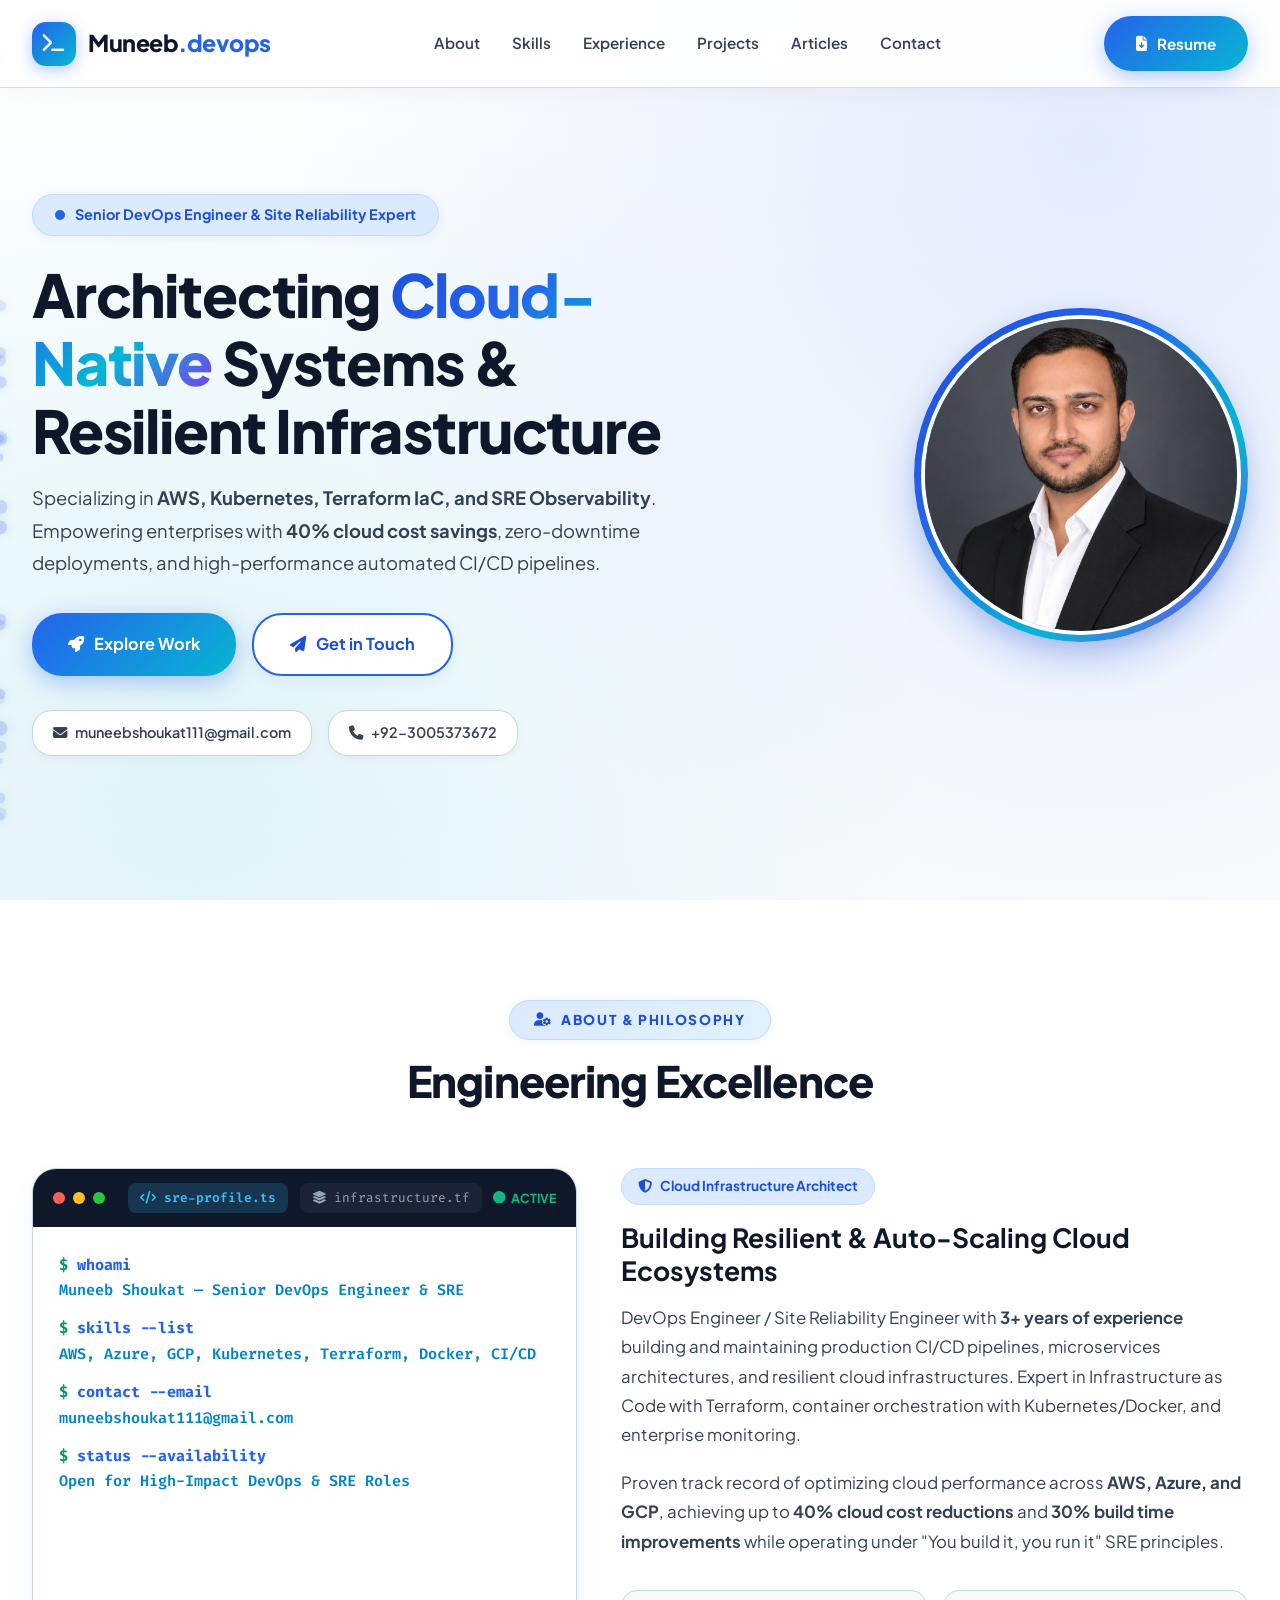
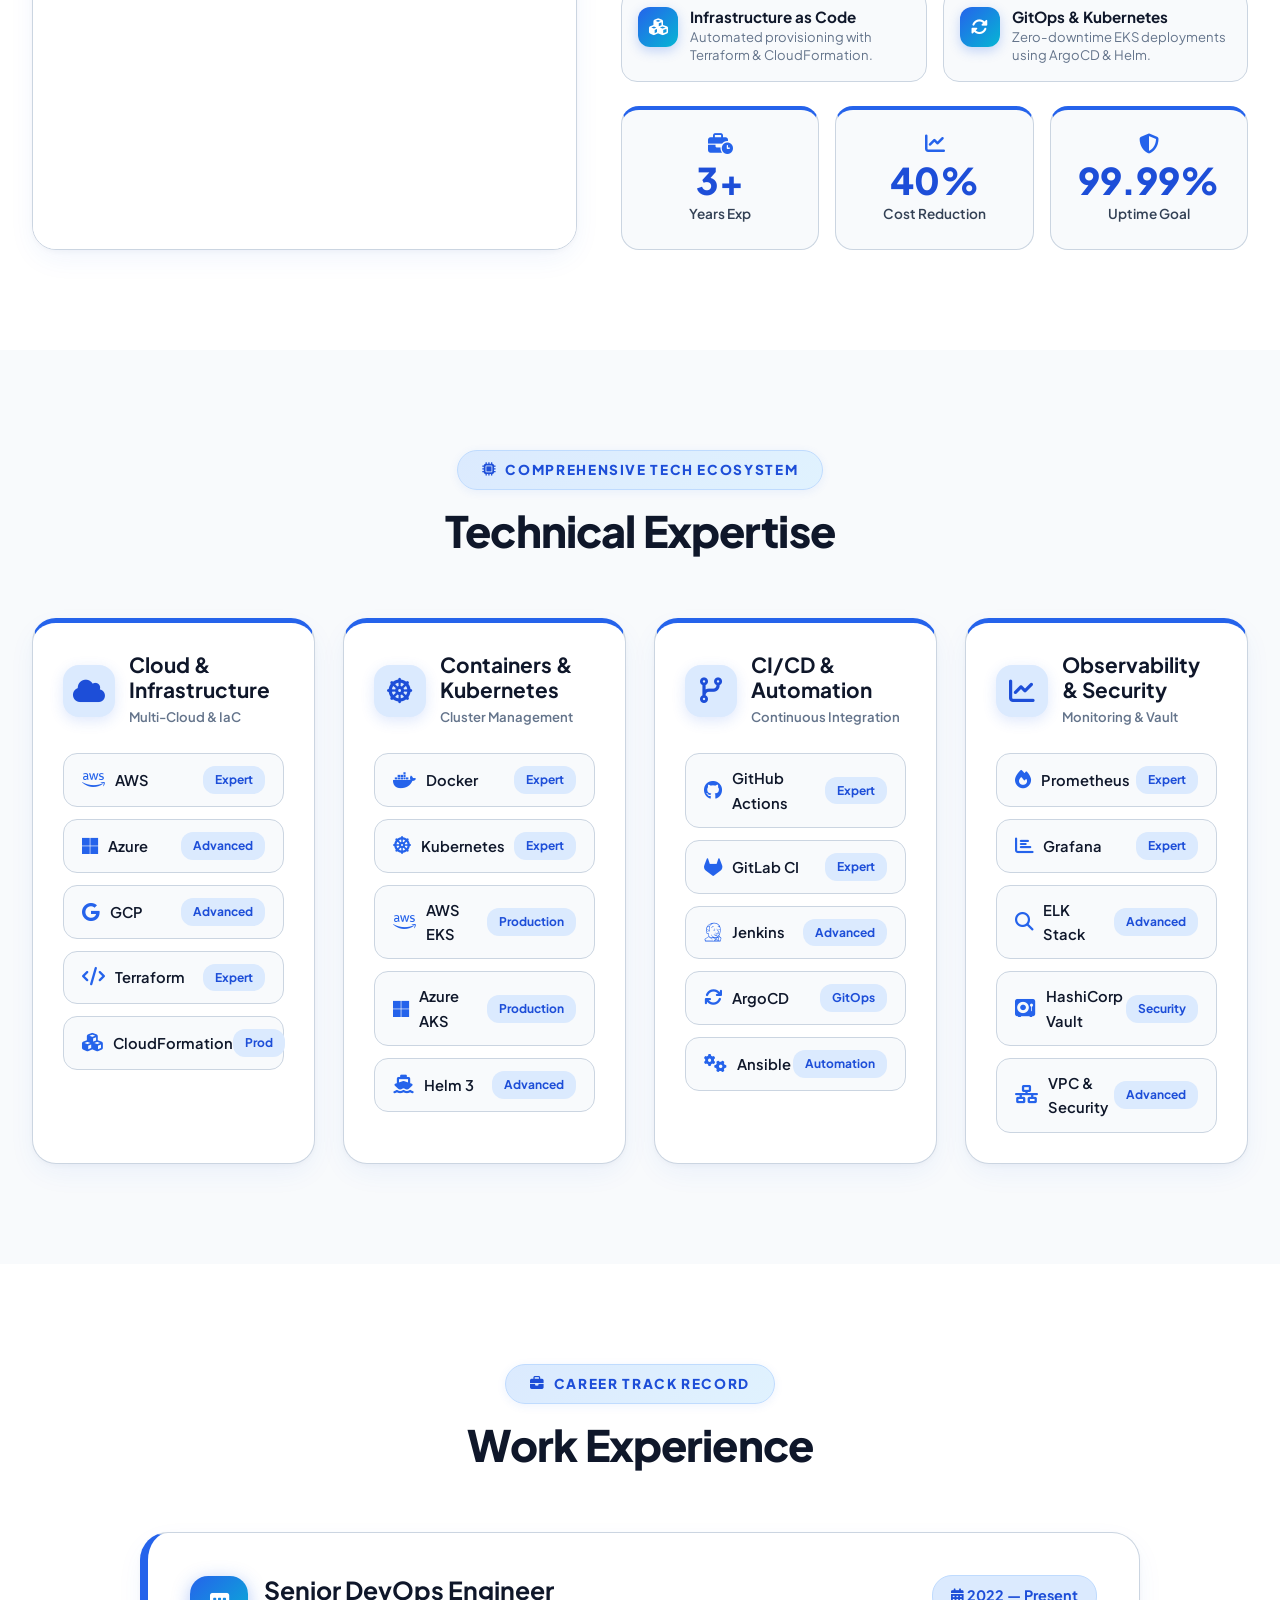
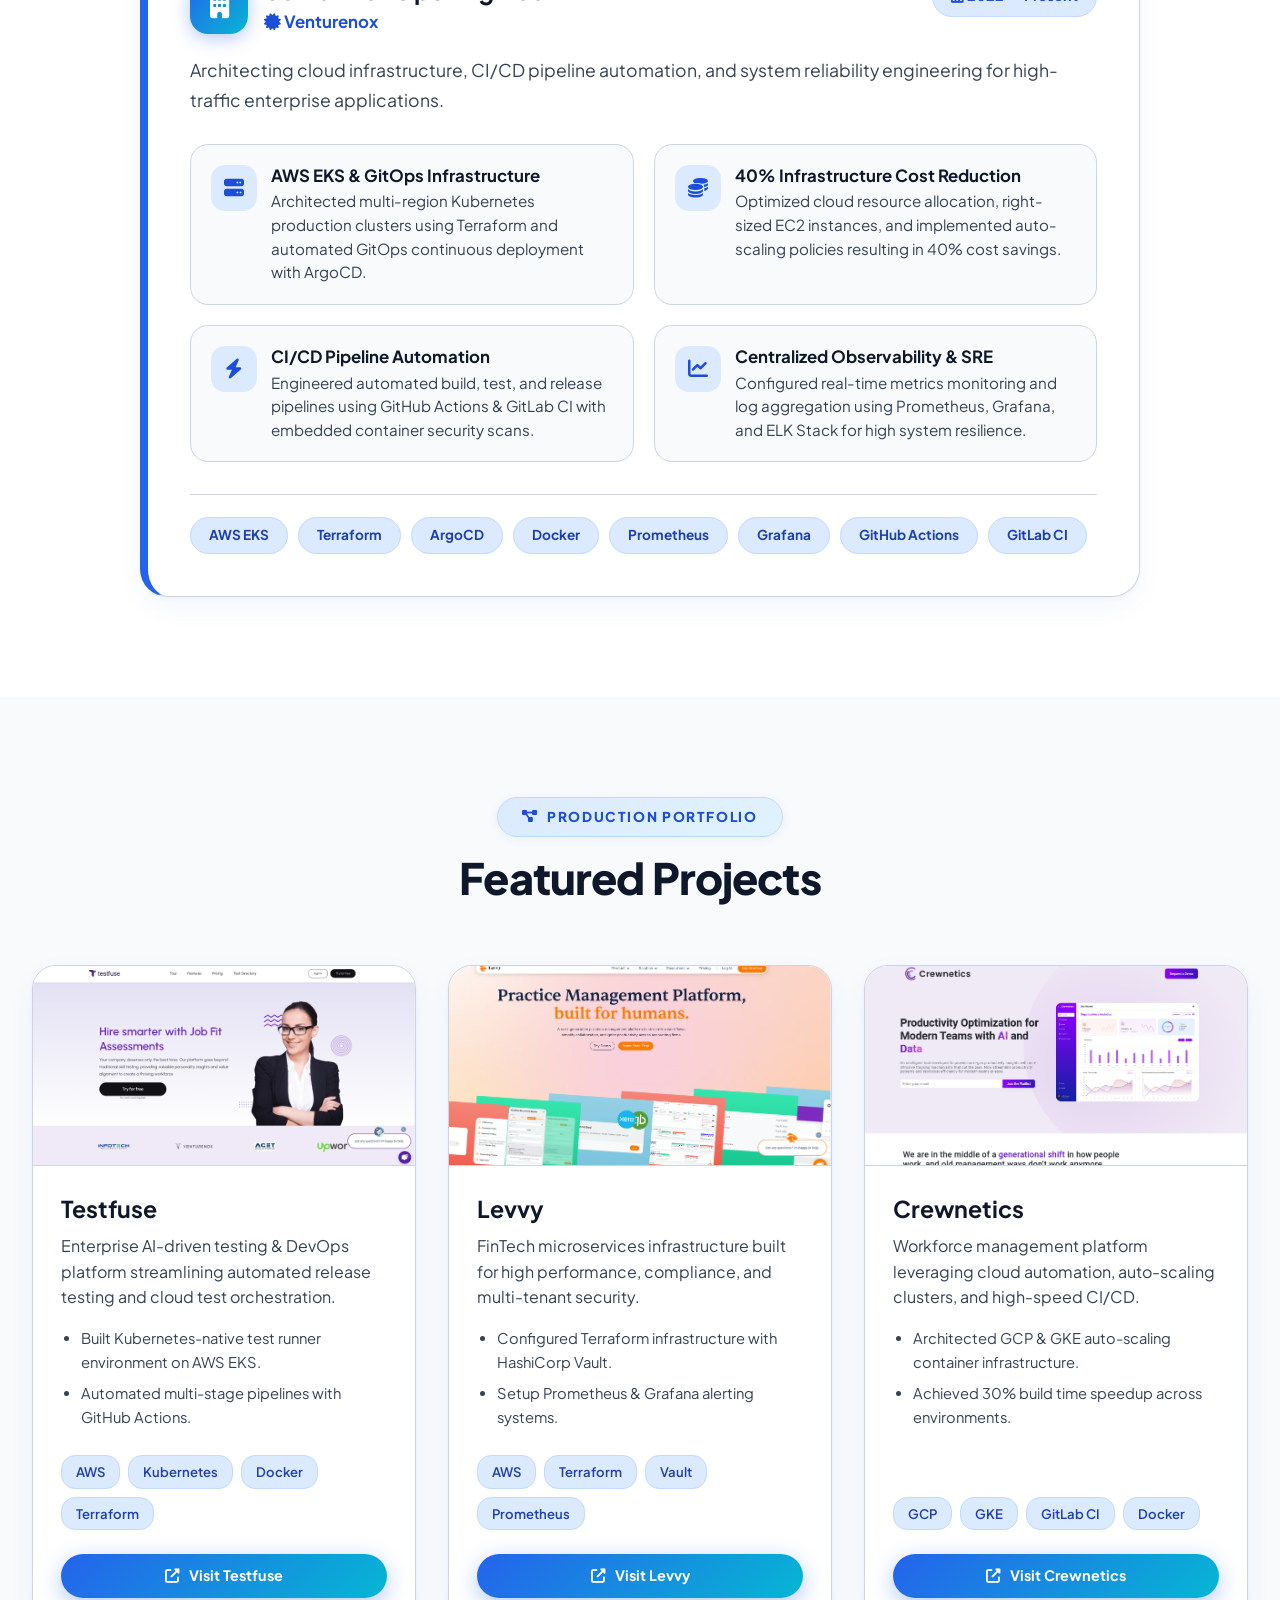
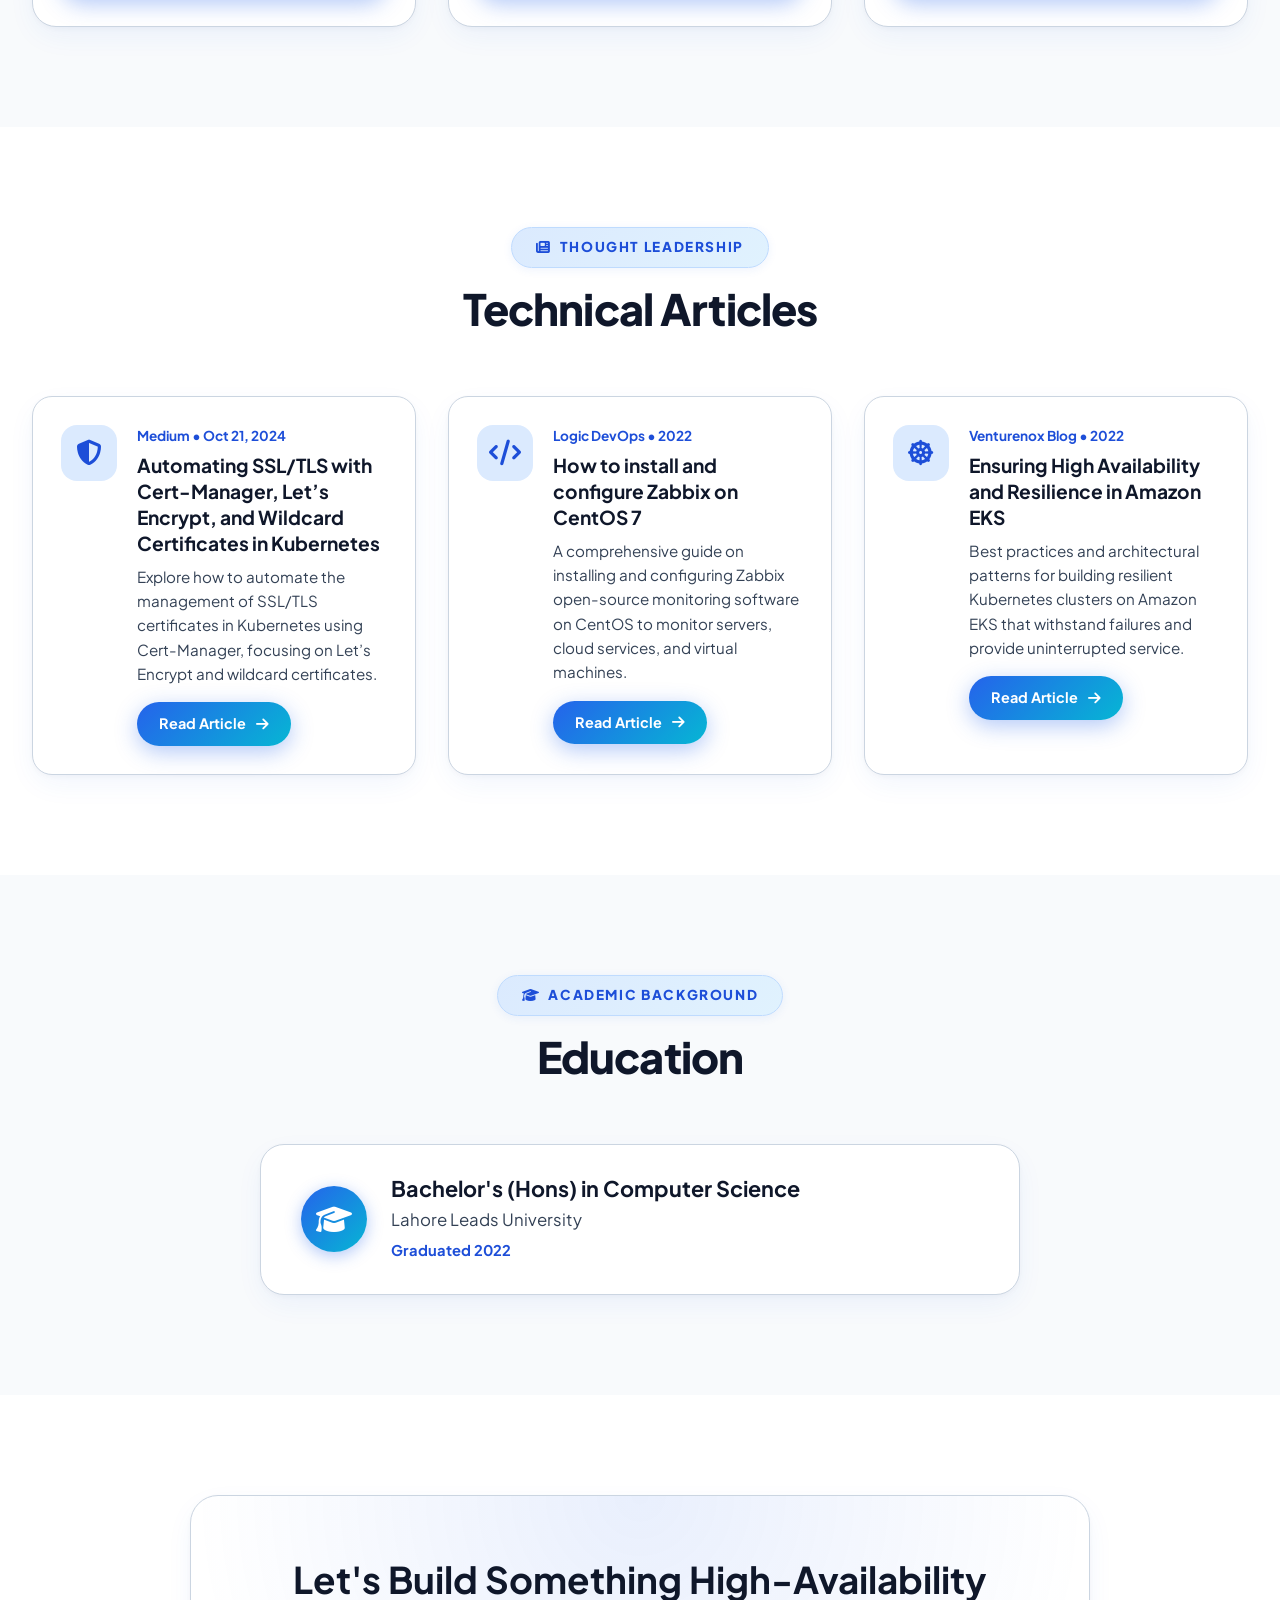
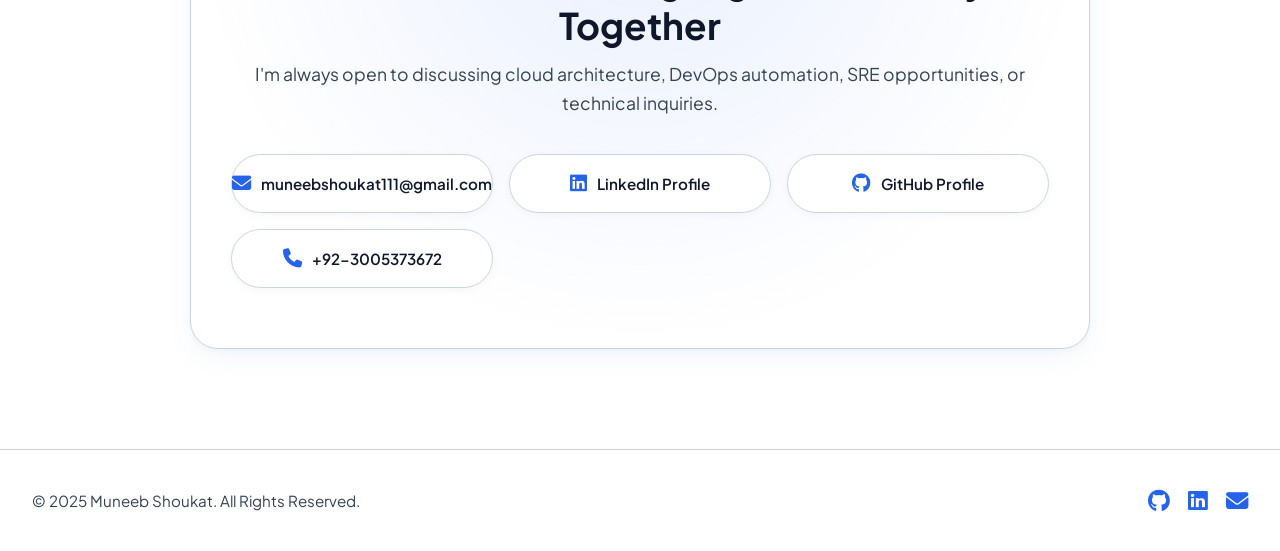
==== commit 251f78b3: "World-class portfolio design overhaul: Modern light theme with ambient glow mesh, interactive consol" ====
--- a/index.html
+++ b/index.html
@@ -3,25 +3,28 @@
 <head>
   <meta charset="UTF-8" />
   <meta name="viewport" content="width=device-width, initial-scale=1.0" />
-  <title>Muneeb Shoukat - DevOps Engineer & SRE</title>
+  <title>Muneeb Shoukat | Senior DevOps Engineer & SRE</title>
   <link rel="icon" href="images/profile.jpeg" type="image/png" />
 
-  <!-- Fonts & Icons -->
+  <!-- Google Fonts & Font Awesome Icons -->
   <link href="https://fonts.googleapis.com/css2?family=Plus+Jakarta+Sans:wght@300;400;500;600;700;800&family=Fira+Code:wght@400;500;600&display=swap" rel="stylesheet" />
   <link rel="stylesheet" href="https://cdnjs.cloudflare.com/ajax/libs/font-awesome/6.4.0/css/all.min.css" />
-  <link href="https://fonts.googleapis.com/icon?family=Material+Icons" rel="stylesheet" />
-
-  <!-- Custom Styles -->
+
+  <!-- Custom Stylesheet -->
   <link rel="stylesheet" href="styles.css" />
 </head>
 <body>
 
-  <!-- Navigation Bar -->
+  <!-- Ambient Glow Canvas Mesh -->
+  <div class="glow-mesh glow-1"></div>
+  <div class="glow-mesh glow-2"></div>
+
+  <!-- Floating Glass Navbar -->
   <header class="navbar">
     <div class="container navbar-container">
       <a href="#" class="logo">
         <div class="logo-icon"><i class="fas fa-terminal"></i></div>
-        <span class="logo-text">Muneeb Shoukat</span>
+        <span class="logo-text">Muneeb<span class="logo-accent">.devops</span></span>
       </a>
 
       <nav class="nav-menu">
@@ -30,14 +33,14 @@
           <li><a href="#skills" class="nav-link">Skills</a></li>
           <li><a href="#experience" class="nav-link">Experience</a></li>
           <li><a href="#projects" class="nav-link">Projects</a></li>
-          <li><a href="#tech-articles" class="nav-link">Articles</a></li>
+          <li><a href="#articles" class="nav-link">Articles</a></li>
           <li><a href="#contact" class="nav-link">Contact</a></li>
         </ul>
       </nav>
 
       <div class="nav-actions">
-        <a href="MuneebulRehman.pdf" class="btn btn-primary" download>
-          <i class="fas fa-download"></i> Resume
+        <a href="MuneebulRehman.pdf" class="btn btn-primary btn-nav" download>
+          <i class="fas fa-file-download"></i> Resume
         </a>
         <button class="burger" aria-label="Toggle navigation">
           <span></span><span></span><span></span>
@@ -46,33 +49,32 @@
     </div>
   </header>
 
-  <!-- Hero Section -->
+  <!-- World-Class Hero Section -->
   <section id="hero" class="hero-section">
     <canvas id="hero-particles"></canvas>
     <div class="container hero-container">
       
-      <!-- Hero Left Content -->
+      <!-- Hero Left Headline & Action -->
       <div class="hero-text">
-        <div class="badge-pill">
+        <div class="status-pill">
           <span class="pulse-dot"></span>
-          DevOps Engineer & Site Reliability Expert
+          Senior DevOps Engineer & Site Reliability Expert
         </div>
         
         <h1 class="hero-title">
-          <span class="typing-text"></span><br />
-          <span class="gradient-text">Cloud-Native Reality</span>
+          Architecting <span class="gradient-text">Cloud-Native</span> Systems & Resilient Infrastructure
         </h1>
         
         <p class="hero-description">
-          Architecting scalable solutions where <strong>reliability meets innovation</strong>. Embracing the philosophy of <strong>"Engineer it, Own it, Excel at it"</strong> to build robust cloud infrastructures that drive business success.
+          Specializing in <strong>AWS, Kubernetes, Terraform IaC, and SRE Observability</strong>. Empowering enterprises with <strong>40% cloud cost savings</strong>, zero-downtime deployments, and high-performance automated CI/CD pipelines.
         </p>
 
         <div class="hero-cta">
           <a href="#projects" class="btn btn-primary btn-lg">
-            <i class="fas fa-rocket"></i> Explore My Work
+            <i class="fas fa-rocket"></i> Explore Work
           </a>
           <a href="#contact" class="btn btn-secondary btn-lg">
-            <i class="fas fa-paper-plane"></i> Let's Connect
+            <i class="fas fa-paper-plane"></i> Get in Touch
           </a>
         </div>
 
@@ -86,7 +88,7 @@
         </div>
       </div>
 
-      <!-- Hero Right Clean Profile Image -->
+      <!-- Hero Right Profile Card Showcase -->
       <div class="hero-visual">
         <div class="portrait-card">
           <div class="portrait-ring">
@@ -98,16 +100,16 @@
     </div>
   </section>
 
-  <!-- ENHANCED: About Section & Interactive Console -->
+  <!-- Interactive Terminal & Bio Grid -->
   <section id="about" class="section about-section">
     <div class="container">
       <div class="section-header">
-        <span class="section-tag">BACKGROUND & PHILOSOPHY</span>
-        <h2 class="section-title">About Me</h2>
+        <span class="section-tag"><i class="fas fa-user-gear"></i> ABOUT & PHILOSOPHY</span>
+        <h2 class="section-title">Engineering Excellence</h2>
       </div>
 
       <div class="about-grid">
-        <!-- Interactive Terminal Card -->
+        <!-- Interactive Terminal Console -->
         <div class="terminal-card">
           <div class="terminal-bar">
             <div class="terminal-dots">
@@ -116,22 +118,22 @@
               <span class="dot dot-green"></span>
             </div>
             <div class="terminal-tabs">
-              <span class="tab active"><i class="fas fa-code"></i> devops-profile.ts</span>
-              <span class="tab"><i class="fas fa-server"></i> metrics.json</span>
-            </div>
-            <span class="status-online"><i class="fas fa-circle"></i> ONLINE</span>
+              <span class="tab active"><i class="fas fa-code"></i> sre-profile.ts</span>
+              <span class="tab"><i class="fas fa-layer-group"></i> infrastructure.tf</span>
+            </div>
+            <span class="status-online"><i class="fas fa-circle"></i> ACTIVE</span>
           </div>
           <div class="terminal-body">
             <div class="terminal-content"></div>
           </div>
         </div>
 
-        <!-- Enhanced Bio & Pillars Card -->
+        <!-- Bio & Pillars Card -->
         <div class="bio-card">
           <div class="bio-header-badge">
-            <i class="fas fa-award"></i> Senior DevOps & SRE Specialist
-          </div>
-          <h3>Architecting High-Availability Cloud Ecosystems</h3>
+            <i class="fas fa-shield-halved"></i> Cloud Infrastructure Architect
+          </div>
+          <h3>Building Resilient & Auto-Scaling Cloud Ecosystems</h3>
           <p>
             DevOps Engineer / Site Reliability Engineer with <strong>3+ years of experience</strong> building and maintaining production CI/CD pipelines, microservices architectures, and resilient cloud infrastructures. Expert in Infrastructure as Code with Terraform, container orchestration with Kubernetes/Docker, and enterprise monitoring.
           </p>
@@ -139,35 +141,35 @@
             Proven track record of optimizing cloud performance across <strong>AWS, Azure, and GCP</strong>, achieving up to <strong>40% cloud cost reductions</strong> and <strong>30% build time improvements</strong> while operating under "You build it, you run it" SRE principles.
           </p>
 
-          <!-- Core Pillars -->
+          <!-- Core Pillars Grid -->
           <div class="bio-pillars">
             <div class="pillar-item">
               <div class="pillar-icon"><i class="fas fa-cubes"></i></div>
               <div>
                 <h4>Infrastructure as Code</h4>
-                <p>Automated cloud provisioning with Terraform & CloudFormation.</p>
+                <p>Automated provisioning with Terraform & CloudFormation.</p>
               </div>
             </div>
             <div class="pillar-item">
               <div class="pillar-icon"><i class="fas fa-sync-alt"></i></div>
               <div>
-                <h4>GitOps & Orchestration</h4>
-                <p>Zero-downtime Kubernetes deployments using ArgoCD & EKS.</p>
-              </div>
-            </div>
-          </div>
-
-          <!-- Highlight Statistics Row -->
+                <h4>GitOps & Kubernetes</h4>
+                <p>Zero-downtime EKS deployments using ArgoCD & Helm.</p>
+              </div>
+            </div>
+          </div>
+
+          <!-- Highlight Metric Counters -->
           <div class="stats-row">
             <div class="stat-box">
               <i class="fas fa-business-time stat-icon"></i>
               <span class="stat-num">3+</span>
-              <span class="stat-label">Years Experience</span>
+              <span class="stat-label">Years Exp</span>
             </div>
             <div class="stat-box">
               <i class="fas fa-chart-line stat-icon"></i>
               <span class="stat-num">40%</span>
-              <span class="stat-label">Cloud Cost Saved</span>
+              <span class="stat-label">Cost Reduction</span>
             </div>
             <div class="stat-box">
               <i class="fas fa-shield-alt stat-icon"></i>
@@ -181,16 +183,16 @@
     </div>
   </section>
 
-  <!-- ENHANCED: Technical Expertise Section -->
+  <!-- Technical Stack Ecosystem -->
   <section id="skills" class="section skills-section">
     <div class="container">
       <div class="section-header">
-        <span class="section-tag">COMPREHENSIVE TECH STACK</span>
+        <span class="section-tag"><i class="fas fa-microchip"></i> COMPREHENSIVE TECH ECOSYSTEM</span>
         <h2 class="section-title">Technical Expertise</h2>
       </div>
 
       <div class="skills-grid">
-        <!-- Category 1: Cloud Platforms & IaC -->
+        <!-- Cloud Platforms & IaC -->
         <div class="skill-card">
           <div class="skill-card-top">
             <div class="skill-icon-badge"><i class="fas fa-cloud"></i></div>
@@ -208,12 +210,12 @@
           </div>
         </div>
 
-        <!-- Category 2: Containers & Kubernetes -->
+        <!-- Containers & Orchestration -->
         <div class="skill-card">
           <div class="skill-card-top">
             <div class="skill-icon-badge"><i class="fas fa-dharmachakra"></i></div>
             <div>
-              <h3>Containers & Orchestration</h3>
+              <h3>Containers & Kubernetes</h3>
               <span class="skill-sub">Cluster Management</span>
             </div>
           </div>
@@ -226,7 +228,7 @@
           </div>
         </div>
 
-        <!-- Category 3: CI/CD Pipelines & Automation -->
+        <!-- CI/CD Pipelines & Automation -->
         <div class="skill-card">
           <div class="skill-card-top">
             <div class="skill-icon-badge"><i class="fas fa-code-branch"></i></div>
@@ -244,7 +246,7 @@
           </div>
         </div>
 
-        <!-- Category 4: Observability & Security -->
+        <!-- Observability & Security -->
         <div class="skill-card">
           <div class="skill-card-top">
             <div class="skill-icon-badge"><i class="fas fa-chart-line"></i></div>
@@ -265,11 +267,11 @@
     </div>
   </section>
 
-  <!-- ENHANCED: Work Experience Showcase -->
+  <!-- Work Experience Showcase -->
   <section id="experience" class="section experience-section">
     <div class="container">
       <div class="section-header">
-        <span class="section-tag">PROVEN TRACK RECORD</span>
+        <span class="section-tag"><i class="fas fa-briefcase"></i> CAREER TRACK RECORD</span>
         <h2 class="section-title">Work Experience</h2>
       </div>
 
@@ -281,7 +283,7 @@
               <div class="company-logo-badge"><i class="fas fa-building"></i></div>
               <div>
                 <h3>Senior DevOps Engineer</h3>
-                <span class="company-name"><i class="fas fa-briefcase"></i> Venturenox</span>
+                <span class="company-name"><i class="fas fa-certificate"></i> Venturenox</span>
               </div>
             </div>
             <div class="company-meta">
@@ -291,7 +293,7 @@
 
           <!-- Description -->
           <p class="experience-summary">
-            Leading cloud infrastructure architecture, CI/CD pipeline automation, and system reliability engineering across enterprise client projects.
+            Architecting cloud infrastructure, CI/CD pipeline automation, and system reliability engineering for high-traffic enterprise applications.
           </p>
 
           <!-- Core Achievements Grid -->
@@ -329,7 +331,7 @@
             </div>
           </div>
 
-          <!-- Tech Stack Tags Bar -->
+          <!-- Tech Stack Bar -->
           <div class="experience-tech-bar">
             <span class="tech-pill">AWS EKS</span>
             <span class="tech-pill">Terraform</span>
@@ -345,11 +347,11 @@
     </div>
   </section>
 
-  <!-- Featured Projects Section -->
+  <!-- Bento Grid Projects Section -->
   <section id="projects" class="section projects-section">
     <div class="container">
       <div class="section-header">
-        <span class="section-tag">PORTFOLIO</span>
+        <span class="section-tag"><i class="fas fa-diagram-project"></i> PRODUCTION PORTFOLIO</span>
         <h2 class="section-title">Featured Projects</h2>
       </div>
 
@@ -423,10 +425,10 @@
   </section>
 
   <!-- Technical Articles Section -->
-  <section id="tech-articles" class="section articles-section">
+  <section id="articles" class="section articles-section">
     <div class="container">
       <div class="section-header">
-        <span class="section-tag">PUBLICATIONS</span>
+        <span class="section-tag"><i class="fas fa-newspaper"></i> THOUGHT LEADERSHIP</span>
         <h2 class="section-title">Technical Articles</h2>
       </div>
 
@@ -474,7 +476,7 @@
   <section id="education" class="section education-section">
     <div class="container">
       <div class="section-header">
-        <span class="section-tag">ACADEMICS</span>
+        <span class="section-tag"><i class="fas fa-graduation-cap"></i> ACADEMIC BACKGROUND</span>
         <h2 class="section-title">Education</h2>
       </div>
 
@@ -491,12 +493,12 @@
     </div>
   </section>
 
-  <!-- Contact & Footer Section -->
+  <!-- Contact & Floating Footer -->
   <section id="contact" class="section contact-section">
     <div class="container">
       <div class="contact-box">
-        <h2>Get In Touch</h2>
-        <p>Let's connect! I'm always open to new opportunities, collaborations, and interesting conversations.</p>
+        <h2>Let's Build Something High-Availability Together</h2>
+        <p>I'm always open to discussing cloud architecture, DevOps automation, SRE opportunities, or technical inquiries.</p>
 
         <div class="contact-links-grid">
           <a href="mailto:muneebshoukat111@gmail.com" class="contact-pill" target="_blank">
--- a/styles.css
+++ b/styles.css
@@ -1,39 +1,38 @@
 /* ==========================================================
-   MUNEEB SHOUKAT - VIBRANT ULTRAMARINE & CYAN LIGHT SYSTEM
+   MUNEEB SHOUKAT - WORLD-CLASS MODERN LIGHT DESIGN SYSTEM
    ========================================================== */
 
 @import url('https://fonts.googleapis.com/css2?family=Plus+Jakarta+Sans:wght@300;400;500;600;700;800&family=Fira+Code:wght@400;500;600&display=swap');
 
 :root {
-  --primary-color: #3b82f6;        /* Bright Electric Ultramarine */
+  --primary-color: #2563eb;        /* Vibrant Cobalt Blue */
   --primary-dark: #1d4ed8;         /* Deep Rich Blue */
   --primary-light: #60a5fa;        /* Soft Blue */
 
-  --secondary-color: #06b6d4;      /* Electric Cyan */
-  --accent-color: #8b5cf6;         /* Bright Violet Accent */
-  --accent-rose: #f43f5e;          /* Energetic Rose */
-
-  --text-primary: #0f172a;         /* Deep Slate-900 typography */
-  --text-secondary: #334155;       /* Slate-700 readable text */
+  --secondary-color: #06b6d4;      /* Luminous Cyan */
+  --accent-violet: #7c3aed;        /* Electric Violet */
+  --accent-rose: #f43f5e;          /* Vibrant Rose Accent */
+
+  --text-primary: #0f172a;         /* Deep Slate-900 contrast text */
+  --text-secondary: #334155;       /* Slate-700 body copy */
   --text-light: #64748b;           /* Slate-500 muted text */
 
-  --background-default: #f8fafc;   /* Ultra-clean slate light canvas */
-  --background-paper: #ffffff;     /* Pure white elevated cards */
-  --border-color: #e2e8f0;         /* Soft outline border */
+  --background-default: #f8fafc;   /* Pristine Slate Canvas */
+  --background-paper: #ffffff;     /* Elevated pure white card */
+  --border-color: #cbd5e1;         /* Soft outline border */
 
   --border-radius: 20px;
-  --transition: all 0.3s cubic-bezier(0.4, 0, 0.2, 1);
+  --transition: all 0.35s cubic-bezier(0.16, 1, 0.3, 1);
 
   --card-shadow: 0 10px 30px -5px rgba(37, 99, 235, 0.08), 0 2px 6px -1px rgba(15, 23, 42, 0.04);
-  --card-shadow-hover: 0 20px 45px -5px rgba(37, 99, 235, 0.18), 0 8px 20px -2px rgba(15, 23, 42, 0.08);
+  --card-shadow-hover: 0 22px 50px -6px rgba(37, 99, 235, 0.2), 0 8px 20px -2px rgba(15, 23, 42, 0.08);
 
   --gradient-primary: linear-gradient(135deg, #2563eb 0%, #06b6d4 100%);
-  --gradient-hero: linear-gradient(135deg, #1d4ed8 0%, #2563eb 40%, #06b6d4 75%, #8b5cf6 100%);
+  --gradient-hero: linear-gradient(135deg, #1d4ed8 0%, #2563eb 35%, #06b6d4 70%, #7c3aed 100%);
   --gradient-card: linear-gradient(135deg, #ffffff 0%, #f8fafc 100%);
-  --gradient-accent: linear-gradient(135deg, #06b6d4 0%, #3b82f6 100%);
-}
-
-/* Force Light Theme */
+}
+
+/* Force light theme */
 @media (prefers-color-scheme: dark) {
   :root {
     --background-default: #f8fafc;
@@ -63,6 +62,33 @@
   -webkit-font-smoothing: antialiased;
   -moz-osx-font-smoothing: grayscale;
   overflow-x: hidden;
+  position: relative;
+}
+
+/* Ambient Glow Mesh Background Blobs */
+.glow-mesh {
+  position: absolute;
+  border-radius: 50%;
+  filter: blur(90px);
+  z-index: 0;
+  pointer-events: none;
+  opacity: 0.45;
+}
+
+.glow-1 {
+  top: 50px;
+  right: -50px;
+  width: 500px;
+  height: 500px;
+  background: radial-gradient(circle, rgba(37, 99, 235, 0.25) 0%, rgba(6, 182, 212, 0) 70%);
+}
+
+.glow-2 {
+  top: 800px;
+  left: -100px;
+  width: 600px;
+  height: 600px;
+  background: radial-gradient(circle, rgba(124, 58, 237, 0.2) 0%, rgba(37, 99, 235, 0) 70%);
 }
 
 h1, h2, h3, h4, h5, h6 {
@@ -90,16 +116,18 @@
   margin: 0 auto;
   padding: 0 32px;
   width: 100%;
+  position: relative;
+  z-index: 2;
 }
 
 .section {
-  padding: 96px 0;
+  padding: 100px 0;
   position: relative;
 }
 
 .section-header {
   text-align: center;
-  margin-bottom: 56px;
+  margin-bottom: 60px;
 }
 
 .section-tag {
@@ -108,19 +136,19 @@
   gap: 8px;
   font-size: 0.85rem;
   font-weight: 800;
-  letter-spacing: 0.1em;
+  letter-spacing: 0.12em;
   color: #1d4ed8;
   text-transform: uppercase;
   background: linear-gradient(135deg, #dbeafe 0%, #e0f2fe 100%);
   border: 1px solid #bfdbfe;
-  padding: 8px 22px;
+  padding: 8px 24px;
   border-radius: 30px;
   margin-bottom: 14px;
   box-shadow: 0 2px 10px rgba(37, 99, 235, 0.08);
 }
 
 .section-title {
-  font-size: 2.6rem;
+  font-size: 2.7rem;
   font-weight: 800;
   color: var(--text-primary);
   letter-spacing: -0.02em;
@@ -134,13 +162,17 @@
   color: transparent;
 }
 
-/* Buttons & Interactive Elements */
+.logo-accent {
+  color: var(--primary-color);
+}
+
+/* Buttons */
 .btn {
   display: inline-flex;
   align-items: center;
   justify-content: center;
   gap: 10px;
-  padding: 15px 30px;
+  padding: 15px 32px;
   border-radius: 30px;
   font-weight: 700;
   font-size: 0.95rem;
@@ -158,8 +190,8 @@
 
 .btn-primary:hover {
   background: var(--gradient-hero);
-  transform: translateY(-3px);
-  box-shadow: 0 10px 30px rgba(37, 99, 235, 0.45);
+  transform: translateY(-3px) scale(1.02);
+  box-shadow: 0 10px 32px rgba(37, 99, 235, 0.45);
 }
 
 .btn-secondary {
@@ -171,7 +203,7 @@
 
 .btn-secondary:hover {
   background: #eff6ff;
-  transform: translateY(-3px);
+  transform: translateY(-3px) scale(1.02);
   border-color: var(--primary-dark);
 }
 
@@ -185,16 +217,16 @@
   font-size: 1.02rem;
 }
 
-/* Glass Header Navbar */
+/* Floating Glass Header */
 .navbar {
   position: fixed;
   top: 0;
   left: 0;
   width: 100%;
-  background-color: rgba(255, 255, 255, 0.94);
-  backdrop-filter: blur(16px);
-  border-bottom: 1px solid rgba(226, 232, 240, 0.9);
-  box-shadow: 0 4px 25px rgba(15, 23, 42, 0.04);
+  background-color: rgba(255, 255, 255, 0.92);
+  backdrop-filter: blur(18px);
+  border-bottom: 1px solid rgba(203, 213, 225, 0.8);
+  box-shadow: 0 4px 30px rgba(15, 23, 42, 0.04);
   z-index: 1100;
   padding: 16px 0;
   transition: var(--transition);
@@ -224,6 +256,11 @@
   color: #ffffff;
   font-size: 1.2rem;
   box-shadow: 0 4px 16px rgba(37, 99, 235, 0.35);
+  transition: transform 0.3s ease;
+}
+
+.logo:hover .logo-icon {
+  transform: rotate(-8deg) scale(1.08);
 }
 
 .logo-text {
@@ -245,10 +282,30 @@
   font-size: 0.95rem;
   padding: 8px 0;
   transition: var(--transition);
+  position: relative;
+}
+
+.nav-links li a::after {
+  content: "";
+  position: absolute;
+  bottom: 0;
+  left: 0;
+  width: 100%;
+  height: 2px;
+  background: var(--gradient-primary);
+  transform: scaleX(0);
+  transform-origin: right;
+  transition: transform 0.3s ease;
+  border-radius: 2px;
 }
 
 .nav-links li a:hover {
   color: var(--primary-dark);
+}
+
+.nav-links li a:hover::after {
+  transform: scaleX(1);
+  transform-origin: left;
 }
 
 .nav-actions {
@@ -273,13 +330,13 @@
   border-radius: 3px;
 }
 
-/* Vibrant Hero Section */
+/* World-Class Hero Section */
 .hero-section {
   min-height: 100vh;
   display: flex;
   align-items: center;
-  background: radial-gradient(circle at 85% 15%, rgba(37, 99, 235, 0.14) 0%, transparent 60%),
-              radial-gradient(circle at 15% 85%, rgba(6, 182, 212, 0.12) 0%, transparent 55%),
+  background: radial-gradient(circle at 85% 15%, rgba(37, 99, 235, 0.12) 0%, transparent 60%),
+              radial-gradient(circle at 15% 85%, rgba(6, 182, 212, 0.1) 0%, transparent 55%),
               linear-gradient(180deg, #ffffff 0%, #f8fafc 100%);
   padding-top: 130px;
   padding-bottom: 80px;
@@ -310,7 +367,7 @@
   max-width: 680px;
 }
 
-.badge-pill {
+.status-pill {
   display: inline-flex;
   align-items: center;
   gap: 10px;
@@ -341,7 +398,7 @@
 }
 
 .hero-title {
-  font-size: 3.6rem;
+  font-size: 3.7rem;
   font-weight: 800;
   line-height: 1.15;
   margin-bottom: 18px;
@@ -387,9 +444,10 @@
   border-color: var(--primary-color);
   color: var(--primary-dark);
   transform: translateY(-2px);
-}
-
-/* Profile Image Presentation */
+  box-shadow: var(--card-shadow);
+}
+
+/* Profile Picture Presentation */
 .hero-visual {
   flex: 0 0 auto;
   position: relative;
@@ -404,14 +462,14 @@
 
 .portrait-ring {
   padding: 7px;
-  background: linear-gradient(135deg, #1d4ed8, #2563eb, #06b6d4, #8b5cf6);
+  background: linear-gradient(135deg, #1d4ed8, #2563eb, #06b6d4, #7c3aed);
   border-radius: 50%;
   box-shadow: 0 20px 48px -8px rgba(37, 99, 235, 0.38), 0 6px 20px -2px rgba(15, 23, 42, 0.1);
-  transition: transform 0.4s ease, box-shadow 0.4s ease;
+  transition: transform 0.4s cubic-bezier(0.175, 0.885, 0.32, 1.275), box-shadow 0.4s ease;
 }
 
 .portrait-ring:hover {
-  transform: scale(1.03);
+  transform: scale(1.04);
   box-shadow: 0 24px 58px -8px rgba(37, 99, 235, 0.48);
 }
 
@@ -426,7 +484,7 @@
   display: block;
 }
 
-/* About & Live Terminal */
+/* About & Live Terminal Console */
 .about-section {
   background: #ffffff;
 }
@@ -457,7 +515,6 @@
 }
 
 .terminal-dots { display: flex; gap: 8px; }
-
 .dot { width: 12px; height: 12px; border-radius: 50%; }
 .dot-red { background: #ff5f56; }
 .dot-yellow { background: #ffbd2e; }
@@ -557,6 +614,13 @@
   border: 1px solid var(--border-color);
   padding: 16px;
   border-radius: 16px;
+  transition: var(--transition);
+}
+
+.pillar-item:hover {
+  background: #ffffff;
+  border-color: var(--primary-color);
+  box-shadow: var(--card-shadow);
 }
 
 .pillar-icon {
@@ -628,7 +692,7 @@
   color: var(--text-secondary);
 }
 
-/* Technical Expertise */
+/* Technical Stack Ecosystem */
 .skills-section {
   background-color: var(--background-default);
 }
@@ -1165,7 +1229,7 @@
   transform: translateY(-2px);
 }
 
-/* Responsive Rules */
+/* Responsive */
 @media screen and (max-width: 1024px) {
   .hero-container {
     flex-direction: column-reverse;
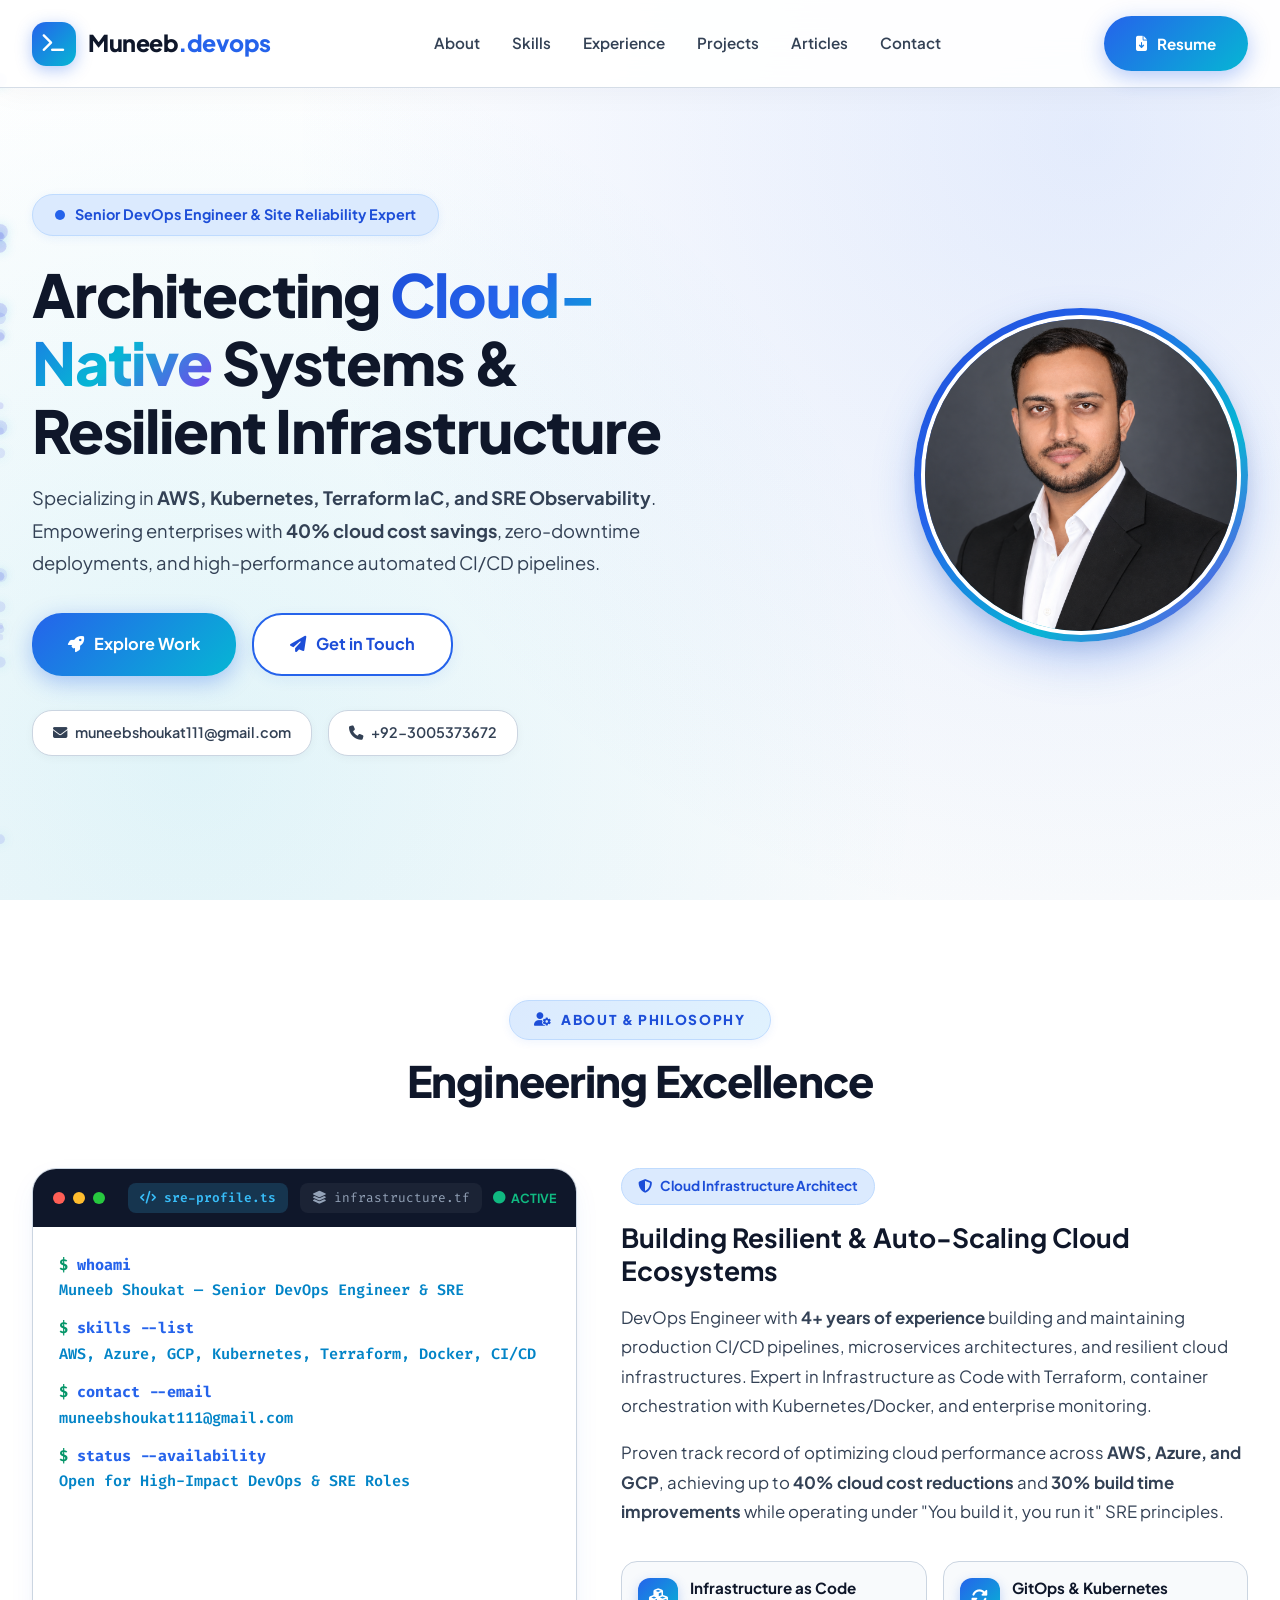
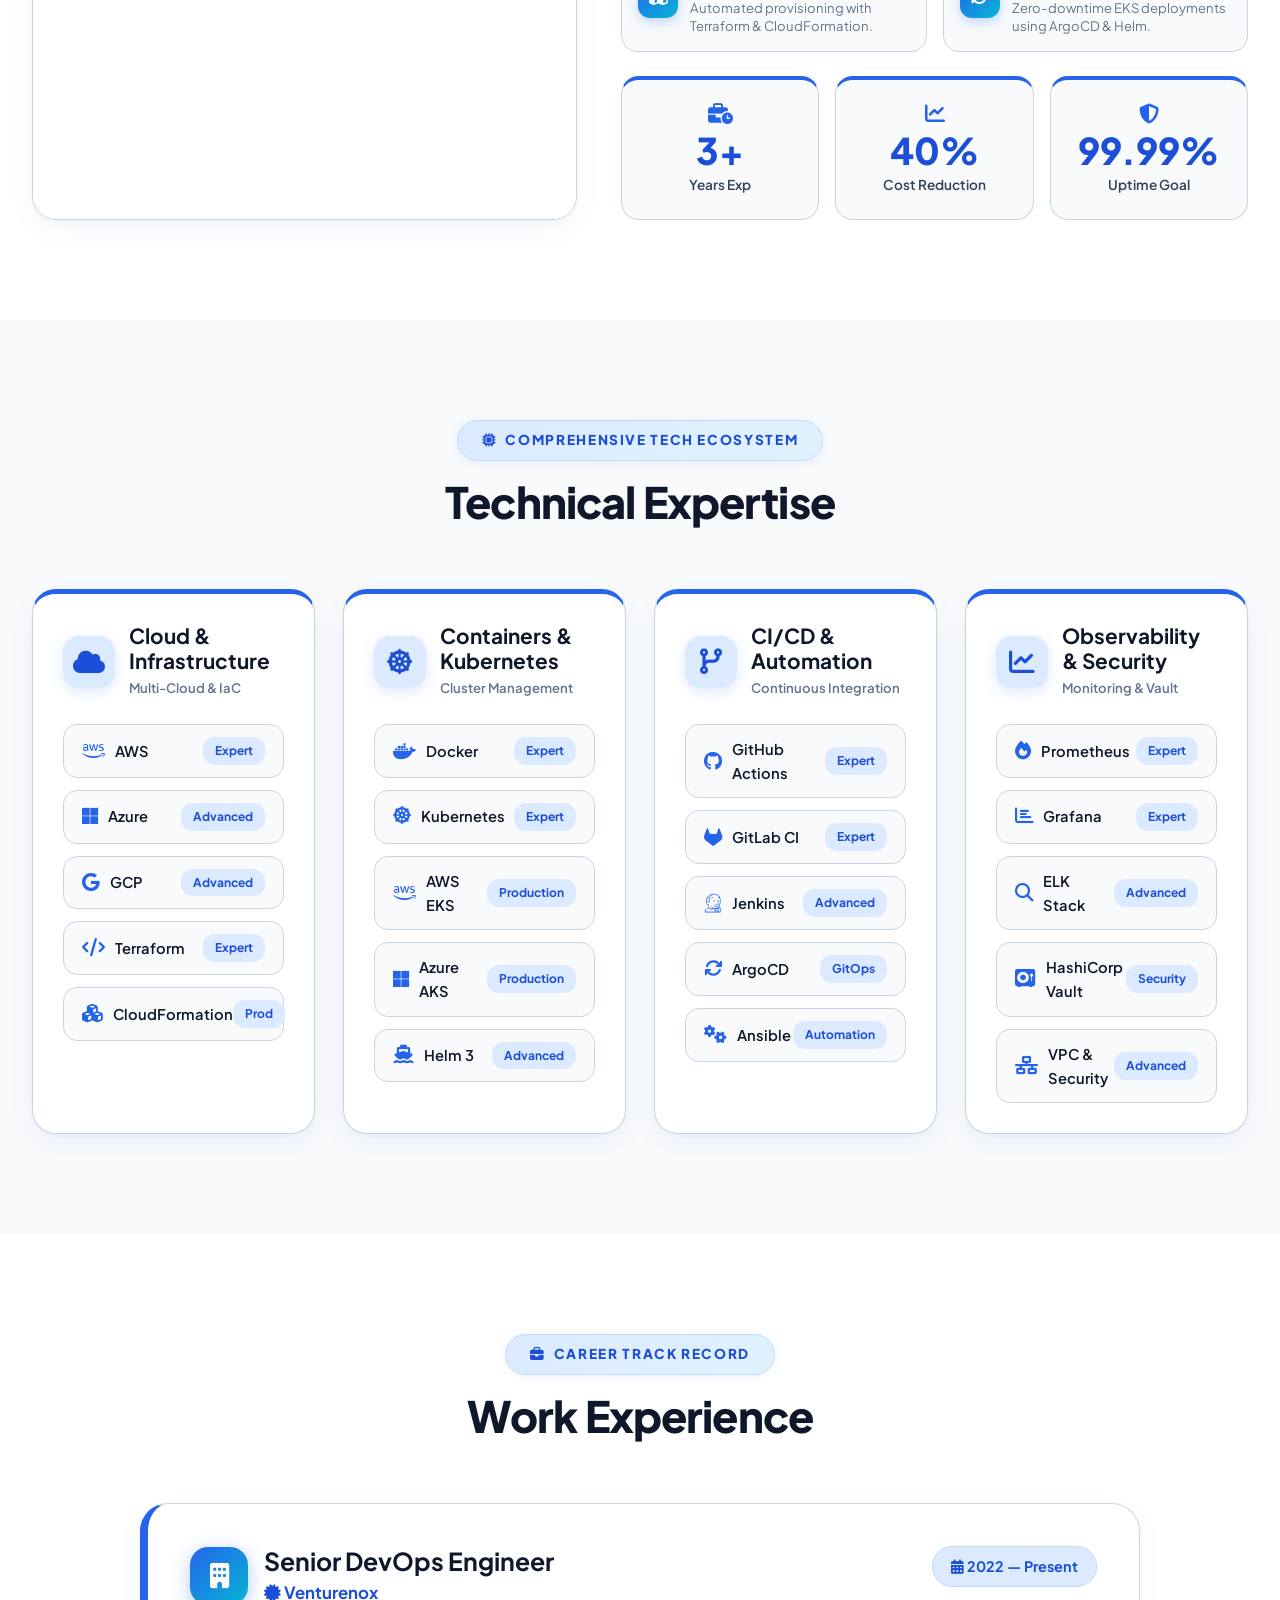
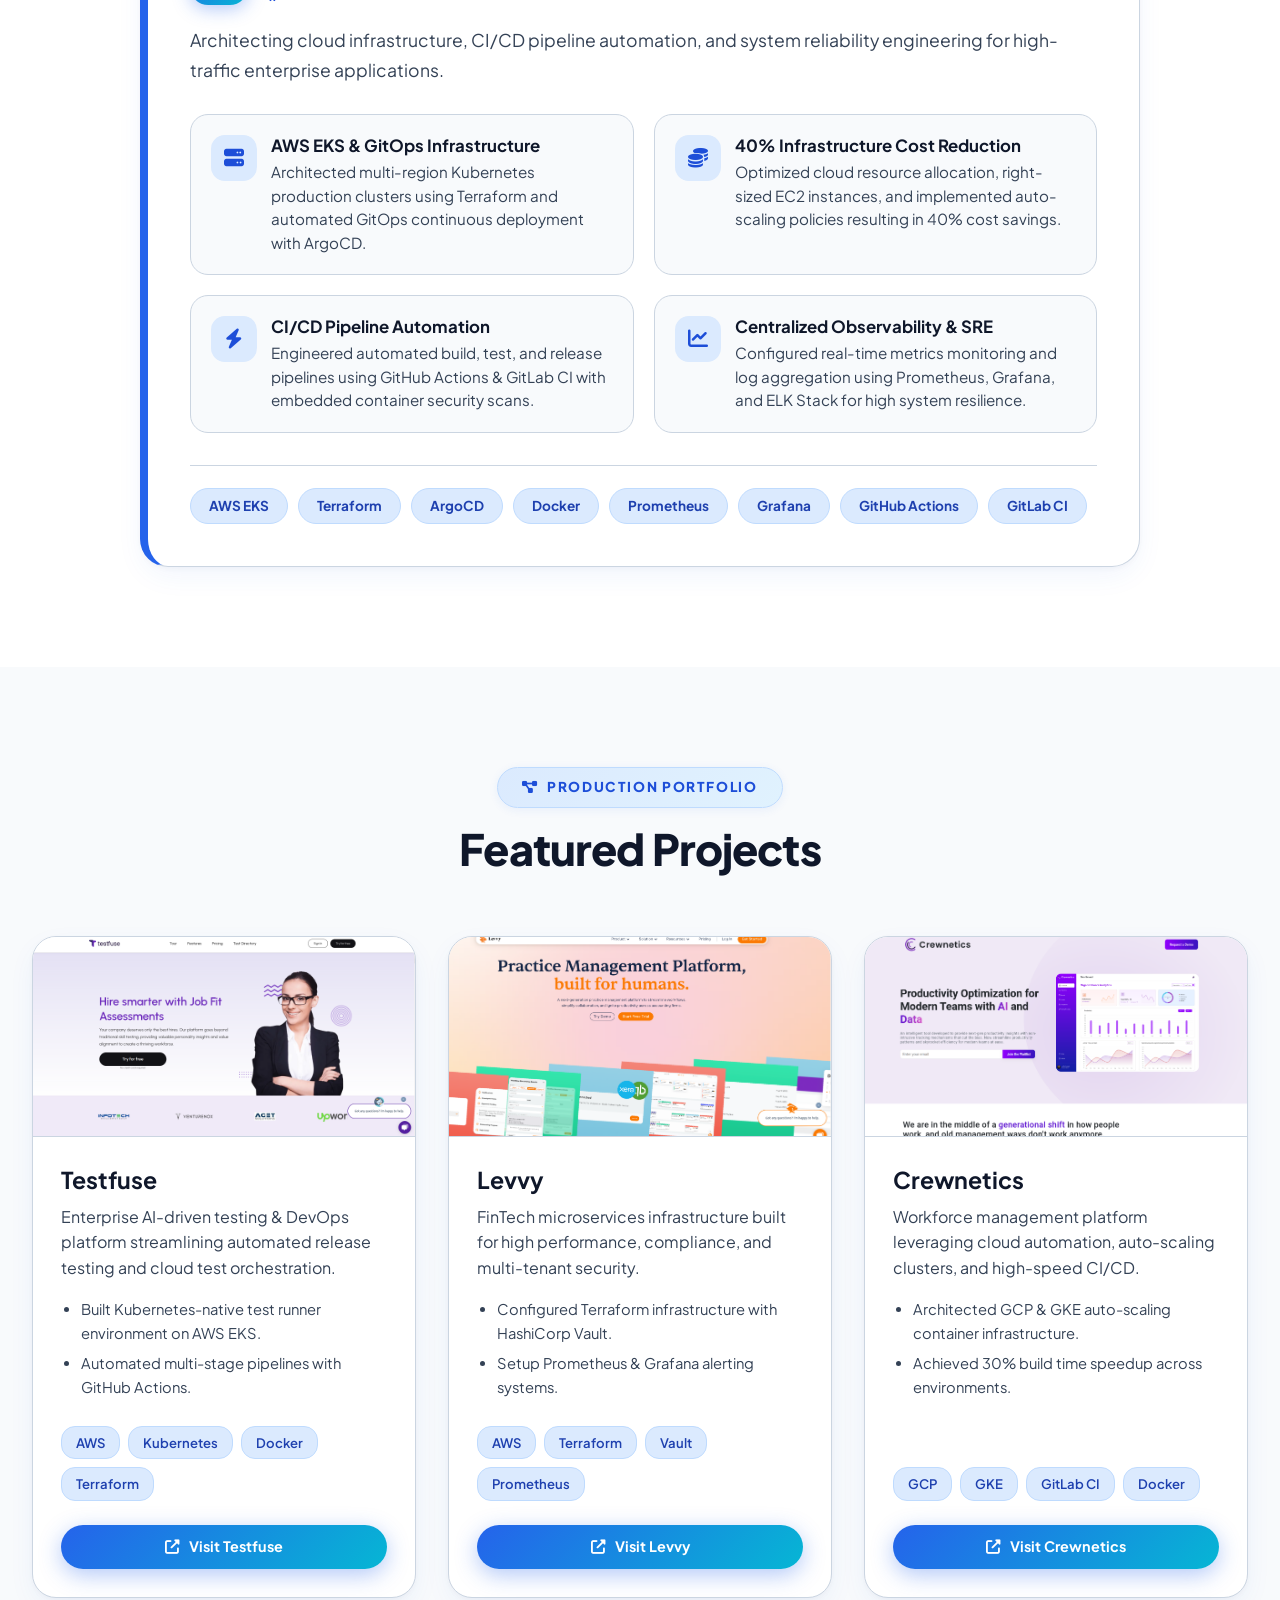
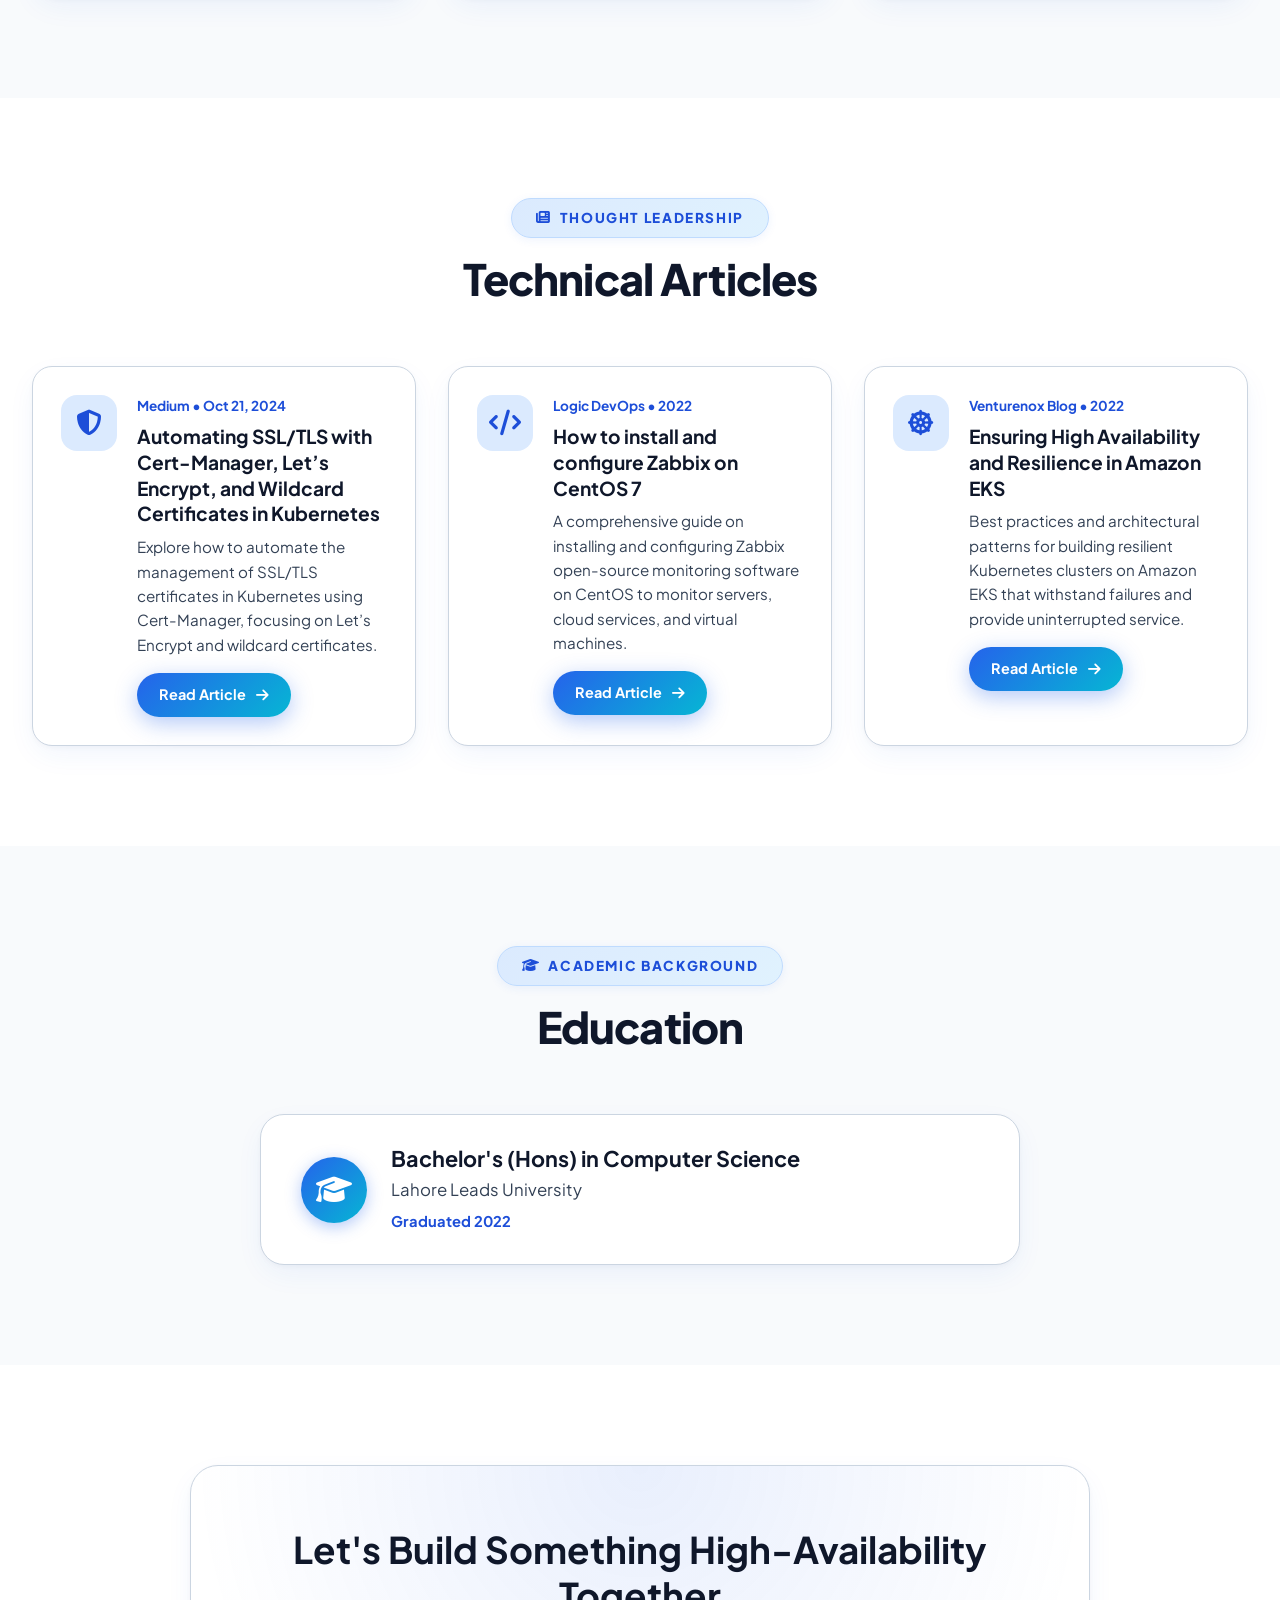
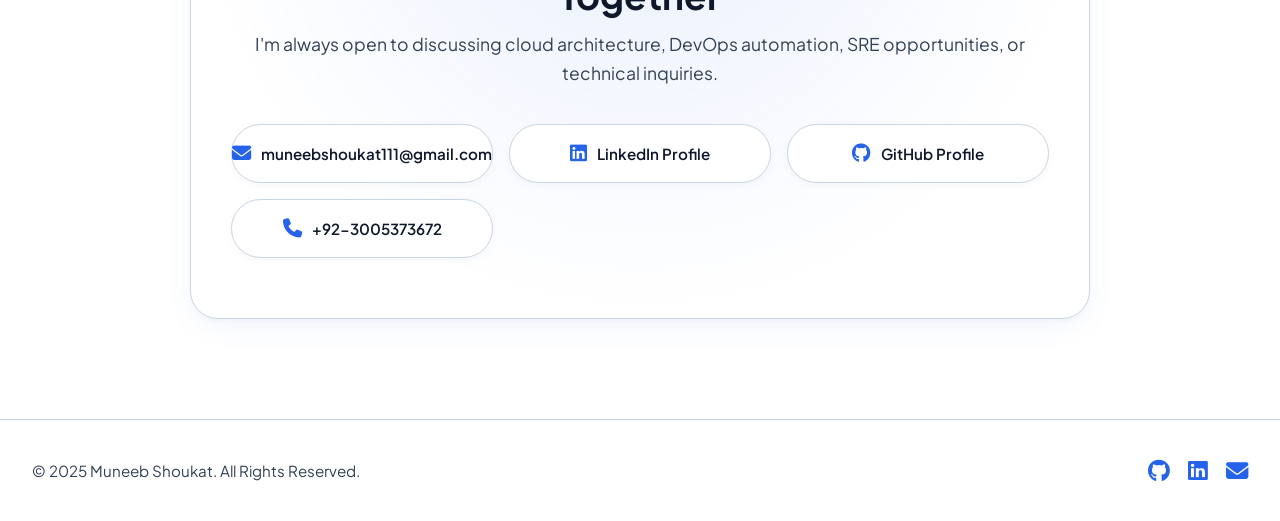
==== commit ac8e1dc3: "update" ====
--- a/index.html
+++ b/index.html
@@ -1,5 +1,6 @@
 <!DOCTYPE html>
 <html lang="en">
+
 <head>
   <meta charset="UTF-8" />
   <meta name="viewport" content="width=device-width, initial-scale=1.0" />
@@ -7,12 +8,15 @@
   <link rel="icon" href="images/profile.jpeg" type="image/png" />
 
   <!-- Google Fonts & Font Awesome Icons -->
-  <link href="https://fonts.googleapis.com/css2?family=Plus+Jakarta+Sans:wght@300;400;500;600;700;800&family=Fira+Code:wght@400;500;600&display=swap" rel="stylesheet" />
+  <link
+    href="https://fonts.googleapis.com/css2?family=Plus+Jakarta+Sans:wght@300;400;500;600;700;800&family=Fira+Code:wght@400;500;600&display=swap"
+    rel="stylesheet" />
   <link rel="stylesheet" href="https://cdnjs.cloudflare.com/ajax/libs/font-awesome/6.4.0/css/all.min.css" />
 
   <!-- Custom Stylesheet -->
   <link rel="stylesheet" href="styles.css" />
 </head>
+
 <body>
 
   <!-- Ambient Glow Canvas Mesh -->
@@ -53,20 +57,22 @@
   <section id="hero" class="hero-section">
     <canvas id="hero-particles"></canvas>
     <div class="container hero-container">
-      
+
       <!-- Hero Left Headline & Action -->
       <div class="hero-text">
         <div class="status-pill">
           <span class="pulse-dot"></span>
           Senior DevOps Engineer & Site Reliability Expert
         </div>
-        
+
         <h1 class="hero-title">
           Architecting <span class="gradient-text">Cloud-Native</span> Systems & Resilient Infrastructure
         </h1>
-        
+
         <p class="hero-description">
-          Specializing in <strong>AWS, Kubernetes, Terraform IaC, and SRE Observability</strong>. Empowering enterprises with <strong>40% cloud cost savings</strong>, zero-downtime deployments, and high-performance automated CI/CD pipelines.
+          Specializing in <strong>AWS, Kubernetes, Terraform IaC, and SRE Observability</strong>. Empowering enterprises
+          with <strong>40% cloud cost savings</strong>, zero-downtime deployments, and high-performance automated CI/CD
+          pipelines.
         </p>
 
         <div class="hero-cta">
@@ -135,10 +141,14 @@
           </div>
           <h3>Building Resilient & Auto-Scaling Cloud Ecosystems</h3>
           <p>
-            DevOps Engineer / Site Reliability Engineer with <strong>3+ years of experience</strong> building and maintaining production CI/CD pipelines, microservices architectures, and resilient cloud infrastructures. Expert in Infrastructure as Code with Terraform, container orchestration with Kubernetes/Docker, and enterprise monitoring.
+            DevOps Engineer with <strong>4+ years of experience</strong> building and maintaining production CI/CD
+            pipelines, microservices architectures, and resilient cloud infrastructures. Expert in Infrastructure as
+            Code with Terraform, container orchestration with Kubernetes/Docker, and enterprise monitoring.
           </p>
           <p>
-            Proven track record of optimizing cloud performance across <strong>AWS, Azure, and GCP</strong>, achieving up to <strong>40% cloud cost reductions</strong> and <strong>30% build time improvements</strong> while operating under "You build it, you run it" SRE principles.
+            Proven track record of optimizing cloud performance across <strong>AWS, Azure, and GCP</strong>, achieving
+            up to <strong>40% cloud cost reductions</strong> and <strong>30% build time improvements</strong> while
+            operating under "You build it, you run it" SRE principles.
           </p>
 
           <!-- Core Pillars Grid -->
@@ -221,9 +231,11 @@
           </div>
           <div class="skill-tags">
             <div class="tag-badge"><i class="fab fa-docker"></i> <span>Docker</span> <small>Expert</small></div>
-            <div class="tag-badge"><i class="fas fa-dharmachakra"></i> <span>Kubernetes</span> <small>Expert</small></div>
+            <div class="tag-badge"><i class="fas fa-dharmachakra"></i> <span>Kubernetes</span> <small>Expert</small>
+            </div>
             <div class="tag-badge"><i class="fab fa-aws"></i> <span>AWS EKS</span> <small>Production</small></div>
-            <div class="tag-badge"><i class="fab fa-microsoft"></i> <span>Azure AKS</span> <small>Production</small></div>
+            <div class="tag-badge"><i class="fab fa-microsoft"></i> <span>Azure AKS</span> <small>Production</small>
+            </div>
             <div class="tag-badge"><i class="fas fa-ship"></i> <span>Helm 3</span> <small>Advanced</small></div>
           </div>
         </div>
@@ -259,8 +271,10 @@
             <div class="tag-badge"><i class="fas fa-fire"></i> <span>Prometheus</span> <small>Expert</small></div>
             <div class="tag-badge"><i class="fas fa-chart-bar"></i> <span>Grafana</span> <small>Expert</small></div>
             <div class="tag-badge"><i class="fas fa-search"></i> <span>ELK Stack</span> <small>Advanced</small></div>
-            <div class="tag-badge"><i class="fas fa-vault"></i> <span>HashiCorp Vault</span> <small>Security</small></div>
-            <div class="tag-badge"><i class="fas fa-network-wired"></i> <span>VPC & Security</span> <small>Advanced</small></div>
+            <div class="tag-badge"><i class="fas fa-vault"></i> <span>HashiCorp Vault</span> <small>Security</small>
+            </div>
+            <div class="tag-badge"><i class="fas fa-network-wired"></i> <span>VPC & Security</span>
+              <small>Advanced</small></div>
           </div>
         </div>
       </div>
@@ -293,7 +307,8 @@
 
           <!-- Description -->
           <p class="experience-summary">
-            Architecting cloud infrastructure, CI/CD pipeline automation, and system reliability engineering for high-traffic enterprise applications.
+            Architecting cloud infrastructure, CI/CD pipeline automation, and system reliability engineering for
+            high-traffic enterprise applications.
           </p>
 
           <!-- Core Achievements Grid -->
@@ -302,7 +317,8 @@
               <div class="achievement-icon"><i class="fas fa-server"></i></div>
               <div>
                 <h4>AWS EKS & GitOps Infrastructure</h4>
-                <p>Architected multi-region Kubernetes production clusters using Terraform and automated GitOps continuous deployment with ArgoCD.</p>
+                <p>Architected multi-region Kubernetes production clusters using Terraform and automated GitOps
+                  continuous deployment with ArgoCD.</p>
               </div>
             </div>
 
@@ -310,7 +326,8 @@
               <div class="achievement-icon"><i class="fas fa-coins"></i></div>
               <div>
                 <h4>40% Infrastructure Cost Reduction</h4>
-                <p>Optimized cloud resource allocation, right-sized EC2 instances, and implemented auto-scaling policies resulting in 40% cost savings.</p>
+                <p>Optimized cloud resource allocation, right-sized EC2 instances, and implemented auto-scaling policies
+                  resulting in 40% cost savings.</p>
               </div>
             </div>
 
@@ -318,7 +335,8 @@
               <div class="achievement-icon"><i class="fas fa-bolt"></i></div>
               <div>
                 <h4>CI/CD Pipeline Automation</h4>
-                <p>Engineered automated build, test, and release pipelines using GitHub Actions & GitLab CI with embedded container security scans.</p>
+                <p>Engineered automated build, test, and release pipelines using GitHub Actions & GitLab CI with
+                  embedded container security scans.</p>
               </div>
             </div>
 
@@ -326,7 +344,8 @@
               <div class="achievement-icon"><i class="fas fa-chart-line"></i></div>
               <div>
                 <h4>Centralized Observability & SRE</h4>
-                <p>Configured real-time metrics monitoring and log aggregation using Prometheus, Grafana, and ELK Stack for high system resilience.</p>
+                <p>Configured real-time metrics monitoring and log aggregation using Prometheus, Grafana, and ELK Stack
+                  for high system resilience.</p>
               </div>
             </div>
           </div>
@@ -364,7 +383,8 @@
           </div>
           <div class="project-card-body">
             <h3>Testfuse</h3>
-            <p>Enterprise AI-driven testing & DevOps platform streamlining automated release testing and cloud test orchestration.</p>
+            <p>Enterprise AI-driven testing & DevOps platform streamlining automated release testing and cloud test
+              orchestration.</p>
             <ul>
               <li>Built Kubernetes-native test runner environment on AWS EKS.</li>
               <li>Automated multi-stage pipelines with GitHub Actions.</li>
@@ -385,7 +405,8 @@
           </div>
           <div class="project-card-body">
             <h3>Levvy</h3>
-            <p>FinTech microservices infrastructure built for high performance, compliance, and multi-tenant security.</p>
+            <p>FinTech microservices infrastructure built for high performance, compliance, and multi-tenant security.
+            </p>
             <ul>
               <li>Configured Terraform infrastructure with HashiCorp Vault.</li>
               <li>Setup Prometheus & Grafana alerting systems.</li>
@@ -406,7 +427,8 @@
           </div>
           <div class="project-card-body">
             <h3>Crewnetics</h3>
-            <p>Workforce management platform leveraging cloud automation, auto-scaling clusters, and high-speed CI/CD.</p>
+            <p>Workforce management platform leveraging cloud automation, auto-scaling clusters, and high-speed CI/CD.
+            </p>
             <ul>
               <li>Architected GCP & GKE auto-scaling container infrastructure.</li>
               <li>Achieved 30% build time speedup across environments.</li>
@@ -438,8 +460,10 @@
           <div class="article-body">
             <span class="article-date">Medium • Oct 21, 2024</span>
             <h3>Automating SSL/TLS with Cert-Manager, Let’s Encrypt, and Wildcard Certificates in Kubernetes</h3>
-            <p>Explore how to automate the management of SSL/TLS certificates in Kubernetes using Cert-Manager, focusing on Let’s Encrypt and wildcard certificates.</p>
-            <a href="https://medium.com/@muneebshoukat111/automating-ssl-tls-with-cert-manager-lets-encrypt-and-wildcard-certificates-in-kubernetes-be958a5a4526" target="_blank" class="btn btn-primary btn-sm">
+            <p>Explore how to automate the management of SSL/TLS certificates in Kubernetes using Cert-Manager, focusing
+              on Let’s Encrypt and wildcard certificates.</p>
+            <a href="https://medium.com/@muneebshoukat111/automating-ssl-tls-with-cert-manager-lets-encrypt-and-wildcard-certificates-in-kubernetes-be958a5a4526"
+              target="_blank" class="btn btn-primary btn-sm">
               Read Article <i class="fas fa-arrow-right"></i>
             </a>
           </div>
@@ -450,7 +474,8 @@
           <div class="article-body">
             <span class="article-date">Logic DevOps • 2022</span>
             <h3>How to install and configure Zabbix on CentOS 7</h3>
-            <p>A comprehensive guide on installing and configuring Zabbix open-source monitoring software on CentOS to monitor servers, cloud services, and virtual machines.</p>
+            <p>A comprehensive guide on installing and configuring Zabbix open-source monitoring software on CentOS to
+              monitor servers, cloud services, and virtual machines.</p>
             <a href="https://logicdevops.blogspot.com/" target="_blank" class="btn btn-primary btn-sm">
               Read Article <i class="fas fa-arrow-right"></i>
             </a>
@@ -462,8 +487,10 @@
           <div class="article-body">
             <span class="article-date">Venturenox Blog • 2022</span>
             <h3>Ensuring High Availability and Resilience in Amazon EKS</h3>
-            <p>Best practices and architectural patterns for building resilient Kubernetes clusters on Amazon EKS that withstand failures and provide uninterrupted service.</p>
-            <a href="https://venturenox.com/blog/amazon-eks-2-high-availability-and-resilience/" target="_blank" class="btn btn-primary btn-sm">
+            <p>Best practices and architectural patterns for building resilient Kubernetes clusters on Amazon EKS that
+              withstand failures and provide uninterrupted service.</p>
+            <a href="https://venturenox.com/blog/amazon-eks-2-high-availability-and-resilience/" target="_blank"
+              class="btn btn-primary btn-sm">
               Read Article <i class="fas fa-arrow-right"></i>
             </a>
           </div>
@@ -498,7 +525,8 @@
     <div class="container">
       <div class="contact-box">
         <h2>Let's Build Something High-Availability Together</h2>
-        <p>I'm always open to discussing cloud architecture, DevOps automation, SRE opportunities, or technical inquiries.</p>
+        <p>I'm always open to discussing cloud architecture, DevOps automation, SRE opportunities, or technical
+          inquiries.</p>
 
         <div class="contact-links-grid">
           <a href="mailto:muneebshoukat111@gmail.com" class="contact-pill" target="_blank">
@@ -528,7 +556,8 @@
       <p>&copy; 2025 Muneeb Shoukat. All Rights Reserved.</p>
       <div class="footer-socials">
         <a href="https://github.com/muneebshoukat111/muneebshoukat111" target="_blank"><i class="fab fa-github"></i></a>
-        <a href="https://www.linkedin.com/in/muneeb-shoukat-024a90171/" target="_blank"><i class="fab fa-linkedin"></i></a>
+        <a href="https://www.linkedin.com/in/muneeb-shoukat-024a90171/" target="_blank"><i
+            class="fab fa-linkedin"></i></a>
         <a href="mailto:muneebshoukat111@gmail.com"><i class="fas fa-envelope"></i></a>
       </div>
     </div>
@@ -536,4 +565,5 @@
 
   <script src="script.js"></script>
 </body>
-</html>
+
+</html>
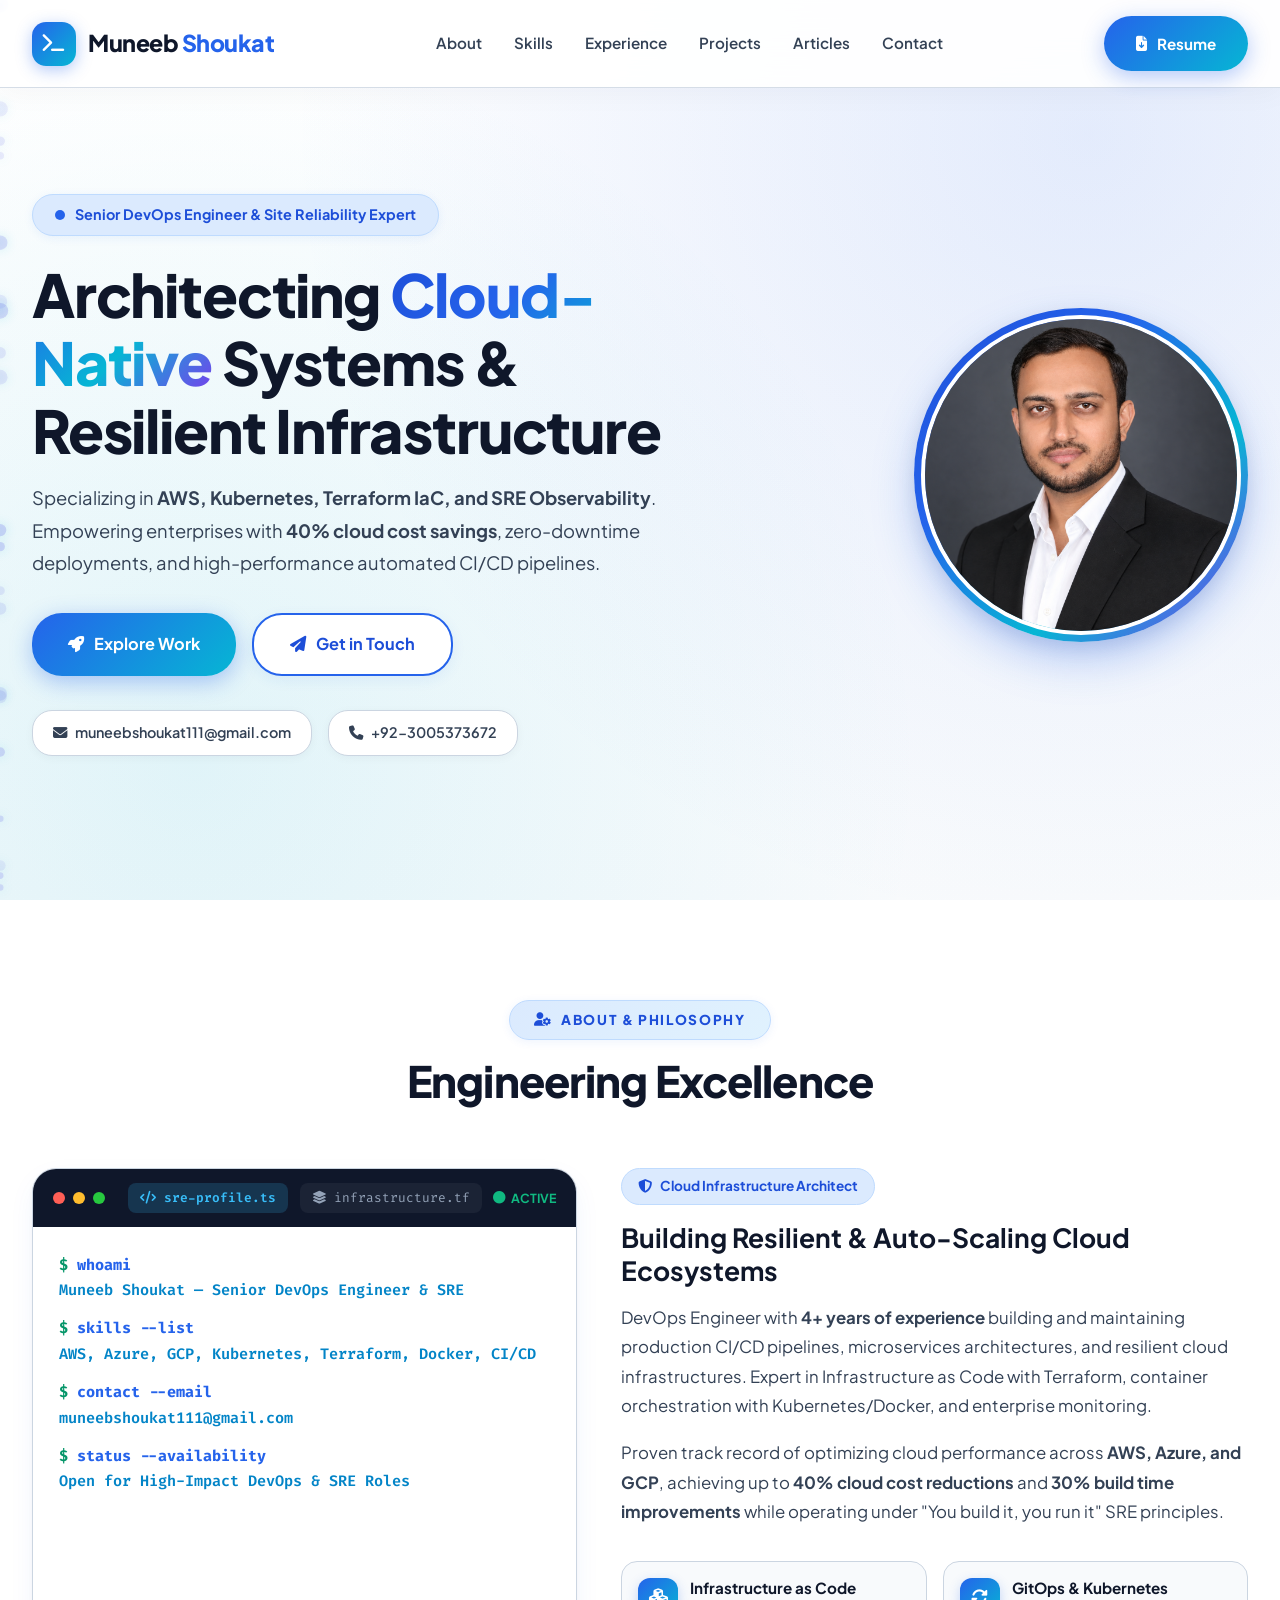
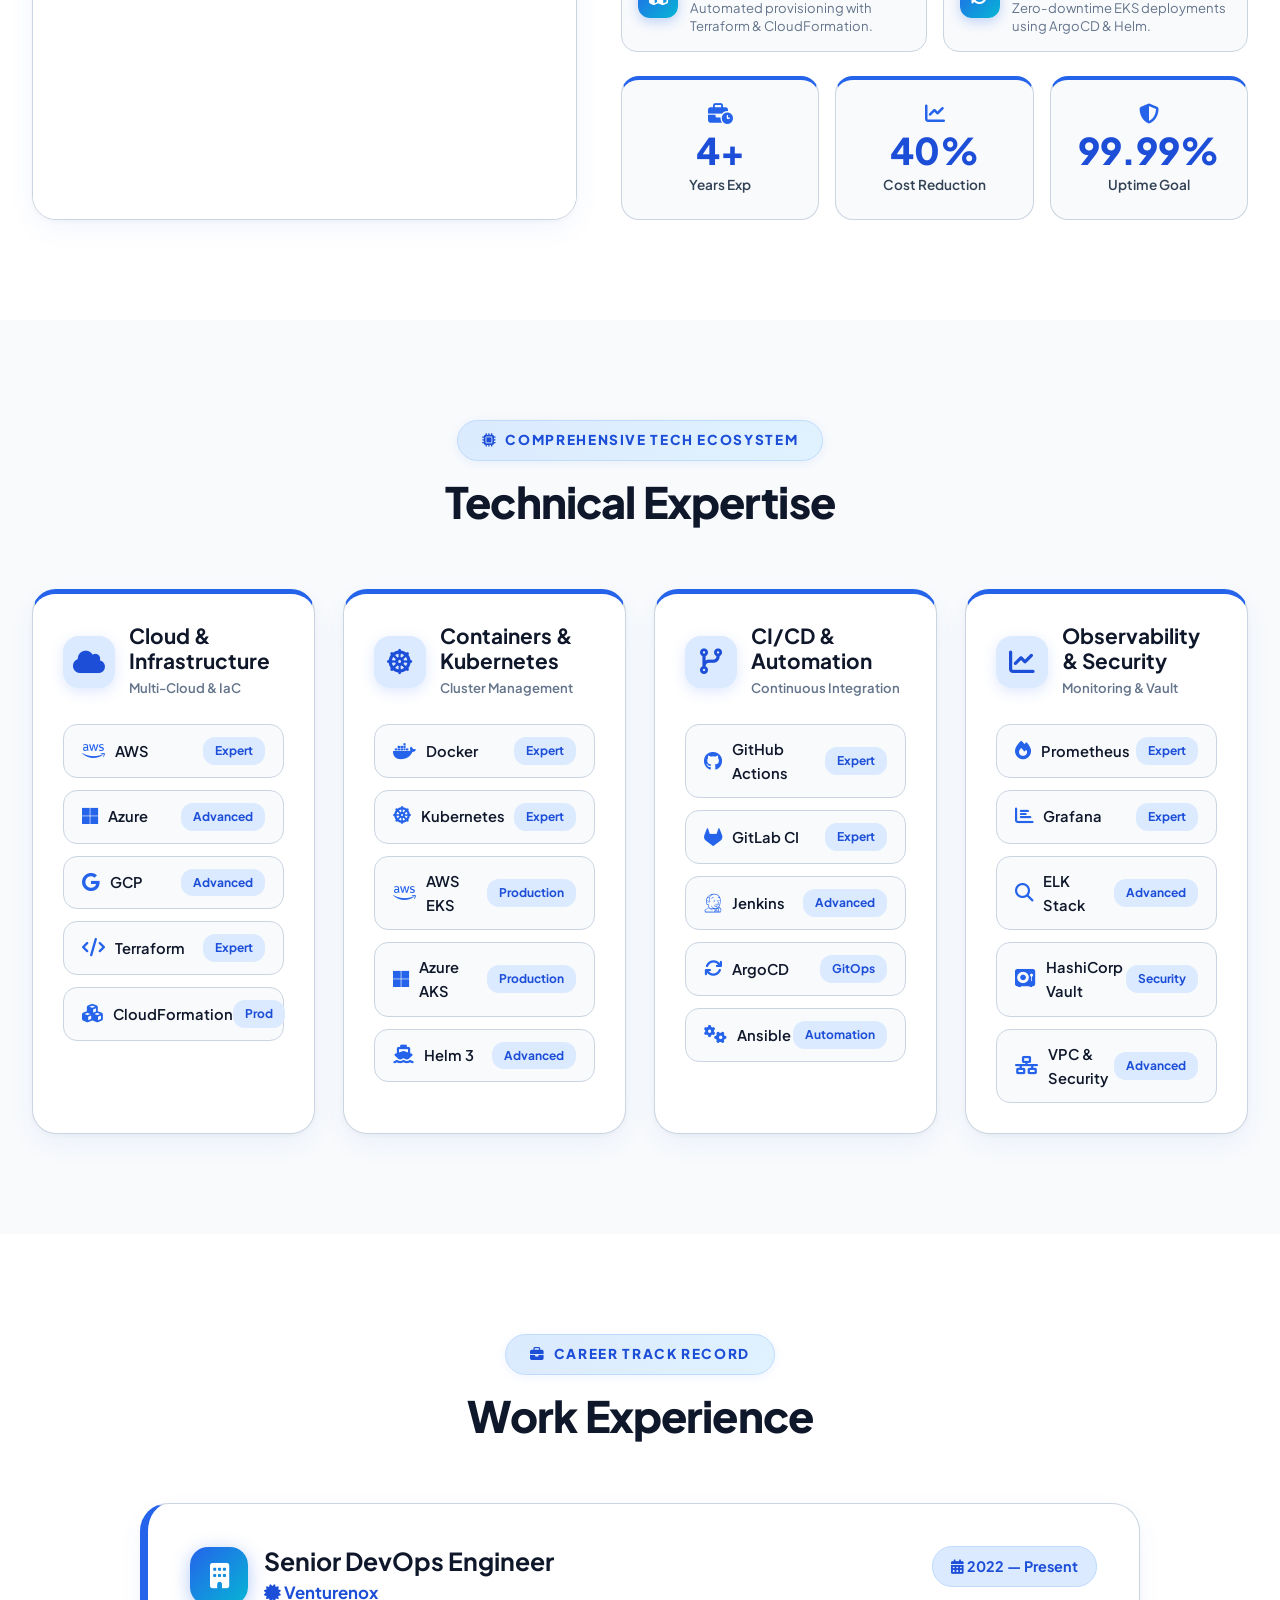
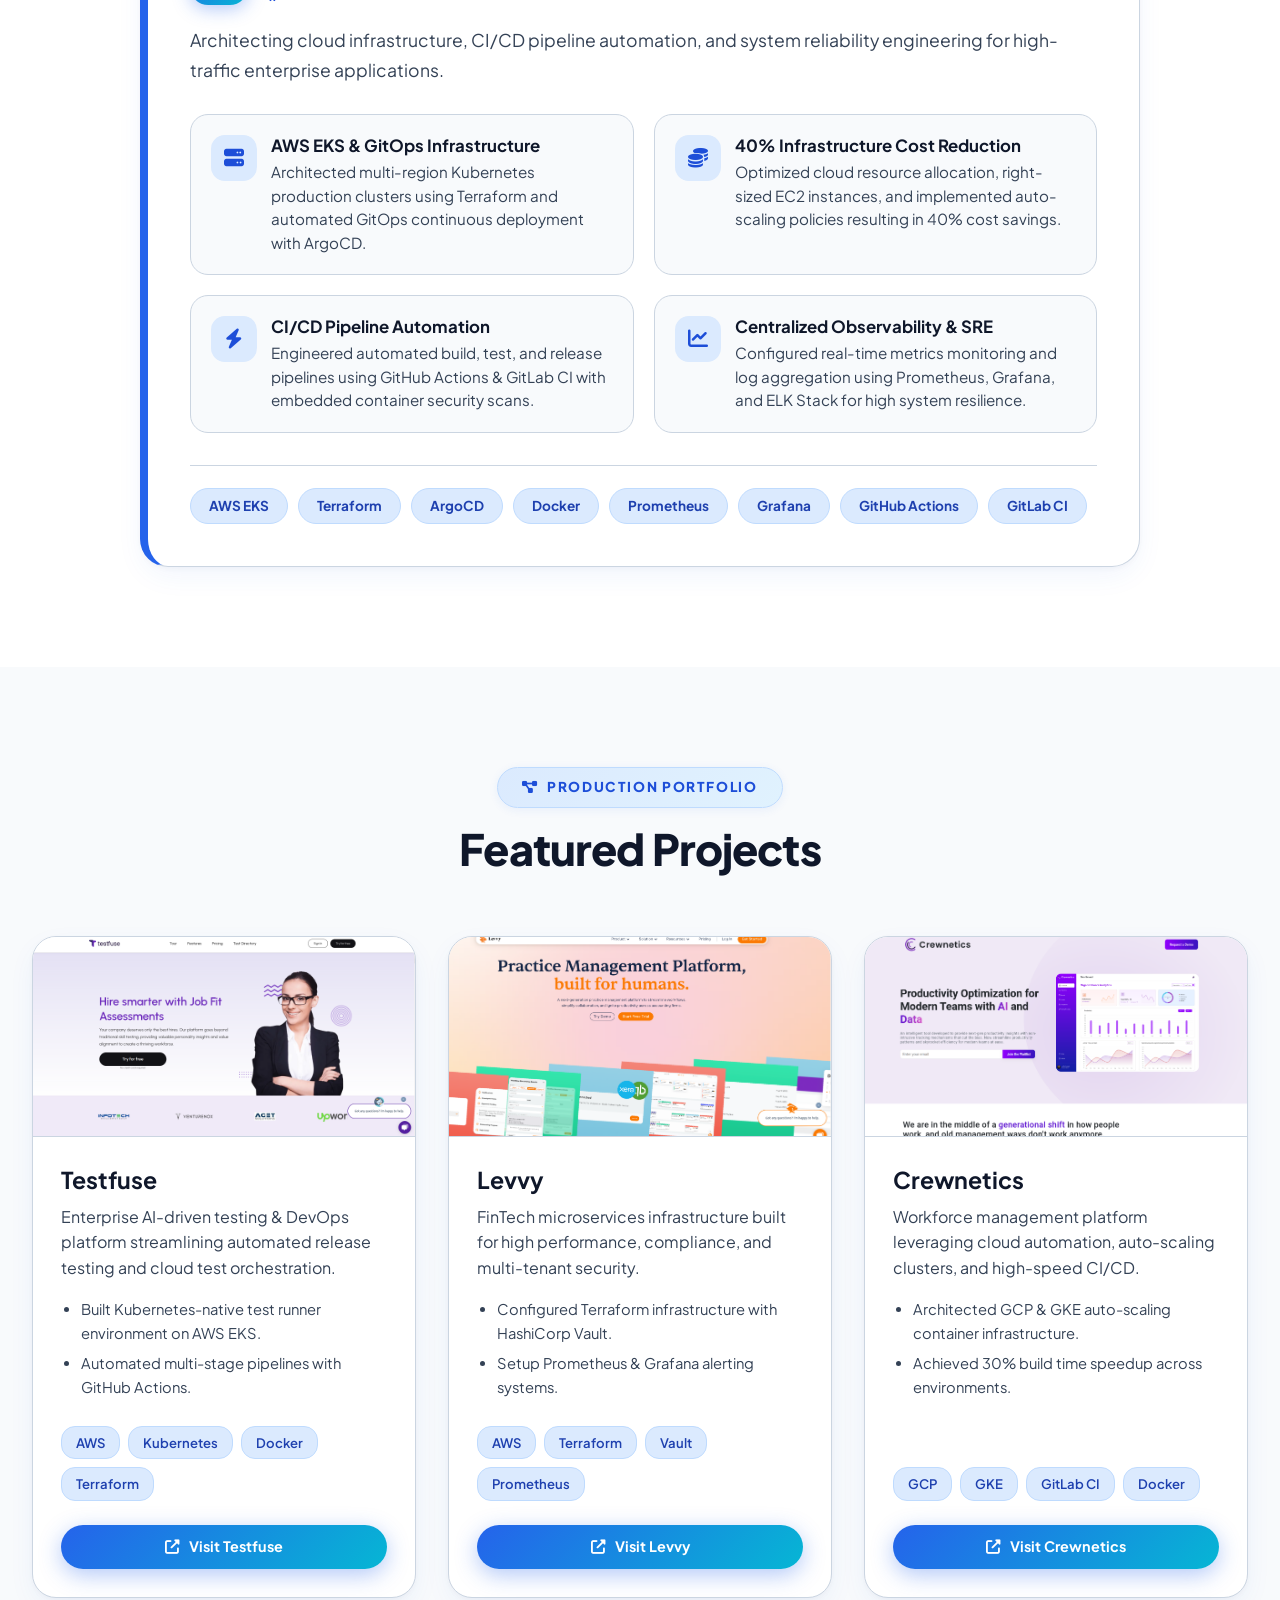
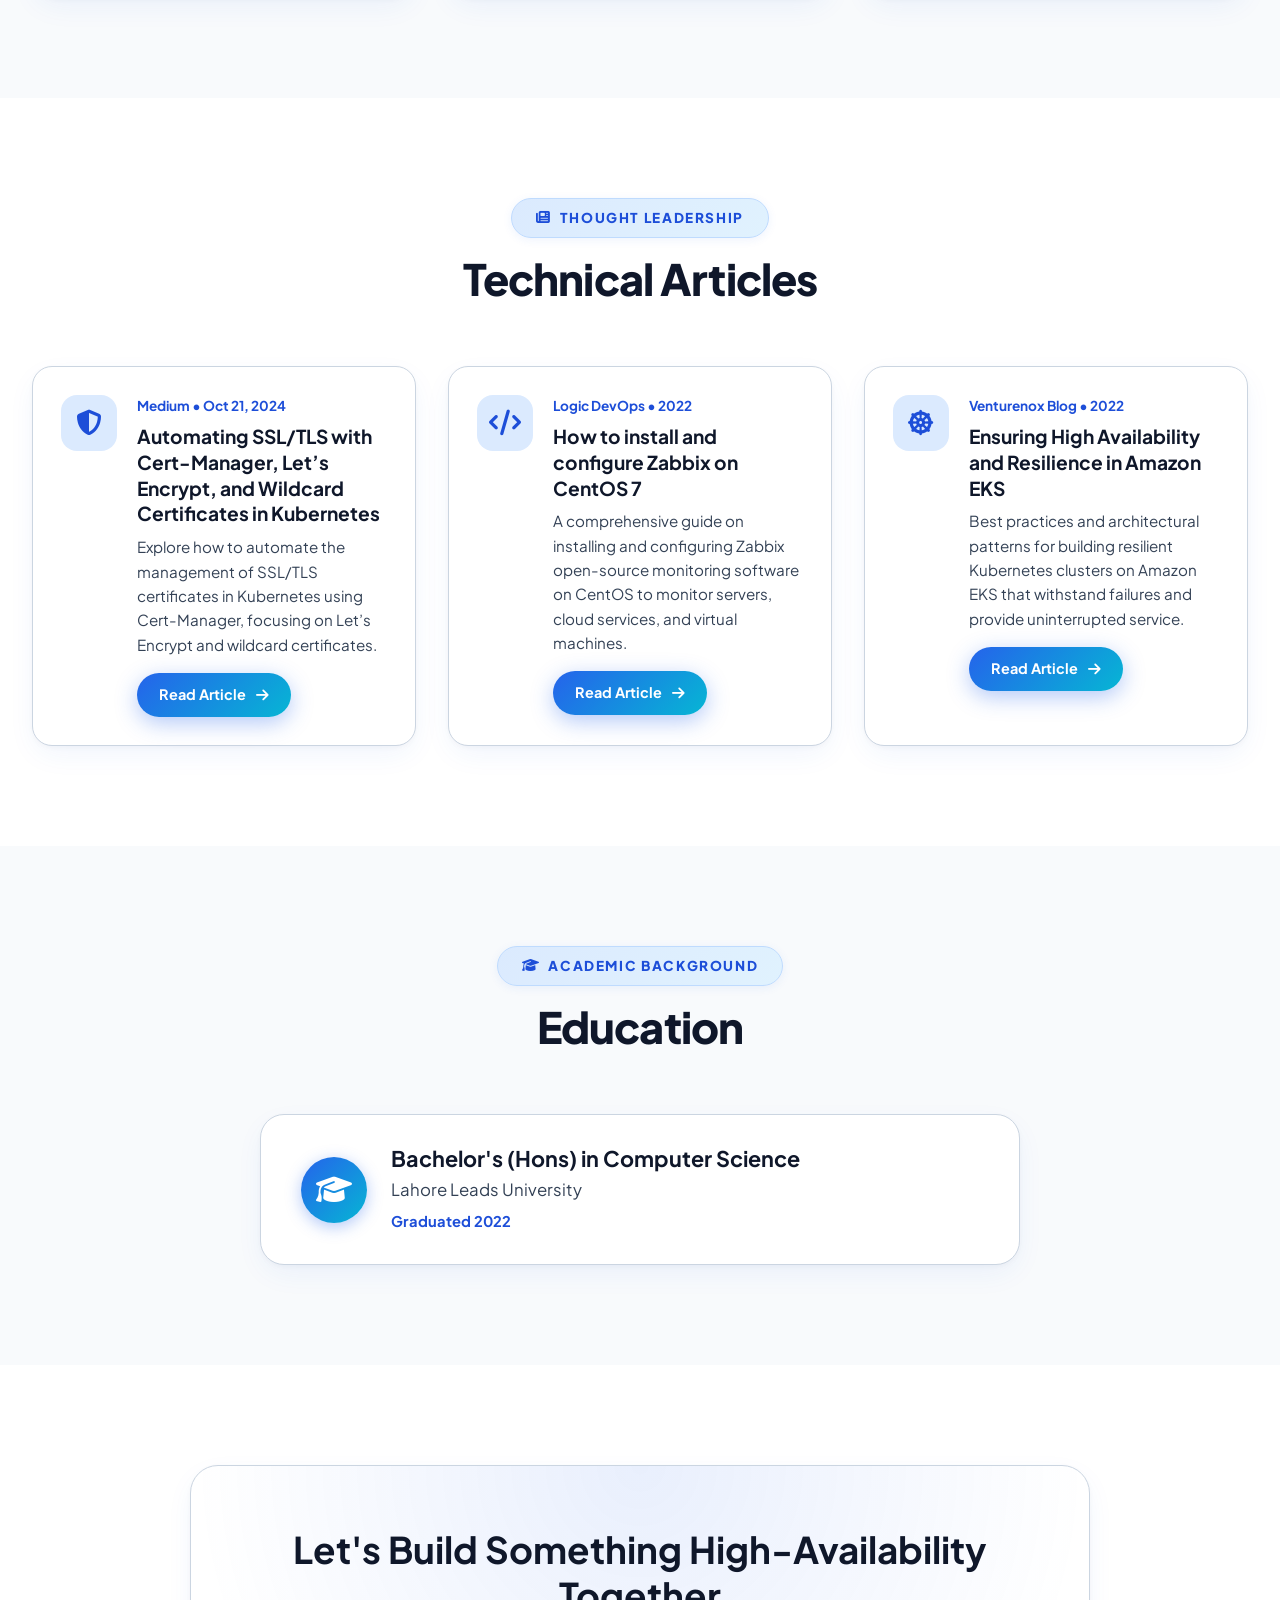
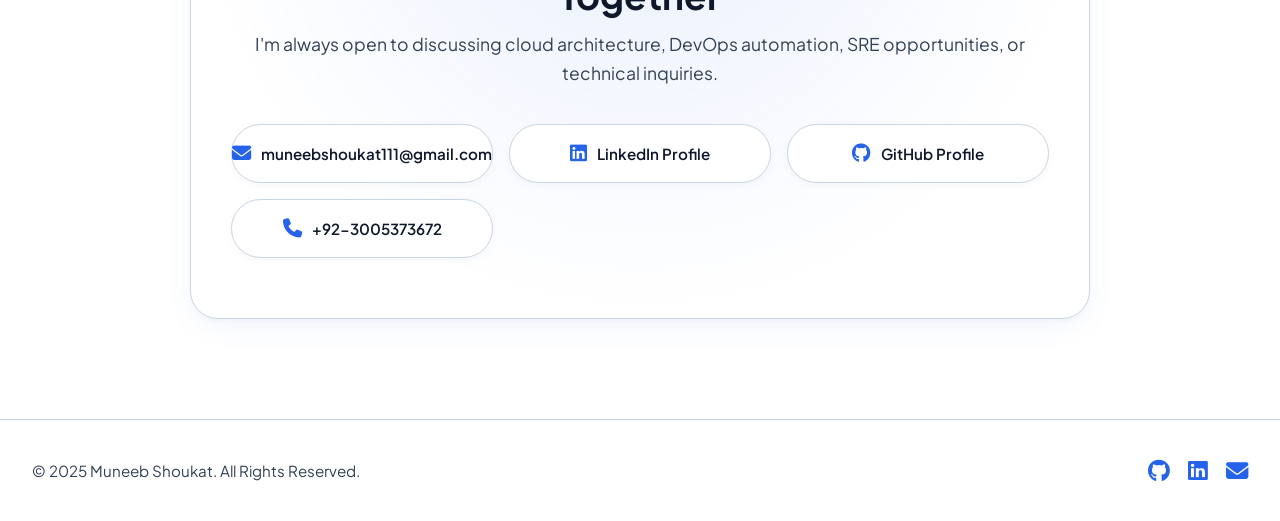
==== commit 5163836b: "update3" ====
--- a/index.html
+++ b/index.html
@@ -28,7 +28,7 @@
     <div class="container navbar-container">
       <a href="#" class="logo">
         <div class="logo-icon"><i class="fas fa-terminal"></i></div>
-        <span class="logo-text">Muneeb<span class="logo-accent">.devops</span></span>
+        <span class="logo-text">Muneeb<span class="logo-accent"> Shoukat</span></span>
       </a>
 
       <nav class="nav-menu">
@@ -173,7 +173,7 @@
           <div class="stats-row">
             <div class="stat-box">
               <i class="fas fa-business-time stat-icon"></i>
-              <span class="stat-num">3+</span>
+              <span class="stat-num">4+</span>
               <span class="stat-label">Years Exp</span>
             </div>
             <div class="stat-box">
@@ -274,7 +274,8 @@
             <div class="tag-badge"><i class="fas fa-vault"></i> <span>HashiCorp Vault</span> <small>Security</small>
             </div>
             <div class="tag-badge"><i class="fas fa-network-wired"></i> <span>VPC & Security</span>
-              <small>Advanced</small></div>
+              <small>Advanced</small>
+            </div>
           </div>
         </div>
       </div>
